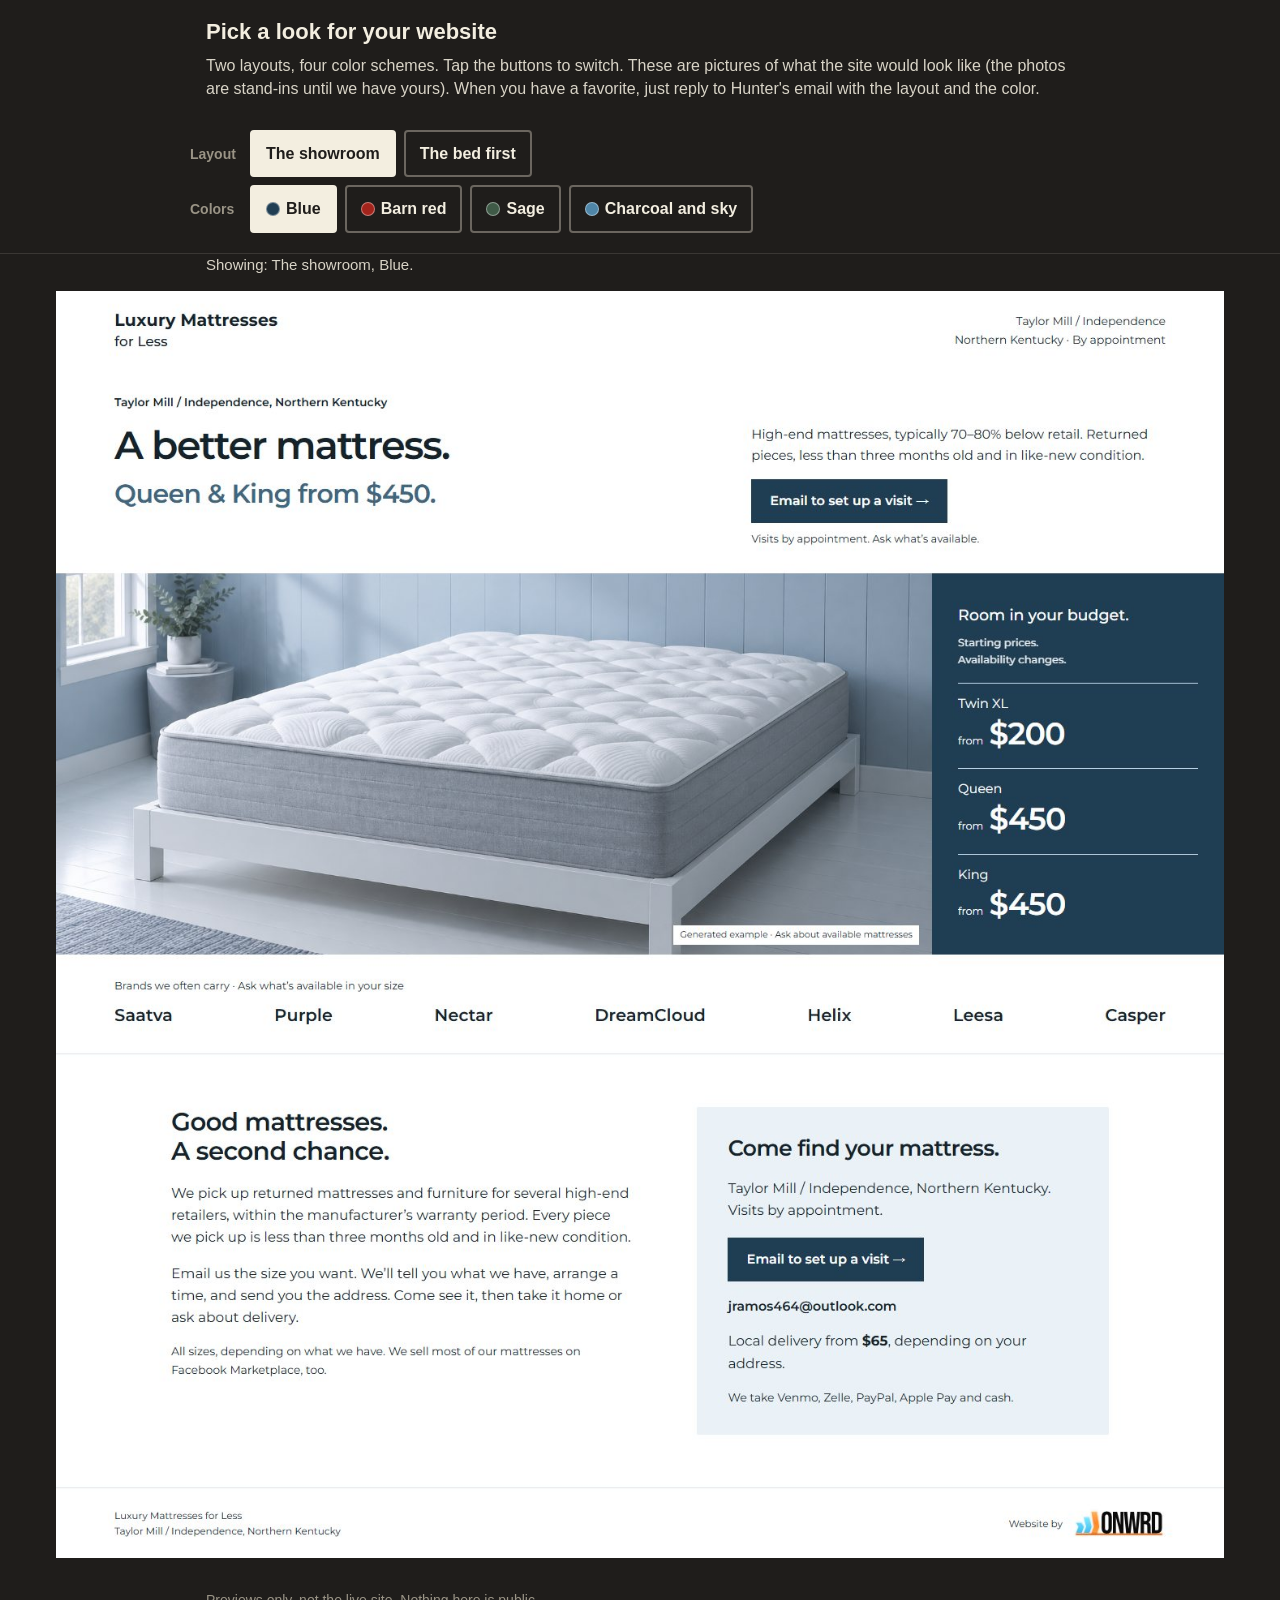
==== pick/index.html @ 57e25f5f "Add /pick/: two layouts in four color schemes for Dad to choose from (pictures only, noindex) Co-Aut" ====
<!doctype html>
<html lang="en">
<head>
<meta charset="utf-8">
<meta name="viewport" content="width=device-width, initial-scale=1">
<meta name="robots" content="noindex, nofollow">
<title>Pick a look for the website</title>
<style>
*{box-sizing:border-box}
body{margin:0;background:#1F1D1B;color:#F3EEE0;font-family:-apple-system,"Segoe UI",Helvetica,Arial,sans-serif;font-size:18px;line-height:1.45}
.top{padding:16px 16px 10px;max-width:900px;margin:0 auto}
h1{font-size:22px;margin:0 0 6px}
.top p{margin:0 0 12px;color:#D9D4C7;font-size:16px}
.bar{position:sticky;top:0;background:#1F1D1B;padding:8px 16px 12px;border-bottom:1px solid #3a3734;z-index:2}
.group{max-width:900px;margin:0 auto 8px;display:flex;align-items:center;gap:8px;flex-wrap:wrap}
.group b{font-size:14px;color:#9A9486;min-width:52px}
button{font:inherit;font-size:16px;font-weight:600;padding:10px 14px;border:2px solid #6b665f;background:transparent;color:#F3EEE0;border-radius:4px;cursor:pointer;min-height:44px}
button[aria-pressed="true"]{background:#F3EEE0;color:#1F1D1B;border-color:#F3EEE0}
.sw{display:inline-block;width:14px;height:14px;border-radius:50%;vertical-align:-2px;margin-right:6px;border:1px solid rgba(255,255,255,.4)}
.frame{max-width:1200px;margin:0 auto;padding:16px}
.frame img{display:block;width:100%;height:auto;background:#fff}
.now{max-width:900px;margin:0 auto;padding:0 16px;color:#D9D4C7;font-size:15px}
.foot{max-width:900px;margin:0 auto;padding:16px;color:#9A9486;font-size:14px}
</style>
</head>
<body>
<div class="top">
  <h1>Pick a look for your website</h1>
  <p>Two layouts, four color schemes. Tap the buttons to switch. These are pictures of what the site would look like (the photos are stand-ins until we have yours). When you have a favorite, just reply to Hunter's email with the layout and the color.</p>
</div>
<div class="bar">
  <div class="group" id="styles"><b>Layout</b>
    <button data-style="showroom" aria-pressed="true">The showroom</button>
    <button data-style="bedfirst" aria-pressed="false">The bed first</button>
  </div>
  <div class="group" id="colors"><b>Colors</b>
    <button data-color="blue" aria-pressed="true"><span class="sw" style="background:#203e53"></span>Blue</button>
    <button data-color="red" aria-pressed="false"><span class="sw" style="background:#A3241C"></span>Barn red</button>
    <button data-color="sage" aria-pressed="false"><span class="sw" style="background:#3F5A47"></span>Sage</button>
    <button data-color="sky" aria-pressed="false"><span class="sw" style="background:#4F86A8"></span>Charcoal and sky</button>
  </div>
</div>
<p class="now" id="now"></p>
<div class="frame"><img id="pic" alt="Preview of the website"></div>
<p class="foot">Previews only, not the live site. Nothing here is public.</p>
<script>
(function(){
  var style='showroom', color='blue';
  var names={showroom:'The showroom',bedfirst:'The bed first',blue:'Blue',red:'Barn red',sage:'Sage',sky:'Charcoal and sky'};
  var pic=document.getElementById('pic'), now=document.getElementById('now');
  function size(){ return window.innerWidth<700?'phone':'desktop'; }
  function show(){
    pic.src='img/'+style+'-'+color+'-'+size()+'.jpg';
    now.textContent='Showing: '+names[style]+', '+names[color]+'.';
    document.querySelectorAll('[data-style]').forEach(function(b){b.setAttribute('aria-pressed', b.dataset.style===style);});
    document.querySelectorAll('[data-color]').forEach(function(b){b.setAttribute('aria-pressed', b.dataset.color===color);});
  }
  document.getElementById('styles').addEventListener('click',function(e){var b=e.target.closest('button'); if(!b) return; style=b.dataset.style; show(); window.scrollTo({top:0});});
  document.getElementById('colors').addEventListener('click',function(e){var b=e.target.closest('button'); if(!b) return; color=b.dataset.color; show();});
  var last=size(); window.addEventListener('resize',function(){ if(size()!==last){ last=size(); show(); } });
  // warm the cache so switching is instant
  ['showroom','bedfirst'].forEach(function(s){['blue','red','sage','sky'].forEach(function(c){ var i=new Image(); i.src='img/'+s+'-'+c+'-'+size()+'.jpg'; });});
  show();
})();
</script>
</body>
</html>
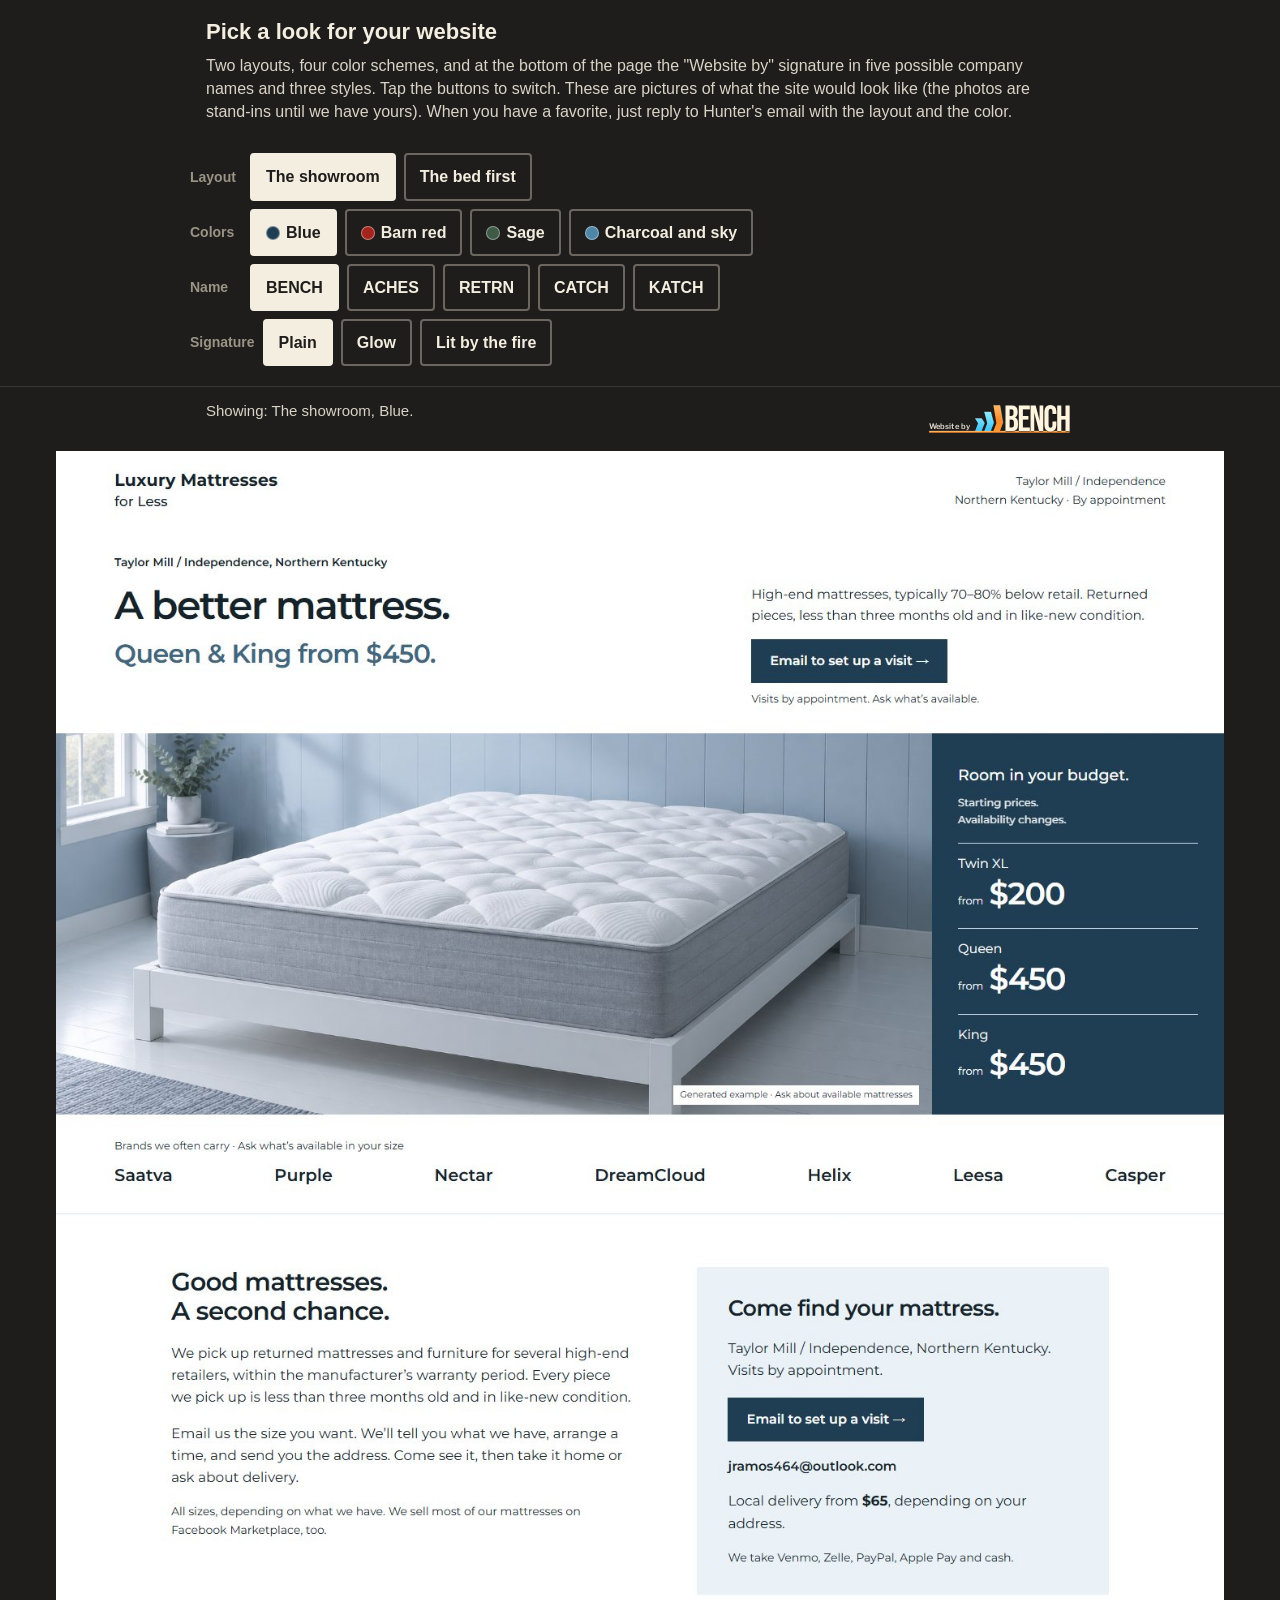
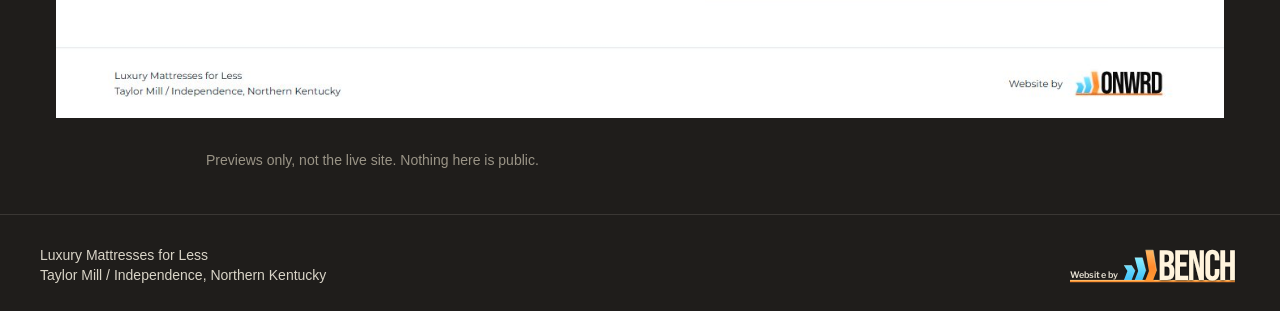
==== commit f3fc04c6: "Picker: name and signature rows (five names, three styles) with the Website-by tag at the top and in" ====
--- a/pick/index.html
+++ b/pick/index.html
@@ -22,11 +22,27 @@
 .now{max-width:900px;margin:0 auto;padding:0 16px;color:#D9D4C7;font-size:15px}
 .foot{max-width:900px;margin:0 auto;padding:16px;color:#9A9486;font-size:14px}
 </style>
+
+<style id="sig-css">
+@font-face{font-family:"Libre Franklin";src:url("fonts/libre-franklin-latin.woff2") format("woff2");font-weight:400 800;font-display:swap}
+.site-foot{margin-top:28px;border-top:1px solid #3a3734;padding:22px 16px 26px}
+.site-foot .in{max-width:1200px;margin:0 auto;display:flex;align-items:flex-end;justify-content:space-between;gap:20px;flex-wrap:wrap}
+.site-foot .who{color:#D9D4C7;font-size:14px;line-height:1.45;max-width:22em;margin:0}
+.sig-tag{display:flex;justify-content:flex-end;align-items:flex-end;min-height:48px}
+.sig-tag [data-tag]{display:none}
+.sig-tag [data-tag].on{display:block}
+.sig-img{display:block;width:176px;height:auto}
+.sig-tag img.sig-img{width:202px;margin:-10px -12px -8px 0}
+.now-row{max-width:900px;margin:0 auto;padding:0 16px;display:flex;align-items:center;justify-content:space-between;gap:16px;flex-wrap:wrap}
+.now-row .now{padding:0;margin:0}
+.sig-top .sig-img{width:150px}.sig-top img.sig-img{width:172px;margin:-8px -10px -6px 0}
+@media (max-width:699px){.site-foot .in{flex-direction:column;align-items:flex-start}.sig-tag{justify-content:flex-start}}
+</style>
 </head>
 <body>
 <div class="top">
   <h1>Pick a look for your website</h1>
-  <p>Two layouts, four color schemes. Tap the buttons to switch. These are pictures of what the site would look like (the photos are stand-ins until we have yours). When you have a favorite, just reply to Hunter's email with the layout and the color.</p>
+  <p>Two layouts, four color schemes, and at the bottom of the page the "Website by" signature in five possible company names and three styles. Tap the buttons to switch. These are pictures of what the site would look like (the photos are stand-ins until we have yours). When you have a favorite, just reply to Hunter's email with the layout and the color.</p>
 </div>
 <div class="bar">
   <div class="group" id="styles"><b>Layout</b>
@@ -39,8 +55,118 @@
     <button data-color="sage" aria-pressed="false"><span class="sw" style="background:#3F5A47"></span>Sage</button>
     <button data-color="sky" aria-pressed="false"><span class="sw" style="background:#4F86A8"></span>Charcoal and sky</button>
   </div>
+<!-- signature rows: start -->
+  <div class="group" id="names"><b>Name</b>
+    <button data-name="bench" aria-pressed="true">BENCH</button>
+    <button data-name="aches" aria-pressed="false">ACHES</button>
+    <button data-name="retrn" aria-pressed="false">RETRN</button>
+    <button data-name="catch" aria-pressed="false">CATCH</button>
+    <button data-name="katch" aria-pressed="false">KATCH</button>
+  </div>
+  <div class="group" id="sigs"><b>Signature</b>
+    <button data-sig="a" aria-pressed="true">Plain</button>
+    <button data-sig="b" aria-pressed="false">Glow</button>
+    <button data-sig="lit" aria-pressed="false">Lit by the fire</button>
+  </div>
+<!-- signature rows: end -->
 </div>
-<p class="now" id="now"></p>
+<div class="now-row"><p class="now" id="now"></p><div class="sig-tag sig-top" id="sig-top" aria-hidden="true">
+<div data-tag="bench-a" class="on"><svg class="sig-img" xmlns="http://www.w3.org/2000/svg" viewBox="0 0 410.96 108" width="410.96" height="108"><defs><linearGradient id="t-benchaa-ground" gradientUnits="userSpaceOnUse" x1="0" y1="101" x2="0" y2="26"><stop offset="0" stop-color="#c2410c"/><stop offset=".12" stop-color="#ff9a36"/><stop offset=".55" stop-color="#ff8a2b"/><stop offset="1" stop-color="#ffb25c"/></linearGradient>
+<linearGradient id="t-benchaa-ice" gradientUnits="userSpaceOnUse" x1="0" y1="96" x2="0" y2="43.95"><stop offset="0" stop-color="#38bdf8"/><stop offset="1" stop-color="#82e9ff"/></linearGradient>
+<clipPath id="t-benchaa-clip"><rect x="-2000" y="-2000" width="5000" height="2094.5"/></clipPath><filter id="t-benchaa-glow-f" x="-30%" y="-60%" width="160%" height="220%"><feGaussianBlur stdDeviation="3.5" result="b"/><feFlood flood-color="#ff7b21" flood-opacity="0.5"/><feComposite in2="b" operator="in" result="g"/><feMerge><feMergeNode in="g"/><feMergeNode in="SourceGraphic"/></feMerge></filter>
+<filter id="t-benchaa-glow-i" x="-30%" y="-60%" width="160%" height="220%"><feGaussianBlur stdDeviation="3" result="b"/><feFlood flood-color="#38bdf8" flood-opacity="0.4"/><feComposite in2="b" operator="in" result="g"/><feMerge><feMergeNode in="g"/><feMergeNode in="SourceGraphic"/></feMerge></filter>
+<filter id="t-benchaa-shadow" x="-5%" y="-10%" width="110%" height="130%"><feDropShadow dx="0" dy="2" stdDeviation="2" flood-color="#000" flood-opacity=".6"/></filter></defs><text x="14" y="90" font-family="Libre Franklin" font-weight="600" font-size="21" fill="#e6e0d2" letter-spacing=".2">Website by</text><g transform="translate(128,6)"><g clip-path="url(#t-benchaa-clip)"><polygon fill="url(#t-benchaa-ice)" points="12,55.9 29.95,55.9 38.03,68.46 29.95,90 12,90 20.08,68.46"/><polygon fill="url(#t-benchaa-ice)" points="37.13,37.95 55.08,37.95 63.15,68.46 55.08,90 37.13,90 45.21,68.46"/><polyline fill="none" stroke="#c8faff" stroke-width="1" stroke-linejoin="round" points="12,55.9 29.95,55.9 38.03,68.46"/><polyline fill="none" stroke="#c8faff" stroke-width="1" stroke-linejoin="round" points="37.13,37.95 55.08,37.95 63.15,68.46"/></g>
+<g><path fill="url(#t-benchaa-ground)" d="M12,90 H270.96 V95 H12 Z M59.76,90 Q62.26,90 62.26,87.5 V90 Z M82.71,90 Q80.21,90 80.21,87.5 V90 Z M-114,90 H12 V95 H-114 Z"/><polygon fill="url(#t-benchaa-ground)" points="62.26,20 80.21,20 88.28,68.46 80.21,90 62.26,90 70.33,68.46"/><path fill="none" stroke="#fff2bf" stroke-width="1" d="M-114,90.5 H59.76 M82.71,90.5 H270.96"/><polyline fill="none" stroke="#fff2bf" stroke-width="1" stroke-linejoin="round" points="62.26,20 80.21,20 88.28,68.46"/></g><path fill="#fff4dd" filter="url(#t-benchaa-shadow)" d="M95.46 90L95.46 20L112.06 20Q120.56 20 124.46 23.95Q128.36 27.9 128.36 36.1L128.36 36.1L128.36 38.9Q128.36 44.3 126.61 47.7Q124.86 51.1 121.26 52.6L121.26 52.6L121.26 52.8Q129.46 55.6 129.46 67.4L129.46 67.4L129.46 73.4Q129.46 81.5 125.21 85.75Q120.96 90 112.76 90L112.76 90L95.46 90M106.46 48.5L110.76 48.5Q114.06 48.5 115.71 46.8Q117.36 45.1 117.36 41.1L117.36 41.1L117.36 37.2Q117.36 33.4 116.01 31.7Q114.66 30 111.76 30L111.76 30L106.46 30L106.46 48.5M106.46 80L112.76 80Q115.66 80 117.06 78.45Q118.46 76.9 118.46 73.1L118.46 73.1L118.46 67Q118.46 62.2 116.81 60.35Q115.16 58.5 111.36 58.5L111.36 58.5L106.46 58.5L106.46 80M131.86 90L131.86 20L161.86 20L161.86 30L142.86 30L142.86 48.5L157.96 48.5L157.96 58.5L142.86 58.5L142.86 80L161.86 80L161.86 90L131.86 90M164.16 90L164.16 20L177.96 20L188.66 61.9L188.86 61.9L188.86 20L198.66 20L198.66 90L187.36 90L174.16 38.9L173.96 38.9L173.96 90L164.16 90M218.36 91Q210.46 91 206.31 86.5Q202.16 82 202.16 73.8L202.16 73.8L202.16 36.2Q202.16 28 206.31 23.5Q210.46 19 218.36 19L218.36 19Q226.26 19 230.41 23.5Q234.56 28 234.56 36.2L234.56 36.2L234.56 43.6L224.16 43.6L224.16 35.5Q224.16 29 218.66 29L218.66 29Q213.16 29 213.16 35.5L213.16 35.5L213.16 74.6Q213.16 81 218.66 81L218.66 81Q224.16 81 224.16 74.6L224.16 74.6L224.16 63.9L234.56 63.9L234.56 73.8Q234.56 82 230.41 86.5Q226.26 91 218.36 91L218.36 91M237.16 90L237.16 20L248.16 20L248.16 48.5L259.96 48.5L259.96 20L270.96 20L270.96 90L259.96 90L259.96 58.5L248.16 58.5L248.16 90L237.16 90"/></g></svg></div>
+<div data-tag="bench-b"><svg class="sig-img" xmlns="http://www.w3.org/2000/svg" viewBox="0 0 410.96 124" width="410.96" height="124"><defs><linearGradient id="t-benchbb-ground" gradientUnits="userSpaceOnUse" x1="0" y1="109" x2="0" y2="34"><stop offset="0" stop-color="#c2410c"/><stop offset=".12" stop-color="#ff9a36"/><stop offset=".55" stop-color="#ff8a2b"/><stop offset="1" stop-color="#ffb25c"/></linearGradient>
+<linearGradient id="t-benchbb-ice" gradientUnits="userSpaceOnUse" x1="0" y1="104" x2="0" y2="51.95"><stop offset="0" stop-color="#38bdf8"/><stop offset="1" stop-color="#82e9ff"/></linearGradient>
+<clipPath id="t-benchbb-clip"><rect x="-2000" y="-2000" width="5000" height="2102.5"/></clipPath><filter id="t-benchbb-glow-f" x="-30%" y="-60%" width="160%" height="220%"><feGaussianBlur stdDeviation="6.3" result="b"/><feFlood flood-color="#ff7b21" flood-opacity="0.9"/><feComposite in2="b" operator="in" result="g"/><feMerge><feMergeNode in="g"/><feMergeNode in="SourceGraphic"/></feMerge></filter>
+<filter id="t-benchbb-glow-i" x="-30%" y="-60%" width="160%" height="220%"><feGaussianBlur stdDeviation="5.4" result="b"/><feFlood flood-color="#38bdf8" flood-opacity="0.7200000000000001"/><feComposite in2="b" operator="in" result="g"/><feMerge><feMergeNode in="g"/><feMergeNode in="SourceGraphic"/></feMerge></filter>
+<filter id="t-benchbb-shadow" x="-5%" y="-10%" width="110%" height="130%"><feDropShadow dx="0" dy="2" stdDeviation="2" flood-color="#000" flood-opacity=".6"/></filter>
+<radialGradient id="t-benchbb-halo"><stop offset="0" stop-color="#ff8a2b" stop-opacity="0.2"/><stop offset=".5" stop-color="#38bdf8" stop-opacity="0.07"/><stop offset="1" stop-color="#38bdf8" stop-opacity="0"/></radialGradient>
+<linearGradient id="t-benchbb-railglow" x1="0" x2="1"><stop offset="0" stop-color="#ff7b21" stop-opacity="0"/><stop offset=".35" stop-color="#ff7b21" stop-opacity=".55"/><stop offset="1" stop-color="#ff7b21" stop-opacity=".55"/></linearGradient>
+<filter id="t-benchbb-soft" x="-20%" y="-200%" width="140%" height="500%"><feGaussianBlur stdDeviation="4"/></filter></defs>
+<ellipse cx="200" cy="76" rx="195.48" ry="44" fill="url(#t-benchbb-halo)"/>
+<rect x="14" y="106" width="384.96" height="3" fill="url(#t-benchbb-railglow)" filter="url(#t-benchbb-soft)"/>
+<text x="14" y="98" font-family="Libre Franklin" font-weight="600" font-size="21" fill="#e6e0d2" letter-spacing=".2">Website by</text><g transform="translate(128,14)"><g filter="url(#t-benchbb-glow-i)" clip-path="url(#t-benchbb-clip)"><polygon fill="url(#t-benchbb-ice)" points="12,55.9 29.95,55.9 38.03,68.46 29.95,90 12,90 20.08,68.46"/><polygon fill="url(#t-benchbb-ice)" points="37.13,37.95 55.08,37.95 63.15,68.46 55.08,90 37.13,90 45.21,68.46"/><polyline fill="none" stroke="#c8faff" stroke-width="1" stroke-linejoin="round" points="12,55.9 29.95,55.9 38.03,68.46"/><polyline fill="none" stroke="#c8faff" stroke-width="1" stroke-linejoin="round" points="37.13,37.95 55.08,37.95 63.15,68.46"/></g>
+<g filter="url(#t-benchbb-glow-f)"><path fill="url(#t-benchbb-ground)" d="M12,90 H270.96 V95 H12 Z M59.76,90 Q62.26,90 62.26,87.5 V90 Z M82.71,90 Q80.21,90 80.21,87.5 V90 Z M-114,90 H12 V95 H-114 Z"/><polygon fill="url(#t-benchbb-ground)" points="62.26,20 80.21,20 88.28,68.46 80.21,90 62.26,90 70.33,68.46"/><path fill="none" stroke="#fff2bf" stroke-width="1" d="M-114,90.5 H59.76 M82.71,90.5 H270.96"/><polyline fill="none" stroke="#fff2bf" stroke-width="1" stroke-linejoin="round" points="62.26,20 80.21,20 88.28,68.46"/></g><path fill="#fff4dd" filter="url(#t-benchbb-shadow)" d="M95.46 90L95.46 20L112.06 20Q120.56 20 124.46 23.95Q128.36 27.9 128.36 36.1L128.36 36.1L128.36 38.9Q128.36 44.3 126.61 47.7Q124.86 51.1 121.26 52.6L121.26 52.6L121.26 52.8Q129.46 55.6 129.46 67.4L129.46 67.4L129.46 73.4Q129.46 81.5 125.21 85.75Q120.96 90 112.76 90L112.76 90L95.46 90M106.46 48.5L110.76 48.5Q114.06 48.5 115.71 46.8Q117.36 45.1 117.36 41.1L117.36 41.1L117.36 37.2Q117.36 33.4 116.01 31.7Q114.66 30 111.76 30L111.76 30L106.46 30L106.46 48.5M106.46 80L112.76 80Q115.66 80 117.06 78.45Q118.46 76.9 118.46 73.1L118.46 73.1L118.46 67Q118.46 62.2 116.81 60.35Q115.16 58.5 111.36 58.5L111.36 58.5L106.46 58.5L106.46 80M131.86 90L131.86 20L161.86 20L161.86 30L142.86 30L142.86 48.5L157.96 48.5L157.96 58.5L142.86 58.5L142.86 80L161.86 80L161.86 90L131.86 90M164.16 90L164.16 20L177.96 20L188.66 61.9L188.86 61.9L188.86 20L198.66 20L198.66 90L187.36 90L174.16 38.9L173.96 38.9L173.96 90L164.16 90M218.36 91Q210.46 91 206.31 86.5Q202.16 82 202.16 73.8L202.16 73.8L202.16 36.2Q202.16 28 206.31 23.5Q210.46 19 218.36 19L218.36 19Q226.26 19 230.41 23.5Q234.56 28 234.56 36.2L234.56 36.2L234.56 43.6L224.16 43.6L224.16 35.5Q224.16 29 218.66 29L218.66 29Q213.16 29 213.16 35.5L213.16 35.5L213.16 74.6Q213.16 81 218.66 81L218.66 81Q224.16 81 224.16 74.6L224.16 74.6L224.16 63.9L234.56 63.9L234.56 73.8Q234.56 82 230.41 86.5Q226.26 91 218.36 91L218.36 91M237.16 90L237.16 20L248.16 20L248.16 48.5L259.96 48.5L259.96 20L270.96 20L270.96 90L259.96 90L259.96 58.5L248.16 58.5L248.16 90L237.16 90"/></g></svg></div>
+<div data-tag="bench-lit"><img class="sig-img" src="sig/lit-bench.png" alt="Website by BENCH" width="1410" height="534" loading="lazy"></div>
+<div data-tag="aches-a"><svg class="sig-img" xmlns="http://www.w3.org/2000/svg" viewBox="0 0 409.96 108" width="409.96" height="108"><defs><linearGradient id="t-achesaa-ground" gradientUnits="userSpaceOnUse" x1="0" y1="101" x2="0" y2="26"><stop offset="0" stop-color="#c2410c"/><stop offset=".12" stop-color="#ff9a36"/><stop offset=".55" stop-color="#ff8a2b"/><stop offset="1" stop-color="#ffb25c"/></linearGradient>
+<linearGradient id="t-achesaa-ice" gradientUnits="userSpaceOnUse" x1="0" y1="96" x2="0" y2="43.95"><stop offset="0" stop-color="#38bdf8"/><stop offset="1" stop-color="#82e9ff"/></linearGradient>
+<clipPath id="t-achesaa-clip"><rect x="-2000" y="-2000" width="5000" height="2094.5"/></clipPath><filter id="t-achesaa-glow-f" x="-30%" y="-60%" width="160%" height="220%"><feGaussianBlur stdDeviation="3.5" result="b"/><feFlood flood-color="#ff7b21" flood-opacity="0.5"/><feComposite in2="b" operator="in" result="g"/><feMerge><feMergeNode in="g"/><feMergeNode in="SourceGraphic"/></feMerge></filter>
+<filter id="t-achesaa-glow-i" x="-30%" y="-60%" width="160%" height="220%"><feGaussianBlur stdDeviation="3" result="b"/><feFlood flood-color="#38bdf8" flood-opacity="0.4"/><feComposite in2="b" operator="in" result="g"/><feMerge><feMergeNode in="g"/><feMergeNode in="SourceGraphic"/></feMerge></filter>
+<filter id="t-achesaa-shadow" x="-5%" y="-10%" width="110%" height="130%"><feDropShadow dx="0" dy="2" stdDeviation="2" flood-color="#000" flood-opacity=".6"/></filter></defs><text x="14" y="90" font-family="Libre Franklin" font-weight="600" font-size="21" fill="#e6e0d2" letter-spacing=".2">Website by</text><g transform="translate(128,6)"><g clip-path="url(#t-achesaa-clip)"><polygon fill="url(#t-achesaa-ice)" points="12,55.9 29.95,55.9 38.03,68.46 29.95,90 12,90 20.08,68.46"/><polygon fill="url(#t-achesaa-ice)" points="37.13,37.95 55.08,37.95 63.15,68.46 55.08,90 37.13,90 45.21,68.46"/><polyline fill="none" stroke="#c8faff" stroke-width="1" stroke-linejoin="round" points="12,55.9 29.95,55.9 38.03,68.46"/><polyline fill="none" stroke="#c8faff" stroke-width="1" stroke-linejoin="round" points="37.13,37.95 55.08,37.95 63.15,68.46"/></g>
+<g><path fill="url(#t-achesaa-ground)" d="M12,90 H269.96 V95 H12 Z M59.76,90 Q62.26,90 62.26,87.5 V90 Z M82.71,90 Q80.21,90 80.21,87.5 V90 Z M-114,90 H12 V95 H-114 Z"/><polygon fill="url(#t-achesaa-ground)" points="62.26,20 80.21,20 88.28,68.46 80.21,90 62.26,90 70.33,68.46"/><path fill="none" stroke="#fff2bf" stroke-width="1" d="M-114,90.5 H59.76 M82.71,90.5 H269.96"/><polyline fill="none" stroke="#fff2bf" stroke-width="1" stroke-linejoin="round" points="62.26,20 80.21,20 88.28,68.46"/></g><path fill="#fff4dd" filter="url(#t-achesaa-shadow)" d="M95.46 90L106.86 20L121.76 20L133.16 90L122.16 90L120.16 76.1L120.16 76.3L107.66 76.3L105.66 90L95.46 90M108.96 66.8L118.86 66.8L113.96 32.2L113.76 32.2L108.96 66.8M149.76 91Q141.86 91 137.71 86.5Q133.56 82 133.56 73.8L133.56 73.8L133.56 36.2Q133.56 28 137.71 23.5Q141.86 19 149.76 19L149.76 19Q157.66 19 161.81 23.5Q165.96 28 165.96 36.2L165.96 36.2L165.96 43.6L155.56 43.6L155.56 35.5Q155.56 29 150.06 29L150.06 29Q144.56 29 144.56 35.5L144.56 35.5L144.56 74.6Q144.56 81 150.06 81L150.06 81Q155.56 81 155.56 74.6L155.56 74.6L155.56 63.9L165.96 63.9L165.96 73.8Q165.96 82 161.81 86.5Q157.66 91 149.76 91L149.76 91M168.56 90L168.56 20L179.56 20L179.56 48.5L191.36 48.5L191.36 20L202.36 20L202.36 90L191.36 90L191.36 58.5L179.56 58.5L179.56 90L168.56 90M206.56 90L206.56 20L236.56 20L236.56 30L217.56 30L217.56 48.5L232.66 48.5L232.66 58.5L217.56 58.5L217.56 80L236.56 80L236.56 90L206.56 90M253.36 91Q245.36 91 241.26 86.45Q237.16 81.9 237.16 73.4L237.16 73.4L237.16 69.4L247.56 69.4L247.56 74.2Q247.56 81 253.26 81L253.26 81Q256.06 81 257.51 79.35Q258.96 77.7 258.96 74L258.96 74Q258.96 69.6 256.96 66.25Q254.96 62.9 249.56 58.2L249.56 58.2Q242.76 52.2 240.06 47.35Q237.36 42.5 237.36 36.4L237.36 36.4Q237.36 28.1 241.56 23.55Q245.76 19 253.76 19L253.76 19Q261.66 19 265.71 23.55Q269.76 28.1 269.76 36.6L269.76 36.6L269.76 39.5L259.36 39.5L259.36 35.9Q259.36 32.3 257.96 30.65Q256.56 29 253.86 29L253.86 29Q248.36 29 248.36 35.7L248.36 35.7Q248.36 39.5 250.41 42.8Q252.46 46.1 257.86 50.8L257.86 50.8Q264.76 56.8 267.36 61.7Q269.96 66.6 269.96 73.2L269.96 73.2Q269.96 81.8 265.71 86.4Q261.46 91 253.36 91L253.36 91"/></g></svg></div>
+<div data-tag="aches-b"><svg class="sig-img" xmlns="http://www.w3.org/2000/svg" viewBox="0 0 409.96 124" width="409.96" height="124"><defs><linearGradient id="t-achesbb-ground" gradientUnits="userSpaceOnUse" x1="0" y1="109" x2="0" y2="34"><stop offset="0" stop-color="#c2410c"/><stop offset=".12" stop-color="#ff9a36"/><stop offset=".55" stop-color="#ff8a2b"/><stop offset="1" stop-color="#ffb25c"/></linearGradient>
+<linearGradient id="t-achesbb-ice" gradientUnits="userSpaceOnUse" x1="0" y1="104" x2="0" y2="51.95"><stop offset="0" stop-color="#38bdf8"/><stop offset="1" stop-color="#82e9ff"/></linearGradient>
+<clipPath id="t-achesbb-clip"><rect x="-2000" y="-2000" width="5000" height="2102.5"/></clipPath><filter id="t-achesbb-glow-f" x="-30%" y="-60%" width="160%" height="220%"><feGaussianBlur stdDeviation="6.3" result="b"/><feFlood flood-color="#ff7b21" flood-opacity="0.9"/><feComposite in2="b" operator="in" result="g"/><feMerge><feMergeNode in="g"/><feMergeNode in="SourceGraphic"/></feMerge></filter>
+<filter id="t-achesbb-glow-i" x="-30%" y="-60%" width="160%" height="220%"><feGaussianBlur stdDeviation="5.4" result="b"/><feFlood flood-color="#38bdf8" flood-opacity="0.7200000000000001"/><feComposite in2="b" operator="in" result="g"/><feMerge><feMergeNode in="g"/><feMergeNode in="SourceGraphic"/></feMerge></filter>
+<filter id="t-achesbb-shadow" x="-5%" y="-10%" width="110%" height="130%"><feDropShadow dx="0" dy="2" stdDeviation="2" flood-color="#000" flood-opacity=".6"/></filter>
+<radialGradient id="t-achesbb-halo"><stop offset="0" stop-color="#ff8a2b" stop-opacity="0.2"/><stop offset=".5" stop-color="#38bdf8" stop-opacity="0.07"/><stop offset="1" stop-color="#38bdf8" stop-opacity="0"/></radialGradient>
+<linearGradient id="t-achesbb-railglow" x1="0" x2="1"><stop offset="0" stop-color="#ff7b21" stop-opacity="0"/><stop offset=".35" stop-color="#ff7b21" stop-opacity=".55"/><stop offset="1" stop-color="#ff7b21" stop-opacity=".55"/></linearGradient>
+<filter id="t-achesbb-soft" x="-20%" y="-200%" width="140%" height="500%"><feGaussianBlur stdDeviation="4"/></filter></defs>
+<ellipse cx="200" cy="76" rx="194.98" ry="44" fill="url(#t-achesbb-halo)"/>
+<rect x="14" y="106" width="383.96" height="3" fill="url(#t-achesbb-railglow)" filter="url(#t-achesbb-soft)"/>
+<text x="14" y="98" font-family="Libre Franklin" font-weight="600" font-size="21" fill="#e6e0d2" letter-spacing=".2">Website by</text><g transform="translate(128,14)"><g filter="url(#t-achesbb-glow-i)" clip-path="url(#t-achesbb-clip)"><polygon fill="url(#t-achesbb-ice)" points="12,55.9 29.95,55.9 38.03,68.46 29.95,90 12,90 20.08,68.46"/><polygon fill="url(#t-achesbb-ice)" points="37.13,37.95 55.08,37.95 63.15,68.46 55.08,90 37.13,90 45.21,68.46"/><polyline fill="none" stroke="#c8faff" stroke-width="1" stroke-linejoin="round" points="12,55.9 29.95,55.9 38.03,68.46"/><polyline fill="none" stroke="#c8faff" stroke-width="1" stroke-linejoin="round" points="37.13,37.95 55.08,37.95 63.15,68.46"/></g>
+<g filter="url(#t-achesbb-glow-f)"><path fill="url(#t-achesbb-ground)" d="M12,90 H269.96 V95 H12 Z M59.76,90 Q62.26,90 62.26,87.5 V90 Z M82.71,90 Q80.21,90 80.21,87.5 V90 Z M-114,90 H12 V95 H-114 Z"/><polygon fill="url(#t-achesbb-ground)" points="62.26,20 80.21,20 88.28,68.46 80.21,90 62.26,90 70.33,68.46"/><path fill="none" stroke="#fff2bf" stroke-width="1" d="M-114,90.5 H59.76 M82.71,90.5 H269.96"/><polyline fill="none" stroke="#fff2bf" stroke-width="1" stroke-linejoin="round" points="62.26,20 80.21,20 88.28,68.46"/></g><path fill="#fff4dd" filter="url(#t-achesbb-shadow)" d="M95.46 90L106.86 20L121.76 20L133.16 90L122.16 90L120.16 76.1L120.16 76.3L107.66 76.3L105.66 90L95.46 90M108.96 66.8L118.86 66.8L113.96 32.2L113.76 32.2L108.96 66.8M149.76 91Q141.86 91 137.71 86.5Q133.56 82 133.56 73.8L133.56 73.8L133.56 36.2Q133.56 28 137.71 23.5Q141.86 19 149.76 19L149.76 19Q157.66 19 161.81 23.5Q165.96 28 165.96 36.2L165.96 36.2L165.96 43.6L155.56 43.6L155.56 35.5Q155.56 29 150.06 29L150.06 29Q144.56 29 144.56 35.5L144.56 35.5L144.56 74.6Q144.56 81 150.06 81L150.06 81Q155.56 81 155.56 74.6L155.56 74.6L155.56 63.9L165.96 63.9L165.96 73.8Q165.96 82 161.81 86.5Q157.66 91 149.76 91L149.76 91M168.56 90L168.56 20L179.56 20L179.56 48.5L191.36 48.5L191.36 20L202.36 20L202.36 90L191.36 90L191.36 58.5L179.56 58.5L179.56 90L168.56 90M206.56 90L206.56 20L236.56 20L236.56 30L217.56 30L217.56 48.5L232.66 48.5L232.66 58.5L217.56 58.5L217.56 80L236.56 80L236.56 90L206.56 90M253.36 91Q245.36 91 241.26 86.45Q237.16 81.9 237.16 73.4L237.16 73.4L237.16 69.4L247.56 69.4L247.56 74.2Q247.56 81 253.26 81L253.26 81Q256.06 81 257.51 79.35Q258.96 77.7 258.96 74L258.96 74Q258.96 69.6 256.96 66.25Q254.96 62.9 249.56 58.2L249.56 58.2Q242.76 52.2 240.06 47.35Q237.36 42.5 237.36 36.4L237.36 36.4Q237.36 28.1 241.56 23.55Q245.76 19 253.76 19L253.76 19Q261.66 19 265.71 23.55Q269.76 28.1 269.76 36.6L269.76 36.6L269.76 39.5L259.36 39.5L259.36 35.9Q259.36 32.3 257.96 30.65Q256.56 29 253.86 29L253.86 29Q248.36 29 248.36 35.7L248.36 35.7Q248.36 39.5 250.41 42.8Q252.46 46.1 257.86 50.8L257.86 50.8Q264.76 56.8 267.36 61.7Q269.96 66.6 269.96 73.2L269.96 73.2Q269.96 81.8 265.71 86.4Q261.46 91 253.36 91L253.36 91"/></g></svg></div>
+<div data-tag="aches-lit"><img class="sig-img" src="sig/lit-aches.png" alt="Website by ACHES" width="1410" height="534" loading="lazy"></div>
+<div data-tag="retrn-a"><svg class="sig-img" xmlns="http://www.w3.org/2000/svg" viewBox="0 0 407.26 108" width="407.26" height="108"><defs><linearGradient id="t-retrnaa-ground" gradientUnits="userSpaceOnUse" x1="0" y1="101" x2="0" y2="26"><stop offset="0" stop-color="#c2410c"/><stop offset=".12" stop-color="#ff9a36"/><stop offset=".55" stop-color="#ff8a2b"/><stop offset="1" stop-color="#ffb25c"/></linearGradient>
+<linearGradient id="t-retrnaa-ice" gradientUnits="userSpaceOnUse" x1="0" y1="96" x2="0" y2="43.95"><stop offset="0" stop-color="#38bdf8"/><stop offset="1" stop-color="#82e9ff"/></linearGradient>
+<clipPath id="t-retrnaa-clip"><rect x="-2000" y="-2000" width="5000" height="2094.5"/></clipPath><filter id="t-retrnaa-glow-f" x="-30%" y="-60%" width="160%" height="220%"><feGaussianBlur stdDeviation="3.5" result="b"/><feFlood flood-color="#ff7b21" flood-opacity="0.5"/><feComposite in2="b" operator="in" result="g"/><feMerge><feMergeNode in="g"/><feMergeNode in="SourceGraphic"/></feMerge></filter>
+<filter id="t-retrnaa-glow-i" x="-30%" y="-60%" width="160%" height="220%"><feGaussianBlur stdDeviation="3" result="b"/><feFlood flood-color="#38bdf8" flood-opacity="0.4"/><feComposite in2="b" operator="in" result="g"/><feMerge><feMergeNode in="g"/><feMergeNode in="SourceGraphic"/></feMerge></filter>
+<filter id="t-retrnaa-shadow" x="-5%" y="-10%" width="110%" height="130%"><feDropShadow dx="0" dy="2" stdDeviation="2" flood-color="#000" flood-opacity=".6"/></filter></defs><text x="14" y="90" font-family="Libre Franklin" font-weight="600" font-size="21" fill="#e6e0d2" letter-spacing=".2">Website by</text><g transform="translate(128,6)"><g clip-path="url(#t-retrnaa-clip)"><polygon fill="url(#t-retrnaa-ice)" points="12,55.9 29.95,55.9 38.03,68.46 29.95,90 12,90 20.08,68.46"/><polygon fill="url(#t-retrnaa-ice)" points="37.13,37.95 55.08,37.95 63.15,68.46 55.08,90 37.13,90 45.21,68.46"/><polyline fill="none" stroke="#c8faff" stroke-width="1" stroke-linejoin="round" points="12,55.9 29.95,55.9 38.03,68.46"/><polyline fill="none" stroke="#c8faff" stroke-width="1" stroke-linejoin="round" points="37.13,37.95 55.08,37.95 63.15,68.46"/></g>
+<g><path fill="url(#t-retrnaa-ground)" d="M12,90 H267.26 V95 H12 Z M59.76,90 Q62.26,90 62.26,87.5 V90 Z M82.71,90 Q80.21,90 80.21,87.5 V90 Z M-114,90 H12 V95 H-114 Z"/><polygon fill="url(#t-retrnaa-ground)" points="62.26,20 80.21,20 88.28,68.46 80.21,90 62.26,90 70.33,68.46"/><path fill="none" stroke="#fff2bf" stroke-width="1" d="M-114,90.5 H59.76 M82.71,90.5 H267.26"/><polyline fill="none" stroke="#fff2bf" stroke-width="1" stroke-linejoin="round" points="62.26,20 80.21,20 88.28,68.46"/></g><path fill="#fff4dd" filter="url(#t-retrnaa-shadow)" d="M95.46 90L95.46 20L111.76 20Q120.26 20 124.16 23.95Q128.06 27.9 128.06 36.1L128.06 36.1L128.06 40.4Q128.06 51.3 120.86 54.2L120.86 54.2L120.86 54.4Q124.86 55.6 126.51 59.3Q128.16 63 128.16 69.2L128.16 69.2L128.16 81.5Q128.16 84.5 128.36 86.35Q128.56 88.2 129.36 90L129.36 90L118.16 90Q117.56 88.3 117.36 86.8Q117.16 85.3 117.16 81.4L117.16 81.4L117.16 68.6Q117.16 63.8 115.61 61.9Q114.06 60 110.26 60L110.26 60L106.46 60L106.46 90L95.46 90M106.46 50L110.46 50Q113.76 50 115.41 48.3Q117.06 46.6 117.06 42.6L117.06 42.6L117.06 37.2Q117.06 33.4 115.71 31.7Q114.36 30 111.46 30L111.46 30L106.46 30L106.46 50M131.76 90L131.76 20L161.76 20L161.76 30L142.76 30L142.76 48.5L157.86 48.5L157.86 58.5L142.76 58.5L142.76 80L161.76 80L161.76 90L131.76 90M172.66 90L172.66 30L161.16 30L161.16 20L195.16 20L195.16 30L183.66 30L183.66 90L172.66 90M196.46 90L196.46 20L212.76 20Q221.26 20 225.16 23.95Q229.06 27.9 229.06 36.1L229.06 36.1L229.06 40.4Q229.06 51.3 221.86 54.2L221.86 54.2L221.86 54.4Q225.86 55.6 227.51 59.3Q229.16 63 229.16 69.2L229.16 69.2L229.16 81.5Q229.16 84.5 229.36 86.35Q229.56 88.2 230.36 90L230.36 90L219.16 90Q218.56 88.3 218.36 86.8Q218.16 85.3 218.16 81.4L218.16 81.4L218.16 68.6Q218.16 63.8 216.61 61.9Q215.06 60 211.26 60L211.26 60L207.46 60L207.46 90L196.46 90M207.46 50L211.46 50Q214.76 50 216.41 48.3Q218.06 46.6 218.06 42.6L218.06 42.6L218.06 37.2Q218.06 33.4 216.71 31.7Q215.36 30 212.46 30L212.46 30L207.46 30L207.46 50M232.76 90L232.76 20L246.56 20L257.26 61.9L257.46 61.9L257.46 20L267.26 20L267.26 90L255.96 90L242.76 38.9L242.56 38.9L242.56 90L232.76 90"/></g></svg></div>
+<div data-tag="retrn-b"><svg class="sig-img" xmlns="http://www.w3.org/2000/svg" viewBox="0 0 407.26 124" width="407.26" height="124"><defs><linearGradient id="t-retrnbb-ground" gradientUnits="userSpaceOnUse" x1="0" y1="109" x2="0" y2="34"><stop offset="0" stop-color="#c2410c"/><stop offset=".12" stop-color="#ff9a36"/><stop offset=".55" stop-color="#ff8a2b"/><stop offset="1" stop-color="#ffb25c"/></linearGradient>
+<linearGradient id="t-retrnbb-ice" gradientUnits="userSpaceOnUse" x1="0" y1="104" x2="0" y2="51.95"><stop offset="0" stop-color="#38bdf8"/><stop offset="1" stop-color="#82e9ff"/></linearGradient>
+<clipPath id="t-retrnbb-clip"><rect x="-2000" y="-2000" width="5000" height="2102.5"/></clipPath><filter id="t-retrnbb-glow-f" x="-30%" y="-60%" width="160%" height="220%"><feGaussianBlur stdDeviation="6.3" result="b"/><feFlood flood-color="#ff7b21" flood-opacity="0.9"/><feComposite in2="b" operator="in" result="g"/><feMerge><feMergeNode in="g"/><feMergeNode in="SourceGraphic"/></feMerge></filter>
+<filter id="t-retrnbb-glow-i" x="-30%" y="-60%" width="160%" height="220%"><feGaussianBlur stdDeviation="5.4" result="b"/><feFlood flood-color="#38bdf8" flood-opacity="0.7200000000000001"/><feComposite in2="b" operator="in" result="g"/><feMerge><feMergeNode in="g"/><feMergeNode in="SourceGraphic"/></feMerge></filter>
+<filter id="t-retrnbb-shadow" x="-5%" y="-10%" width="110%" height="130%"><feDropShadow dx="0" dy="2" stdDeviation="2" flood-color="#000" flood-opacity=".6"/></filter>
+<radialGradient id="t-retrnbb-halo"><stop offset="0" stop-color="#ff8a2b" stop-opacity="0.2"/><stop offset=".5" stop-color="#38bdf8" stop-opacity="0.07"/><stop offset="1" stop-color="#38bdf8" stop-opacity="0"/></radialGradient>
+<linearGradient id="t-retrnbb-railglow" x1="0" x2="1"><stop offset="0" stop-color="#ff7b21" stop-opacity="0"/><stop offset=".35" stop-color="#ff7b21" stop-opacity=".55"/><stop offset="1" stop-color="#ff7b21" stop-opacity=".55"/></linearGradient>
+<filter id="t-retrnbb-soft" x="-20%" y="-200%" width="140%" height="500%"><feGaussianBlur stdDeviation="4"/></filter></defs>
+<ellipse cx="200" cy="76" rx="193.63" ry="44" fill="url(#t-retrnbb-halo)"/>
+<rect x="14" y="106" width="381.26" height="3" fill="url(#t-retrnbb-railglow)" filter="url(#t-retrnbb-soft)"/>
+<text x="14" y="98" font-family="Libre Franklin" font-weight="600" font-size="21" fill="#e6e0d2" letter-spacing=".2">Website by</text><g transform="translate(128,14)"><g filter="url(#t-retrnbb-glow-i)" clip-path="url(#t-retrnbb-clip)"><polygon fill="url(#t-retrnbb-ice)" points="12,55.9 29.95,55.9 38.03,68.46 29.95,90 12,90 20.08,68.46"/><polygon fill="url(#t-retrnbb-ice)" points="37.13,37.95 55.08,37.95 63.15,68.46 55.08,90 37.13,90 45.21,68.46"/><polyline fill="none" stroke="#c8faff" stroke-width="1" stroke-linejoin="round" points="12,55.9 29.95,55.9 38.03,68.46"/><polyline fill="none" stroke="#c8faff" stroke-width="1" stroke-linejoin="round" points="37.13,37.95 55.08,37.95 63.15,68.46"/></g>
+<g filter="url(#t-retrnbb-glow-f)"><path fill="url(#t-retrnbb-ground)" d="M12,90 H267.26 V95 H12 Z M59.76,90 Q62.26,90 62.26,87.5 V90 Z M82.71,90 Q80.21,90 80.21,87.5 V90 Z M-114,90 H12 V95 H-114 Z"/><polygon fill="url(#t-retrnbb-ground)" points="62.26,20 80.21,20 88.28,68.46 80.21,90 62.26,90 70.33,68.46"/><path fill="none" stroke="#fff2bf" stroke-width="1" d="M-114,90.5 H59.76 M82.71,90.5 H267.26"/><polyline fill="none" stroke="#fff2bf" stroke-width="1" stroke-linejoin="round" points="62.26,20 80.21,20 88.28,68.46"/></g><path fill="#fff4dd" filter="url(#t-retrnbb-shadow)" d="M95.46 90L95.46 20L111.76 20Q120.26 20 124.16 23.95Q128.06 27.9 128.06 36.1L128.06 36.1L128.06 40.4Q128.06 51.3 120.86 54.2L120.86 54.2L120.86 54.4Q124.86 55.6 126.51 59.3Q128.16 63 128.16 69.2L128.16 69.2L128.16 81.5Q128.16 84.5 128.36 86.35Q128.56 88.2 129.36 90L129.36 90L118.16 90Q117.56 88.3 117.36 86.8Q117.16 85.3 117.16 81.4L117.16 81.4L117.16 68.6Q117.16 63.8 115.61 61.9Q114.06 60 110.26 60L110.26 60L106.46 60L106.46 90L95.46 90M106.46 50L110.46 50Q113.76 50 115.41 48.3Q117.06 46.6 117.06 42.6L117.06 42.6L117.06 37.2Q117.06 33.4 115.71 31.7Q114.36 30 111.46 30L111.46 30L106.46 30L106.46 50M131.76 90L131.76 20L161.76 20L161.76 30L142.76 30L142.76 48.5L157.86 48.5L157.86 58.5L142.76 58.5L142.76 80L161.76 80L161.76 90L131.76 90M172.66 90L172.66 30L161.16 30L161.16 20L195.16 20L195.16 30L183.66 30L183.66 90L172.66 90M196.46 90L196.46 20L212.76 20Q221.26 20 225.16 23.95Q229.06 27.9 229.06 36.1L229.06 36.1L229.06 40.4Q229.06 51.3 221.86 54.2L221.86 54.2L221.86 54.4Q225.86 55.6 227.51 59.3Q229.16 63 229.16 69.2L229.16 69.2L229.16 81.5Q229.16 84.5 229.36 86.35Q229.56 88.2 230.36 90L230.36 90L219.16 90Q218.56 88.3 218.36 86.8Q218.16 85.3 218.16 81.4L218.16 81.4L218.16 68.6Q218.16 63.8 216.61 61.9Q215.06 60 211.26 60L211.26 60L207.46 60L207.46 90L196.46 90M207.46 50L211.46 50Q214.76 50 216.41 48.3Q218.06 46.6 218.06 42.6L218.06 42.6L218.06 37.2Q218.06 33.4 216.71 31.7Q215.36 30 212.46 30L212.46 30L207.46 30L207.46 50M232.76 90L232.76 20L246.56 20L257.26 61.9L257.46 61.9L257.46 20L267.26 20L267.26 90L255.96 90L242.76 38.9L242.56 38.9L242.56 90L232.76 90"/></g></svg></div>
+<div data-tag="retrn-lit"><img class="sig-img" src="sig/lit-retrn.png" alt="Website by RETRN" width="1410" height="534" loading="lazy"></div>
+<div data-tag="catch-a"><svg class="sig-img" xmlns="http://www.w3.org/2000/svg" viewBox="0 0 402.06 108" width="402.06" height="108"><defs><linearGradient id="t-catchaa-ground" gradientUnits="userSpaceOnUse" x1="0" y1="101" x2="0" y2="26"><stop offset="0" stop-color="#c2410c"/><stop offset=".12" stop-color="#ff9a36"/><stop offset=".55" stop-color="#ff8a2b"/><stop offset="1" stop-color="#ffb25c"/></linearGradient>
+<linearGradient id="t-catchaa-ice" gradientUnits="userSpaceOnUse" x1="0" y1="96" x2="0" y2="43.95"><stop offset="0" stop-color="#38bdf8"/><stop offset="1" stop-color="#82e9ff"/></linearGradient>
+<clipPath id="t-catchaa-clip"><rect x="-2000" y="-2000" width="5000" height="2094.5"/></clipPath><filter id="t-catchaa-glow-f" x="-30%" y="-60%" width="160%" height="220%"><feGaussianBlur stdDeviation="3.5" result="b"/><feFlood flood-color="#ff7b21" flood-opacity="0.5"/><feComposite in2="b" operator="in" result="g"/><feMerge><feMergeNode in="g"/><feMergeNode in="SourceGraphic"/></feMerge></filter>
+<filter id="t-catchaa-glow-i" x="-30%" y="-60%" width="160%" height="220%"><feGaussianBlur stdDeviation="3" result="b"/><feFlood flood-color="#38bdf8" flood-opacity="0.4"/><feComposite in2="b" operator="in" result="g"/><feMerge><feMergeNode in="g"/><feMergeNode in="SourceGraphic"/></feMerge></filter>
+<filter id="t-catchaa-shadow" x="-5%" y="-10%" width="110%" height="130%"><feDropShadow dx="0" dy="2" stdDeviation="2" flood-color="#000" flood-opacity=".6"/></filter></defs><text x="14" y="90" font-family="Libre Franklin" font-weight="600" font-size="21" fill="#e6e0d2" letter-spacing=".2">Website by</text><g transform="translate(128,6)"><g clip-path="url(#t-catchaa-clip)"><polygon fill="url(#t-catchaa-ice)" points="12,55.9 29.95,55.9 38.03,68.46 29.95,90 12,90 20.08,68.46"/><polygon fill="url(#t-catchaa-ice)" points="37.13,37.95 55.08,37.95 63.15,68.46 55.08,90 37.13,90 45.21,68.46"/><polyline fill="none" stroke="#c8faff" stroke-width="1" stroke-linejoin="round" points="12,55.9 29.95,55.9 38.03,68.46"/><polyline fill="none" stroke="#c8faff" stroke-width="1" stroke-linejoin="round" points="37.13,37.95 55.08,37.95 63.15,68.46"/></g>
+<g><path fill="url(#t-catchaa-ground)" d="M12,90 H262.06 V95 H12 Z M59.76,90 Q62.26,90 62.26,87.5 V90 Z M82.71,90 Q80.21,90 80.21,87.5 V90 Z M-114,90 H12 V95 H-114 Z"/><polygon fill="url(#t-catchaa-ground)" points="62.26,20 80.21,20 88.28,68.46 80.21,90 62.26,90 70.33,68.46"/><path fill="none" stroke="#fff2bf" stroke-width="1" d="M-114,90.5 H59.76 M82.71,90.5 H262.06"/><polyline fill="none" stroke="#fff2bf" stroke-width="1" stroke-linejoin="round" points="62.26,20 80.21,20 88.28,68.46"/></g><path fill="#fff4dd" filter="url(#t-catchaa-shadow)" d="M111.66 91Q103.76 91 99.61 86.5Q95.46 82 95.46 73.8L95.46 73.8L95.46 36.2Q95.46 28 99.61 23.5Q103.76 19 111.66 19L111.66 19Q119.56 19 123.71 23.5Q127.86 28 127.86 36.2L127.86 36.2L127.86 43.6L117.46 43.6L117.46 35.5Q117.46 29 111.96 29L111.96 29Q106.46 29 106.46 35.5L106.46 35.5L106.46 74.6Q106.46 81 111.96 81L111.96 81Q117.46 81 117.46 74.6L117.46 74.6L117.46 63.9L127.86 63.9L127.86 73.8Q127.86 82 123.71 86.5Q119.56 91 111.66 91L111.66 91M127.56 90L138.96 20L153.86 20L165.26 90L154.26 90L152.26 76.1L152.26 76.3L139.76 76.3L137.76 90L127.56 90M141.06 66.8L150.96 66.8L146.06 32.2L145.86 32.2L141.06 66.8M170.56 90L170.56 30L159.06 30L159.06 20L193.06 20L193.06 30L181.56 30L181.56 90L170.56 90M209.46 91Q201.56 91 197.41 86.5Q193.26 82 193.26 73.8L193.26 73.8L193.26 36.2Q193.26 28 197.41 23.5Q201.56 19 209.46 19L209.46 19Q217.36 19 221.51 23.5Q225.66 28 225.66 36.2L225.66 36.2L225.66 43.6L215.26 43.6L215.26 35.5Q215.26 29 209.76 29L209.76 29Q204.26 29 204.26 35.5L204.26 35.5L204.26 74.6Q204.26 81 209.76 81L209.76 81Q215.26 81 215.26 74.6L215.26 74.6L215.26 63.9L225.66 63.9L225.66 73.8Q225.66 82 221.51 86.5Q217.36 91 209.46 91L209.46 91M228.26 90L228.26 20L239.26 20L239.26 48.5L251.06 48.5L251.06 20L262.06 20L262.06 90L251.06 90L251.06 58.5L239.26 58.5L239.26 90L228.26 90"/></g></svg></div>
+<div data-tag="catch-b"><svg class="sig-img" xmlns="http://www.w3.org/2000/svg" viewBox="0 0 402.06 124" width="402.06" height="124"><defs><linearGradient id="t-catchbb-ground" gradientUnits="userSpaceOnUse" x1="0" y1="109" x2="0" y2="34"><stop offset="0" stop-color="#c2410c"/><stop offset=".12" stop-color="#ff9a36"/><stop offset=".55" stop-color="#ff8a2b"/><stop offset="1" stop-color="#ffb25c"/></linearGradient>
+<linearGradient id="t-catchbb-ice" gradientUnits="userSpaceOnUse" x1="0" y1="104" x2="0" y2="51.95"><stop offset="0" stop-color="#38bdf8"/><stop offset="1" stop-color="#82e9ff"/></linearGradient>
+<clipPath id="t-catchbb-clip"><rect x="-2000" y="-2000" width="5000" height="2102.5"/></clipPath><filter id="t-catchbb-glow-f" x="-30%" y="-60%" width="160%" height="220%"><feGaussianBlur stdDeviation="6.3" result="b"/><feFlood flood-color="#ff7b21" flood-opacity="0.9"/><feComposite in2="b" operator="in" result="g"/><feMerge><feMergeNode in="g"/><feMergeNode in="SourceGraphic"/></feMerge></filter>
+<filter id="t-catchbb-glow-i" x="-30%" y="-60%" width="160%" height="220%"><feGaussianBlur stdDeviation="5.4" result="b"/><feFlood flood-color="#38bdf8" flood-opacity="0.7200000000000001"/><feComposite in2="b" operator="in" result="g"/><feMerge><feMergeNode in="g"/><feMergeNode in="SourceGraphic"/></feMerge></filter>
+<filter id="t-catchbb-shadow" x="-5%" y="-10%" width="110%" height="130%"><feDropShadow dx="0" dy="2" stdDeviation="2" flood-color="#000" flood-opacity=".6"/></filter>
+<radialGradient id="t-catchbb-halo"><stop offset="0" stop-color="#ff8a2b" stop-opacity="0.2"/><stop offset=".5" stop-color="#38bdf8" stop-opacity="0.07"/><stop offset="1" stop-color="#38bdf8" stop-opacity="0"/></radialGradient>
+<linearGradient id="t-catchbb-railglow" x1="0" x2="1"><stop offset="0" stop-color="#ff7b21" stop-opacity="0"/><stop offset=".35" stop-color="#ff7b21" stop-opacity=".55"/><stop offset="1" stop-color="#ff7b21" stop-opacity=".55"/></linearGradient>
+<filter id="t-catchbb-soft" x="-20%" y="-200%" width="140%" height="500%"><feGaussianBlur stdDeviation="4"/></filter></defs>
+<ellipse cx="200" cy="76" rx="191.03" ry="44" fill="url(#t-catchbb-halo)"/>
+<rect x="14" y="106" width="376.06" height="3" fill="url(#t-catchbb-railglow)" filter="url(#t-catchbb-soft)"/>
+<text x="14" y="98" font-family="Libre Franklin" font-weight="600" font-size="21" fill="#e6e0d2" letter-spacing=".2">Website by</text><g transform="translate(128,14)"><g filter="url(#t-catchbb-glow-i)" clip-path="url(#t-catchbb-clip)"><polygon fill="url(#t-catchbb-ice)" points="12,55.9 29.95,55.9 38.03,68.46 29.95,90 12,90 20.08,68.46"/><polygon fill="url(#t-catchbb-ice)" points="37.13,37.95 55.08,37.95 63.15,68.46 55.08,90 37.13,90 45.21,68.46"/><polyline fill="none" stroke="#c8faff" stroke-width="1" stroke-linejoin="round" points="12,55.9 29.95,55.9 38.03,68.46"/><polyline fill="none" stroke="#c8faff" stroke-width="1" stroke-linejoin="round" points="37.13,37.95 55.08,37.95 63.15,68.46"/></g>
+<g filter="url(#t-catchbb-glow-f)"><path fill="url(#t-catchbb-ground)" d="M12,90 H262.06 V95 H12 Z M59.76,90 Q62.26,90 62.26,87.5 V90 Z M82.71,90 Q80.21,90 80.21,87.5 V90 Z M-114,90 H12 V95 H-114 Z"/><polygon fill="url(#t-catchbb-ground)" points="62.26,20 80.21,20 88.28,68.46 80.21,90 62.26,90 70.33,68.46"/><path fill="none" stroke="#fff2bf" stroke-width="1" d="M-114,90.5 H59.76 M82.71,90.5 H262.06"/><polyline fill="none" stroke="#fff2bf" stroke-width="1" stroke-linejoin="round" points="62.26,20 80.21,20 88.28,68.46"/></g><path fill="#fff4dd" filter="url(#t-catchbb-shadow)" d="M111.66 91Q103.76 91 99.61 86.5Q95.46 82 95.46 73.8L95.46 73.8L95.46 36.2Q95.46 28 99.61 23.5Q103.76 19 111.66 19L111.66 19Q119.56 19 123.71 23.5Q127.86 28 127.86 36.2L127.86 36.2L127.86 43.6L117.46 43.6L117.46 35.5Q117.46 29 111.96 29L111.96 29Q106.46 29 106.46 35.5L106.46 35.5L106.46 74.6Q106.46 81 111.96 81L111.96 81Q117.46 81 117.46 74.6L117.46 74.6L117.46 63.9L127.86 63.9L127.86 73.8Q127.86 82 123.71 86.5Q119.56 91 111.66 91L111.66 91M127.56 90L138.96 20L153.86 20L165.26 90L154.26 90L152.26 76.1L152.26 76.3L139.76 76.3L137.76 90L127.56 90M141.06 66.8L150.96 66.8L146.06 32.2L145.86 32.2L141.06 66.8M170.56 90L170.56 30L159.06 30L159.06 20L193.06 20L193.06 30L181.56 30L181.56 90L170.56 90M209.46 91Q201.56 91 197.41 86.5Q193.26 82 193.26 73.8L193.26 73.8L193.26 36.2Q193.26 28 197.41 23.5Q201.56 19 209.46 19L209.46 19Q217.36 19 221.51 23.5Q225.66 28 225.66 36.2L225.66 36.2L225.66 43.6L215.26 43.6L215.26 35.5Q215.26 29 209.76 29L209.76 29Q204.26 29 204.26 35.5L204.26 35.5L204.26 74.6Q204.26 81 209.76 81L209.76 81Q215.26 81 215.26 74.6L215.26 74.6L215.26 63.9L225.66 63.9L225.66 73.8Q225.66 82 221.51 86.5Q217.36 91 209.46 91L209.46 91M228.26 90L228.26 20L239.26 20L239.26 48.5L251.06 48.5L251.06 20L262.06 20L262.06 90L251.06 90L251.06 58.5L239.26 58.5L239.26 90L228.26 90"/></g></svg></div>
+<div data-tag="catch-lit"><img class="sig-img" src="sig/lit-catch.png" alt="Website by CATCH" width="1410" height="534" loading="lazy"></div>
+<div data-tag="katch-a"><svg class="sig-img" xmlns="http://www.w3.org/2000/svg" viewBox="0 0 404.46 108" width="404.46" height="108"><defs><linearGradient id="t-katchaa-ground" gradientUnits="userSpaceOnUse" x1="0" y1="101" x2="0" y2="26"><stop offset="0" stop-color="#c2410c"/><stop offset=".12" stop-color="#ff9a36"/><stop offset=".55" stop-color="#ff8a2b"/><stop offset="1" stop-color="#ffb25c"/></linearGradient>
+<linearGradient id="t-katchaa-ice" gradientUnits="userSpaceOnUse" x1="0" y1="96" x2="0" y2="43.95"><stop offset="0" stop-color="#38bdf8"/><stop offset="1" stop-color="#82e9ff"/></linearGradient>
+<clipPath id="t-katchaa-clip"><rect x="-2000" y="-2000" width="5000" height="2094.5"/></clipPath><filter id="t-katchaa-glow-f" x="-30%" y="-60%" width="160%" height="220%"><feGaussianBlur stdDeviation="3.5" result="b"/><feFlood flood-color="#ff7b21" flood-opacity="0.5"/><feComposite in2="b" operator="in" result="g"/><feMerge><feMergeNode in="g"/><feMergeNode in="SourceGraphic"/></feMerge></filter>
+<filter id="t-katchaa-glow-i" x="-30%" y="-60%" width="160%" height="220%"><feGaussianBlur stdDeviation="3" result="b"/><feFlood flood-color="#38bdf8" flood-opacity="0.4"/><feComposite in2="b" operator="in" result="g"/><feMerge><feMergeNode in="g"/><feMergeNode in="SourceGraphic"/></feMerge></filter>
+<filter id="t-katchaa-shadow" x="-5%" y="-10%" width="110%" height="130%"><feDropShadow dx="0" dy="2" stdDeviation="2" flood-color="#000" flood-opacity=".6"/></filter></defs><text x="14" y="90" font-family="Libre Franklin" font-weight="600" font-size="21" fill="#e6e0d2" letter-spacing=".2">Website by</text><g transform="translate(128,6)"><g clip-path="url(#t-katchaa-clip)"><polygon fill="url(#t-katchaa-ice)" points="12,55.9 29.95,55.9 38.03,68.46 29.95,90 12,90 20.08,68.46"/><polygon fill="url(#t-katchaa-ice)" points="37.13,37.95 55.08,37.95 63.15,68.46 55.08,90 37.13,90 45.21,68.46"/><polyline fill="none" stroke="#c8faff" stroke-width="1" stroke-linejoin="round" points="12,55.9 29.95,55.9 38.03,68.46"/><polyline fill="none" stroke="#c8faff" stroke-width="1" stroke-linejoin="round" points="37.13,37.95 55.08,37.95 63.15,68.46"/></g>
+<g><path fill="url(#t-katchaa-ground)" d="M12,90 H264.46 V95 H12 Z M59.76,90 Q62.26,90 62.26,87.5 V90 Z M82.71,90 Q80.21,90 80.21,87.5 V90 Z M-114,90 H12 V95 H-114 Z"/><polygon fill="url(#t-katchaa-ground)" points="62.26,20 80.21,20 88.28,68.46 80.21,90 62.26,90 70.33,68.46"/><path fill="none" stroke="#fff2bf" stroke-width="1" d="M-114,90.5 H59.76 M82.71,90.5 H264.46"/><polyline fill="none" stroke="#fff2bf" stroke-width="1" stroke-linejoin="round" points="62.26,20 80.21,20 88.28,68.46"/></g><path fill="#fff4dd" filter="url(#t-katchaa-shadow)" d="M95.46 90L95.46 20L106.46 20L106.46 49.5L120.46 20L131.46 20L118.36 45.7L131.66 90L120.16 90L110.86 58.8L106.46 67.7L106.46 90L95.46 90M129.96 90L141.36 20L156.26 20L167.66 90L156.66 90L154.66 76.1L154.66 76.3L142.16 76.3L140.16 90L129.96 90M143.46 66.8L153.36 66.8L148.46 32.2L148.26 32.2L143.46 66.8M172.96 90L172.96 30L161.46 30L161.46 20L195.46 20L195.46 30L183.96 30L183.96 90L172.96 90M211.86 91Q203.96 91 199.81 86.5Q195.66 82 195.66 73.8L195.66 73.8L195.66 36.2Q195.66 28 199.81 23.5Q203.96 19 211.86 19L211.86 19Q219.76 19 223.91 23.5Q228.06 28 228.06 36.2L228.06 36.2L228.06 43.6L217.66 43.6L217.66 35.5Q217.66 29 212.16 29L212.16 29Q206.66 29 206.66 35.5L206.66 35.5L206.66 74.6Q206.66 81 212.16 81L212.16 81Q217.66 81 217.66 74.6L217.66 74.6L217.66 63.9L228.06 63.9L228.06 73.8Q228.06 82 223.91 86.5Q219.76 91 211.86 91L211.86 91M230.66 90L230.66 20L241.66 20L241.66 48.5L253.46 48.5L253.46 20L264.46 20L264.46 90L253.46 90L253.46 58.5L241.66 58.5L241.66 90L230.66 90"/></g></svg></div>
+<div data-tag="katch-b"><svg class="sig-img" xmlns="http://www.w3.org/2000/svg" viewBox="0 0 404.46 124" width="404.46" height="124"><defs><linearGradient id="t-katchbb-ground" gradientUnits="userSpaceOnUse" x1="0" y1="109" x2="0" y2="34"><stop offset="0" stop-color="#c2410c"/><stop offset=".12" stop-color="#ff9a36"/><stop offset=".55" stop-color="#ff8a2b"/><stop offset="1" stop-color="#ffb25c"/></linearGradient>
+<linearGradient id="t-katchbb-ice" gradientUnits="userSpaceOnUse" x1="0" y1="104" x2="0" y2="51.95"><stop offset="0" stop-color="#38bdf8"/><stop offset="1" stop-color="#82e9ff"/></linearGradient>
+<clipPath id="t-katchbb-clip"><rect x="-2000" y="-2000" width="5000" height="2102.5"/></clipPath><filter id="t-katchbb-glow-f" x="-30%" y="-60%" width="160%" height="220%"><feGaussianBlur stdDeviation="6.3" result="b"/><feFlood flood-color="#ff7b21" flood-opacity="0.9"/><feComposite in2="b" operator="in" result="g"/><feMerge><feMergeNode in="g"/><feMergeNode in="SourceGraphic"/></feMerge></filter>
+<filter id="t-katchbb-glow-i" x="-30%" y="-60%" width="160%" height="220%"><feGaussianBlur stdDeviation="5.4" result="b"/><feFlood flood-color="#38bdf8" flood-opacity="0.7200000000000001"/><feComposite in2="b" operator="in" result="g"/><feMerge><feMergeNode in="g"/><feMergeNode in="SourceGraphic"/></feMerge></filter>
+<filter id="t-katchbb-shadow" x="-5%" y="-10%" width="110%" height="130%"><feDropShadow dx="0" dy="2" stdDeviation="2" flood-color="#000" flood-opacity=".6"/></filter>
+<radialGradient id="t-katchbb-halo"><stop offset="0" stop-color="#ff8a2b" stop-opacity="0.2"/><stop offset=".5" stop-color="#38bdf8" stop-opacity="0.07"/><stop offset="1" stop-color="#38bdf8" stop-opacity="0"/></radialGradient>
+<linearGradient id="t-katchbb-railglow" x1="0" x2="1"><stop offset="0" stop-color="#ff7b21" stop-opacity="0"/><stop offset=".35" stop-color="#ff7b21" stop-opacity=".55"/><stop offset="1" stop-color="#ff7b21" stop-opacity=".55"/></linearGradient>
+<filter id="t-katchbb-soft" x="-20%" y="-200%" width="140%" height="500%"><feGaussianBlur stdDeviation="4"/></filter></defs>
+<ellipse cx="200" cy="76" rx="192.23" ry="44" fill="url(#t-katchbb-halo)"/>
+<rect x="14" y="106" width="378.46" height="3" fill="url(#t-katchbb-railglow)" filter="url(#t-katchbb-soft)"/>
+<text x="14" y="98" font-family="Libre Franklin" font-weight="600" font-size="21" fill="#e6e0d2" letter-spacing=".2">Website by</text><g transform="translate(128,14)"><g filter="url(#t-katchbb-glow-i)" clip-path="url(#t-katchbb-clip)"><polygon fill="url(#t-katchbb-ice)" points="12,55.9 29.95,55.9 38.03,68.46 29.95,90 12,90 20.08,68.46"/><polygon fill="url(#t-katchbb-ice)" points="37.13,37.95 55.08,37.95 63.15,68.46 55.08,90 37.13,90 45.21,68.46"/><polyline fill="none" stroke="#c8faff" stroke-width="1" stroke-linejoin="round" points="12,55.9 29.95,55.9 38.03,68.46"/><polyline fill="none" stroke="#c8faff" stroke-width="1" stroke-linejoin="round" points="37.13,37.95 55.08,37.95 63.15,68.46"/></g>
+<g filter="url(#t-katchbb-glow-f)"><path fill="url(#t-katchbb-ground)" d="M12,90 H264.46 V95 H12 Z M59.76,90 Q62.26,90 62.26,87.5 V90 Z M82.71,90 Q80.21,90 80.21,87.5 V90 Z M-114,90 H12 V95 H-114 Z"/><polygon fill="url(#t-katchbb-ground)" points="62.26,20 80.21,20 88.28,68.46 80.21,90 62.26,90 70.33,68.46"/><path fill="none" stroke="#fff2bf" stroke-width="1" d="M-114,90.5 H59.76 M82.71,90.5 H264.46"/><polyline fill="none" stroke="#fff2bf" stroke-width="1" stroke-linejoin="round" points="62.26,20 80.21,20 88.28,68.46"/></g><path fill="#fff4dd" filter="url(#t-katchbb-shadow)" d="M95.46 90L95.46 20L106.46 20L106.46 49.5L120.46 20L131.46 20L118.36 45.7L131.66 90L120.16 90L110.86 58.8L106.46 67.7L106.46 90L95.46 90M129.96 90L141.36 20L156.26 20L167.66 90L156.66 90L154.66 76.1L154.66 76.3L142.16 76.3L140.16 90L129.96 90M143.46 66.8L153.36 66.8L148.46 32.2L148.26 32.2L143.46 66.8M172.96 90L172.96 30L161.46 30L161.46 20L195.46 20L195.46 30L183.96 30L183.96 90L172.96 90M211.86 91Q203.96 91 199.81 86.5Q195.66 82 195.66 73.8L195.66 73.8L195.66 36.2Q195.66 28 199.81 23.5Q203.96 19 211.86 19L211.86 19Q219.76 19 223.91 23.5Q228.06 28 228.06 36.2L228.06 36.2L228.06 43.6L217.66 43.6L217.66 35.5Q217.66 29 212.16 29L212.16 29Q206.66 29 206.66 35.5L206.66 35.5L206.66 74.6Q206.66 81 212.16 81L212.16 81Q217.66 81 217.66 74.6L217.66 74.6L217.66 63.9L228.06 63.9L228.06 73.8Q228.06 82 223.91 86.5Q219.76 91 211.86 91L211.86 91M230.66 90L230.66 20L241.66 20L241.66 48.5L253.46 48.5L253.46 20L264.46 20L264.46 90L253.46 90L253.46 58.5L241.66 58.5L241.66 90L230.66 90"/></g></svg></div>
+<div data-tag="katch-lit"><img class="sig-img" src="sig/lit-katch.png" alt="Website by KATCH" width="1410" height="534" loading="lazy"></div>
+</div></div>
 <div class="frame"><img id="pic" alt="Preview of the website"></div>
 <p class="foot">Previews only, not the live site. Nothing here is public.</p>
 <script>
@@ -63,5 +189,124 @@
   show();
 })();
 </script>
+<!-- signature footer: start -->
+<footer class="site-foot" id="sig-foot">
+  <div class="in">
+    <p class="who">Luxury Mattresses for Less<br>Taylor Mill / Independence, Northern Kentucky</p>
+    <div class="sig-tag" id="sig-tag" aria-label="Website by">
+<div data-tag="bench-a" class="on"><svg class="sig-img" xmlns="http://www.w3.org/2000/svg" viewBox="0 0 410.96 108" width="410.96" height="108"><defs><linearGradient id="benchaa-ground" gradientUnits="userSpaceOnUse" x1="0" y1="101" x2="0" y2="26"><stop offset="0" stop-color="#c2410c"/><stop offset=".12" stop-color="#ff9a36"/><stop offset=".55" stop-color="#ff8a2b"/><stop offset="1" stop-color="#ffb25c"/></linearGradient>
+<linearGradient id="benchaa-ice" gradientUnits="userSpaceOnUse" x1="0" y1="96" x2="0" y2="43.95"><stop offset="0" stop-color="#38bdf8"/><stop offset="1" stop-color="#82e9ff"/></linearGradient>
+<clipPath id="benchaa-clip"><rect x="-2000" y="-2000" width="5000" height="2094.5"/></clipPath><filter id="benchaa-glow-f" x="-30%" y="-60%" width="160%" height="220%"><feGaussianBlur stdDeviation="3.5" result="b"/><feFlood flood-color="#ff7b21" flood-opacity="0.5"/><feComposite in2="b" operator="in" result="g"/><feMerge><feMergeNode in="g"/><feMergeNode in="SourceGraphic"/></feMerge></filter>
+<filter id="benchaa-glow-i" x="-30%" y="-60%" width="160%" height="220%"><feGaussianBlur stdDeviation="3" result="b"/><feFlood flood-color="#38bdf8" flood-opacity="0.4"/><feComposite in2="b" operator="in" result="g"/><feMerge><feMergeNode in="g"/><feMergeNode in="SourceGraphic"/></feMerge></filter>
+<filter id="benchaa-shadow" x="-5%" y="-10%" width="110%" height="130%"><feDropShadow dx="0" dy="2" stdDeviation="2" flood-color="#000" flood-opacity=".6"/></filter></defs><text x="14" y="90" font-family="Libre Franklin" font-weight="600" font-size="21" fill="#e6e0d2" letter-spacing=".2">Website by</text><g transform="translate(128,6)"><g clip-path="url(#benchaa-clip)"><polygon fill="url(#benchaa-ice)" points="12,55.9 29.95,55.9 38.03,68.46 29.95,90 12,90 20.08,68.46"/><polygon fill="url(#benchaa-ice)" points="37.13,37.95 55.08,37.95 63.15,68.46 55.08,90 37.13,90 45.21,68.46"/><polyline fill="none" stroke="#c8faff" stroke-width="1" stroke-linejoin="round" points="12,55.9 29.95,55.9 38.03,68.46"/><polyline fill="none" stroke="#c8faff" stroke-width="1" stroke-linejoin="round" points="37.13,37.95 55.08,37.95 63.15,68.46"/></g>
+<g><path fill="url(#benchaa-ground)" d="M12,90 H270.96 V95 H12 Z M59.76,90 Q62.26,90 62.26,87.5 V90 Z M82.71,90 Q80.21,90 80.21,87.5 V90 Z M-114,90 H12 V95 H-114 Z"/><polygon fill="url(#benchaa-ground)" points="62.26,20 80.21,20 88.28,68.46 80.21,90 62.26,90 70.33,68.46"/><path fill="none" stroke="#fff2bf" stroke-width="1" d="M-114,90.5 H59.76 M82.71,90.5 H270.96"/><polyline fill="none" stroke="#fff2bf" stroke-width="1" stroke-linejoin="round" points="62.26,20 80.21,20 88.28,68.46"/></g><path fill="#fff4dd" filter="url(#benchaa-shadow)" d="M95.46 90L95.46 20L112.06 20Q120.56 20 124.46 23.95Q128.36 27.9 128.36 36.1L128.36 36.1L128.36 38.9Q128.36 44.3 126.61 47.7Q124.86 51.1 121.26 52.6L121.26 52.6L121.26 52.8Q129.46 55.6 129.46 67.4L129.46 67.4L129.46 73.4Q129.46 81.5 125.21 85.75Q120.96 90 112.76 90L112.76 90L95.46 90M106.46 48.5L110.76 48.5Q114.06 48.5 115.71 46.8Q117.36 45.1 117.36 41.1L117.36 41.1L117.36 37.2Q117.36 33.4 116.01 31.7Q114.66 30 111.76 30L111.76 30L106.46 30L106.46 48.5M106.46 80L112.76 80Q115.66 80 117.06 78.45Q118.46 76.9 118.46 73.1L118.46 73.1L118.46 67Q118.46 62.2 116.81 60.35Q115.16 58.5 111.36 58.5L111.36 58.5L106.46 58.5L106.46 80M131.86 90L131.86 20L161.86 20L161.86 30L142.86 30L142.86 48.5L157.96 48.5L157.96 58.5L142.86 58.5L142.86 80L161.86 80L161.86 90L131.86 90M164.16 90L164.16 20L177.96 20L188.66 61.9L188.86 61.9L188.86 20L198.66 20L198.66 90L187.36 90L174.16 38.9L173.96 38.9L173.96 90L164.16 90M218.36 91Q210.46 91 206.31 86.5Q202.16 82 202.16 73.8L202.16 73.8L202.16 36.2Q202.16 28 206.31 23.5Q210.46 19 218.36 19L218.36 19Q226.26 19 230.41 23.5Q234.56 28 234.56 36.2L234.56 36.2L234.56 43.6L224.16 43.6L224.16 35.5Q224.16 29 218.66 29L218.66 29Q213.16 29 213.16 35.5L213.16 35.5L213.16 74.6Q213.16 81 218.66 81L218.66 81Q224.16 81 224.16 74.6L224.16 74.6L224.16 63.9L234.56 63.9L234.56 73.8Q234.56 82 230.41 86.5Q226.26 91 218.36 91L218.36 91M237.16 90L237.16 20L248.16 20L248.16 48.5L259.96 48.5L259.96 20L270.96 20L270.96 90L259.96 90L259.96 58.5L248.16 58.5L248.16 90L237.16 90"/></g></svg></div>
+<div data-tag="bench-b"><svg class="sig-img" xmlns="http://www.w3.org/2000/svg" viewBox="0 0 410.96 124" width="410.96" height="124"><defs><linearGradient id="benchbb-ground" gradientUnits="userSpaceOnUse" x1="0" y1="109" x2="0" y2="34"><stop offset="0" stop-color="#c2410c"/><stop offset=".12" stop-color="#ff9a36"/><stop offset=".55" stop-color="#ff8a2b"/><stop offset="1" stop-color="#ffb25c"/></linearGradient>
+<linearGradient id="benchbb-ice" gradientUnits="userSpaceOnUse" x1="0" y1="104" x2="0" y2="51.95"><stop offset="0" stop-color="#38bdf8"/><stop offset="1" stop-color="#82e9ff"/></linearGradient>
+<clipPath id="benchbb-clip"><rect x="-2000" y="-2000" width="5000" height="2102.5"/></clipPath><filter id="benchbb-glow-f" x="-30%" y="-60%" width="160%" height="220%"><feGaussianBlur stdDeviation="6.3" result="b"/><feFlood flood-color="#ff7b21" flood-opacity="0.9"/><feComposite in2="b" operator="in" result="g"/><feMerge><feMergeNode in="g"/><feMergeNode in="SourceGraphic"/></feMerge></filter>
+<filter id="benchbb-glow-i" x="-30%" y="-60%" width="160%" height="220%"><feGaussianBlur stdDeviation="5.4" result="b"/><feFlood flood-color="#38bdf8" flood-opacity="0.7200000000000001"/><feComposite in2="b" operator="in" result="g"/><feMerge><feMergeNode in="g"/><feMergeNode in="SourceGraphic"/></feMerge></filter>
+<filter id="benchbb-shadow" x="-5%" y="-10%" width="110%" height="130%"><feDropShadow dx="0" dy="2" stdDeviation="2" flood-color="#000" flood-opacity=".6"/></filter>
+<radialGradient id="benchbb-halo"><stop offset="0" stop-color="#ff8a2b" stop-opacity="0.2"/><stop offset=".5" stop-color="#38bdf8" stop-opacity="0.07"/><stop offset="1" stop-color="#38bdf8" stop-opacity="0"/></radialGradient>
+<linearGradient id="benchbb-railglow" x1="0" x2="1"><stop offset="0" stop-color="#ff7b21" stop-opacity="0"/><stop offset=".35" stop-color="#ff7b21" stop-opacity=".55"/><stop offset="1" stop-color="#ff7b21" stop-opacity=".55"/></linearGradient>
+<filter id="benchbb-soft" x="-20%" y="-200%" width="140%" height="500%"><feGaussianBlur stdDeviation="4"/></filter></defs>
+<ellipse cx="200" cy="76" rx="195.48" ry="44" fill="url(#benchbb-halo)"/>
+<rect x="14" y="106" width="384.96" height="3" fill="url(#benchbb-railglow)" filter="url(#benchbb-soft)"/>
+<text x="14" y="98" font-family="Libre Franklin" font-weight="600" font-size="21" fill="#e6e0d2" letter-spacing=".2">Website by</text><g transform="translate(128,14)"><g filter="url(#benchbb-glow-i)" clip-path="url(#benchbb-clip)"><polygon fill="url(#benchbb-ice)" points="12,55.9 29.95,55.9 38.03,68.46 29.95,90 12,90 20.08,68.46"/><polygon fill="url(#benchbb-ice)" points="37.13,37.95 55.08,37.95 63.15,68.46 55.08,90 37.13,90 45.21,68.46"/><polyline fill="none" stroke="#c8faff" stroke-width="1" stroke-linejoin="round" points="12,55.9 29.95,55.9 38.03,68.46"/><polyline fill="none" stroke="#c8faff" stroke-width="1" stroke-linejoin="round" points="37.13,37.95 55.08,37.95 63.15,68.46"/></g>
+<g filter="url(#benchbb-glow-f)"><path fill="url(#benchbb-ground)" d="M12,90 H270.96 V95 H12 Z M59.76,90 Q62.26,90 62.26,87.5 V90 Z M82.71,90 Q80.21,90 80.21,87.5 V90 Z M-114,90 H12 V95 H-114 Z"/><polygon fill="url(#benchbb-ground)" points="62.26,20 80.21,20 88.28,68.46 80.21,90 62.26,90 70.33,68.46"/><path fill="none" stroke="#fff2bf" stroke-width="1" d="M-114,90.5 H59.76 M82.71,90.5 H270.96"/><polyline fill="none" stroke="#fff2bf" stroke-width="1" stroke-linejoin="round" points="62.26,20 80.21,20 88.28,68.46"/></g><path fill="#fff4dd" filter="url(#benchbb-shadow)" d="M95.46 90L95.46 20L112.06 20Q120.56 20 124.46 23.95Q128.36 27.9 128.36 36.1L128.36 36.1L128.36 38.9Q128.36 44.3 126.61 47.7Q124.86 51.1 121.26 52.6L121.26 52.6L121.26 52.8Q129.46 55.6 129.46 67.4L129.46 67.4L129.46 73.4Q129.46 81.5 125.21 85.75Q120.96 90 112.76 90L112.76 90L95.46 90M106.46 48.5L110.76 48.5Q114.06 48.5 115.71 46.8Q117.36 45.1 117.36 41.1L117.36 41.1L117.36 37.2Q117.36 33.4 116.01 31.7Q114.66 30 111.76 30L111.76 30L106.46 30L106.46 48.5M106.46 80L112.76 80Q115.66 80 117.06 78.45Q118.46 76.9 118.46 73.1L118.46 73.1L118.46 67Q118.46 62.2 116.81 60.35Q115.16 58.5 111.36 58.5L111.36 58.5L106.46 58.5L106.46 80M131.86 90L131.86 20L161.86 20L161.86 30L142.86 30L142.86 48.5L157.96 48.5L157.96 58.5L142.86 58.5L142.86 80L161.86 80L161.86 90L131.86 90M164.16 90L164.16 20L177.96 20L188.66 61.9L188.86 61.9L188.86 20L198.66 20L198.66 90L187.36 90L174.16 38.9L173.96 38.9L173.96 90L164.16 90M218.36 91Q210.46 91 206.31 86.5Q202.16 82 202.16 73.8L202.16 73.8L202.16 36.2Q202.16 28 206.31 23.5Q210.46 19 218.36 19L218.36 19Q226.26 19 230.41 23.5Q234.56 28 234.56 36.2L234.56 36.2L234.56 43.6L224.16 43.6L224.16 35.5Q224.16 29 218.66 29L218.66 29Q213.16 29 213.16 35.5L213.16 35.5L213.16 74.6Q213.16 81 218.66 81L218.66 81Q224.16 81 224.16 74.6L224.16 74.6L224.16 63.9L234.56 63.9L234.56 73.8Q234.56 82 230.41 86.5Q226.26 91 218.36 91L218.36 91M237.16 90L237.16 20L248.16 20L248.16 48.5L259.96 48.5L259.96 20L270.96 20L270.96 90L259.96 90L259.96 58.5L248.16 58.5L248.16 90L237.16 90"/></g></svg></div>
+<div data-tag="bench-lit"><img class="sig-img" src="sig/lit-bench.png" alt="Website by BENCH" width="1410" height="534" loading="lazy"></div>
+<div data-tag="aches-a"><svg class="sig-img" xmlns="http://www.w3.org/2000/svg" viewBox="0 0 409.96 108" width="409.96" height="108"><defs><linearGradient id="achesaa-ground" gradientUnits="userSpaceOnUse" x1="0" y1="101" x2="0" y2="26"><stop offset="0" stop-color="#c2410c"/><stop offset=".12" stop-color="#ff9a36"/><stop offset=".55" stop-color="#ff8a2b"/><stop offset="1" stop-color="#ffb25c"/></linearGradient>
+<linearGradient id="achesaa-ice" gradientUnits="userSpaceOnUse" x1="0" y1="96" x2="0" y2="43.95"><stop offset="0" stop-color="#38bdf8"/><stop offset="1" stop-color="#82e9ff"/></linearGradient>
+<clipPath id="achesaa-clip"><rect x="-2000" y="-2000" width="5000" height="2094.5"/></clipPath><filter id="achesaa-glow-f" x="-30%" y="-60%" width="160%" height="220%"><feGaussianBlur stdDeviation="3.5" result="b"/><feFlood flood-color="#ff7b21" flood-opacity="0.5"/><feComposite in2="b" operator="in" result="g"/><feMerge><feMergeNode in="g"/><feMergeNode in="SourceGraphic"/></feMerge></filter>
+<filter id="achesaa-glow-i" x="-30%" y="-60%" width="160%" height="220%"><feGaussianBlur stdDeviation="3" result="b"/><feFlood flood-color="#38bdf8" flood-opacity="0.4"/><feComposite in2="b" operator="in" result="g"/><feMerge><feMergeNode in="g"/><feMergeNode in="SourceGraphic"/></feMerge></filter>
+<filter id="achesaa-shadow" x="-5%" y="-10%" width="110%" height="130%"><feDropShadow dx="0" dy="2" stdDeviation="2" flood-color="#000" flood-opacity=".6"/></filter></defs><text x="14" y="90" font-family="Libre Franklin" font-weight="600" font-size="21" fill="#e6e0d2" letter-spacing=".2">Website by</text><g transform="translate(128,6)"><g clip-path="url(#achesaa-clip)"><polygon fill="url(#achesaa-ice)" points="12,55.9 29.95,55.9 38.03,68.46 29.95,90 12,90 20.08,68.46"/><polygon fill="url(#achesaa-ice)" points="37.13,37.95 55.08,37.95 63.15,68.46 55.08,90 37.13,90 45.21,68.46"/><polyline fill="none" stroke="#c8faff" stroke-width="1" stroke-linejoin="round" points="12,55.9 29.95,55.9 38.03,68.46"/><polyline fill="none" stroke="#c8faff" stroke-width="1" stroke-linejoin="round" points="37.13,37.95 55.08,37.95 63.15,68.46"/></g>
+<g><path fill="url(#achesaa-ground)" d="M12,90 H269.96 V95 H12 Z M59.76,90 Q62.26,90 62.26,87.5 V90 Z M82.71,90 Q80.21,90 80.21,87.5 V90 Z M-114,90 H12 V95 H-114 Z"/><polygon fill="url(#achesaa-ground)" points="62.26,20 80.21,20 88.28,68.46 80.21,90 62.26,90 70.33,68.46"/><path fill="none" stroke="#fff2bf" stroke-width="1" d="M-114,90.5 H59.76 M82.71,90.5 H269.96"/><polyline fill="none" stroke="#fff2bf" stroke-width="1" stroke-linejoin="round" points="62.26,20 80.21,20 88.28,68.46"/></g><path fill="#fff4dd" filter="url(#achesaa-shadow)" d="M95.46 90L106.86 20L121.76 20L133.16 90L122.16 90L120.16 76.1L120.16 76.3L107.66 76.3L105.66 90L95.46 90M108.96 66.8L118.86 66.8L113.96 32.2L113.76 32.2L108.96 66.8M149.76 91Q141.86 91 137.71 86.5Q133.56 82 133.56 73.8L133.56 73.8L133.56 36.2Q133.56 28 137.71 23.5Q141.86 19 149.76 19L149.76 19Q157.66 19 161.81 23.5Q165.96 28 165.96 36.2L165.96 36.2L165.96 43.6L155.56 43.6L155.56 35.5Q155.56 29 150.06 29L150.06 29Q144.56 29 144.56 35.5L144.56 35.5L144.56 74.6Q144.56 81 150.06 81L150.06 81Q155.56 81 155.56 74.6L155.56 74.6L155.56 63.9L165.96 63.9L165.96 73.8Q165.96 82 161.81 86.5Q157.66 91 149.76 91L149.76 91M168.56 90L168.56 20L179.56 20L179.56 48.5L191.36 48.5L191.36 20L202.36 20L202.36 90L191.36 90L191.36 58.5L179.56 58.5L179.56 90L168.56 90M206.56 90L206.56 20L236.56 20L236.56 30L217.56 30L217.56 48.5L232.66 48.5L232.66 58.5L217.56 58.5L217.56 80L236.56 80L236.56 90L206.56 90M253.36 91Q245.36 91 241.26 86.45Q237.16 81.9 237.16 73.4L237.16 73.4L237.16 69.4L247.56 69.4L247.56 74.2Q247.56 81 253.26 81L253.26 81Q256.06 81 257.51 79.35Q258.96 77.7 258.96 74L258.96 74Q258.96 69.6 256.96 66.25Q254.96 62.9 249.56 58.2L249.56 58.2Q242.76 52.2 240.06 47.35Q237.36 42.5 237.36 36.4L237.36 36.4Q237.36 28.1 241.56 23.55Q245.76 19 253.76 19L253.76 19Q261.66 19 265.71 23.55Q269.76 28.1 269.76 36.6L269.76 36.6L269.76 39.5L259.36 39.5L259.36 35.9Q259.36 32.3 257.96 30.65Q256.56 29 253.86 29L253.86 29Q248.36 29 248.36 35.7L248.36 35.7Q248.36 39.5 250.41 42.8Q252.46 46.1 257.86 50.8L257.86 50.8Q264.76 56.8 267.36 61.7Q269.96 66.6 269.96 73.2L269.96 73.2Q269.96 81.8 265.71 86.4Q261.46 91 253.36 91L253.36 91"/></g></svg></div>
+<div data-tag="aches-b"><svg class="sig-img" xmlns="http://www.w3.org/2000/svg" viewBox="0 0 409.96 124" width="409.96" height="124"><defs><linearGradient id="achesbb-ground" gradientUnits="userSpaceOnUse" x1="0" y1="109" x2="0" y2="34"><stop offset="0" stop-color="#c2410c"/><stop offset=".12" stop-color="#ff9a36"/><stop offset=".55" stop-color="#ff8a2b"/><stop offset="1" stop-color="#ffb25c"/></linearGradient>
+<linearGradient id="achesbb-ice" gradientUnits="userSpaceOnUse" x1="0" y1="104" x2="0" y2="51.95"><stop offset="0" stop-color="#38bdf8"/><stop offset="1" stop-color="#82e9ff"/></linearGradient>
+<clipPath id="achesbb-clip"><rect x="-2000" y="-2000" width="5000" height="2102.5"/></clipPath><filter id="achesbb-glow-f" x="-30%" y="-60%" width="160%" height="220%"><feGaussianBlur stdDeviation="6.3" result="b"/><feFlood flood-color="#ff7b21" flood-opacity="0.9"/><feComposite in2="b" operator="in" result="g"/><feMerge><feMergeNode in="g"/><feMergeNode in="SourceGraphic"/></feMerge></filter>
+<filter id="achesbb-glow-i" x="-30%" y="-60%" width="160%" height="220%"><feGaussianBlur stdDeviation="5.4" result="b"/><feFlood flood-color="#38bdf8" flood-opacity="0.7200000000000001"/><feComposite in2="b" operator="in" result="g"/><feMerge><feMergeNode in="g"/><feMergeNode in="SourceGraphic"/></feMerge></filter>
+<filter id="achesbb-shadow" x="-5%" y="-10%" width="110%" height="130%"><feDropShadow dx="0" dy="2" stdDeviation="2" flood-color="#000" flood-opacity=".6"/></filter>
+<radialGradient id="achesbb-halo"><stop offset="0" stop-color="#ff8a2b" stop-opacity="0.2"/><stop offset=".5" stop-color="#38bdf8" stop-opacity="0.07"/><stop offset="1" stop-color="#38bdf8" stop-opacity="0"/></radialGradient>
+<linearGradient id="achesbb-railglow" x1="0" x2="1"><stop offset="0" stop-color="#ff7b21" stop-opacity="0"/><stop offset=".35" stop-color="#ff7b21" stop-opacity=".55"/><stop offset="1" stop-color="#ff7b21" stop-opacity=".55"/></linearGradient>
+<filter id="achesbb-soft" x="-20%" y="-200%" width="140%" height="500%"><feGaussianBlur stdDeviation="4"/></filter></defs>
+<ellipse cx="200" cy="76" rx="194.98" ry="44" fill="url(#achesbb-halo)"/>
+<rect x="14" y="106" width="383.96" height="3" fill="url(#achesbb-railglow)" filter="url(#achesbb-soft)"/>
+<text x="14" y="98" font-family="Libre Franklin" font-weight="600" font-size="21" fill="#e6e0d2" letter-spacing=".2">Website by</text><g transform="translate(128,14)"><g filter="url(#achesbb-glow-i)" clip-path="url(#achesbb-clip)"><polygon fill="url(#achesbb-ice)" points="12,55.9 29.95,55.9 38.03,68.46 29.95,90 12,90 20.08,68.46"/><polygon fill="url(#achesbb-ice)" points="37.13,37.95 55.08,37.95 63.15,68.46 55.08,90 37.13,90 45.21,68.46"/><polyline fill="none" stroke="#c8faff" stroke-width="1" stroke-linejoin="round" points="12,55.9 29.95,55.9 38.03,68.46"/><polyline fill="none" stroke="#c8faff" stroke-width="1" stroke-linejoin="round" points="37.13,37.95 55.08,37.95 63.15,68.46"/></g>
+<g filter="url(#achesbb-glow-f)"><path fill="url(#achesbb-ground)" d="M12,90 H269.96 V95 H12 Z M59.76,90 Q62.26,90 62.26,87.5 V90 Z M82.71,90 Q80.21,90 80.21,87.5 V90 Z M-114,90 H12 V95 H-114 Z"/><polygon fill="url(#achesbb-ground)" points="62.26,20 80.21,20 88.28,68.46 80.21,90 62.26,90 70.33,68.46"/><path fill="none" stroke="#fff2bf" stroke-width="1" d="M-114,90.5 H59.76 M82.71,90.5 H269.96"/><polyline fill="none" stroke="#fff2bf" stroke-width="1" stroke-linejoin="round" points="62.26,20 80.21,20 88.28,68.46"/></g><path fill="#fff4dd" filter="url(#achesbb-shadow)" d="M95.46 90L106.86 20L121.76 20L133.16 90L122.16 90L120.16 76.1L120.16 76.3L107.66 76.3L105.66 90L95.46 90M108.96 66.8L118.86 66.8L113.96 32.2L113.76 32.2L108.96 66.8M149.76 91Q141.86 91 137.71 86.5Q133.56 82 133.56 73.8L133.56 73.8L133.56 36.2Q133.56 28 137.71 23.5Q141.86 19 149.76 19L149.76 19Q157.66 19 161.81 23.5Q165.96 28 165.96 36.2L165.96 36.2L165.96 43.6L155.56 43.6L155.56 35.5Q155.56 29 150.06 29L150.06 29Q144.56 29 144.56 35.5L144.56 35.5L144.56 74.6Q144.56 81 150.06 81L150.06 81Q155.56 81 155.56 74.6L155.56 74.6L155.56 63.9L165.96 63.9L165.96 73.8Q165.96 82 161.81 86.5Q157.66 91 149.76 91L149.76 91M168.56 90L168.56 20L179.56 20L179.56 48.5L191.36 48.5L191.36 20L202.36 20L202.36 90L191.36 90L191.36 58.5L179.56 58.5L179.56 90L168.56 90M206.56 90L206.56 20L236.56 20L236.56 30L217.56 30L217.56 48.5L232.66 48.5L232.66 58.5L217.56 58.5L217.56 80L236.56 80L236.56 90L206.56 90M253.36 91Q245.36 91 241.26 86.45Q237.16 81.9 237.16 73.4L237.16 73.4L237.16 69.4L247.56 69.4L247.56 74.2Q247.56 81 253.26 81L253.26 81Q256.06 81 257.51 79.35Q258.96 77.7 258.96 74L258.96 74Q258.96 69.6 256.96 66.25Q254.96 62.9 249.56 58.2L249.56 58.2Q242.76 52.2 240.06 47.35Q237.36 42.5 237.36 36.4L237.36 36.4Q237.36 28.1 241.56 23.55Q245.76 19 253.76 19L253.76 19Q261.66 19 265.71 23.55Q269.76 28.1 269.76 36.6L269.76 36.6L269.76 39.5L259.36 39.5L259.36 35.9Q259.36 32.3 257.96 30.65Q256.56 29 253.86 29L253.86 29Q248.36 29 248.36 35.7L248.36 35.7Q248.36 39.5 250.41 42.8Q252.46 46.1 257.86 50.8L257.86 50.8Q264.76 56.8 267.36 61.7Q269.96 66.6 269.96 73.2L269.96 73.2Q269.96 81.8 265.71 86.4Q261.46 91 253.36 91L253.36 91"/></g></svg></div>
+<div data-tag="aches-lit"><img class="sig-img" src="sig/lit-aches.png" alt="Website by ACHES" width="1410" height="534" loading="lazy"></div>
+<div data-tag="retrn-a"><svg class="sig-img" xmlns="http://www.w3.org/2000/svg" viewBox="0 0 407.26 108" width="407.26" height="108"><defs><linearGradient id="retrnaa-ground" gradientUnits="userSpaceOnUse" x1="0" y1="101" x2="0" y2="26"><stop offset="0" stop-color="#c2410c"/><stop offset=".12" stop-color="#ff9a36"/><stop offset=".55" stop-color="#ff8a2b"/><stop offset="1" stop-color="#ffb25c"/></linearGradient>
+<linearGradient id="retrnaa-ice" gradientUnits="userSpaceOnUse" x1="0" y1="96" x2="0" y2="43.95"><stop offset="0" stop-color="#38bdf8"/><stop offset="1" stop-color="#82e9ff"/></linearGradient>
+<clipPath id="retrnaa-clip"><rect x="-2000" y="-2000" width="5000" height="2094.5"/></clipPath><filter id="retrnaa-glow-f" x="-30%" y="-60%" width="160%" height="220%"><feGaussianBlur stdDeviation="3.5" result="b"/><feFlood flood-color="#ff7b21" flood-opacity="0.5"/><feComposite in2="b" operator="in" result="g"/><feMerge><feMergeNode in="g"/><feMergeNode in="SourceGraphic"/></feMerge></filter>
+<filter id="retrnaa-glow-i" x="-30%" y="-60%" width="160%" height="220%"><feGaussianBlur stdDeviation="3" result="b"/><feFlood flood-color="#38bdf8" flood-opacity="0.4"/><feComposite in2="b" operator="in" result="g"/><feMerge><feMergeNode in="g"/><feMergeNode in="SourceGraphic"/></feMerge></filter>
+<filter id="retrnaa-shadow" x="-5%" y="-10%" width="110%" height="130%"><feDropShadow dx="0" dy="2" stdDeviation="2" flood-color="#000" flood-opacity=".6"/></filter></defs><text x="14" y="90" font-family="Libre Franklin" font-weight="600" font-size="21" fill="#e6e0d2" letter-spacing=".2">Website by</text><g transform="translate(128,6)"><g clip-path="url(#retrnaa-clip)"><polygon fill="url(#retrnaa-ice)" points="12,55.9 29.95,55.9 38.03,68.46 29.95,90 12,90 20.08,68.46"/><polygon fill="url(#retrnaa-ice)" points="37.13,37.95 55.08,37.95 63.15,68.46 55.08,90 37.13,90 45.21,68.46"/><polyline fill="none" stroke="#c8faff" stroke-width="1" stroke-linejoin="round" points="12,55.9 29.95,55.9 38.03,68.46"/><polyline fill="none" stroke="#c8faff" stroke-width="1" stroke-linejoin="round" points="37.13,37.95 55.08,37.95 63.15,68.46"/></g>
+<g><path fill="url(#retrnaa-ground)" d="M12,90 H267.26 V95 H12 Z M59.76,90 Q62.26,90 62.26,87.5 V90 Z M82.71,90 Q80.21,90 80.21,87.5 V90 Z M-114,90 H12 V95 H-114 Z"/><polygon fill="url(#retrnaa-ground)" points="62.26,20 80.21,20 88.28,68.46 80.21,90 62.26,90 70.33,68.46"/><path fill="none" stroke="#fff2bf" stroke-width="1" d="M-114,90.5 H59.76 M82.71,90.5 H267.26"/><polyline fill="none" stroke="#fff2bf" stroke-width="1" stroke-linejoin="round" points="62.26,20 80.21,20 88.28,68.46"/></g><path fill="#fff4dd" filter="url(#retrnaa-shadow)" d="M95.46 90L95.46 20L111.76 20Q120.26 20 124.16 23.95Q128.06 27.9 128.06 36.1L128.06 36.1L128.06 40.4Q128.06 51.3 120.86 54.2L120.86 54.2L120.86 54.4Q124.86 55.6 126.51 59.3Q128.16 63 128.16 69.2L128.16 69.2L128.16 81.5Q128.16 84.5 128.36 86.35Q128.56 88.2 129.36 90L129.36 90L118.16 90Q117.56 88.3 117.36 86.8Q117.16 85.3 117.16 81.4L117.16 81.4L117.16 68.6Q117.16 63.8 115.61 61.9Q114.06 60 110.26 60L110.26 60L106.46 60L106.46 90L95.46 90M106.46 50L110.46 50Q113.76 50 115.41 48.3Q117.06 46.6 117.06 42.6L117.06 42.6L117.06 37.2Q117.06 33.4 115.71 31.7Q114.36 30 111.46 30L111.46 30L106.46 30L106.46 50M131.76 90L131.76 20L161.76 20L161.76 30L142.76 30L142.76 48.5L157.86 48.5L157.86 58.5L142.76 58.5L142.76 80L161.76 80L161.76 90L131.76 90M172.66 90L172.66 30L161.16 30L161.16 20L195.16 20L195.16 30L183.66 30L183.66 90L172.66 90M196.46 90L196.46 20L212.76 20Q221.26 20 225.16 23.95Q229.06 27.9 229.06 36.1L229.06 36.1L229.06 40.4Q229.06 51.3 221.86 54.2L221.86 54.2L221.86 54.4Q225.86 55.6 227.51 59.3Q229.16 63 229.16 69.2L229.16 69.2L229.16 81.5Q229.16 84.5 229.36 86.35Q229.56 88.2 230.36 90L230.36 90L219.16 90Q218.56 88.3 218.36 86.8Q218.16 85.3 218.16 81.4L218.16 81.4L218.16 68.6Q218.16 63.8 216.61 61.9Q215.06 60 211.26 60L211.26 60L207.46 60L207.46 90L196.46 90M207.46 50L211.46 50Q214.76 50 216.41 48.3Q218.06 46.6 218.06 42.6L218.06 42.6L218.06 37.2Q218.06 33.4 216.71 31.7Q215.36 30 212.46 30L212.46 30L207.46 30L207.46 50M232.76 90L232.76 20L246.56 20L257.26 61.9L257.46 61.9L257.46 20L267.26 20L267.26 90L255.96 90L242.76 38.9L242.56 38.9L242.56 90L232.76 90"/></g></svg></div>
+<div data-tag="retrn-b"><svg class="sig-img" xmlns="http://www.w3.org/2000/svg" viewBox="0 0 407.26 124" width="407.26" height="124"><defs><linearGradient id="retrnbb-ground" gradientUnits="userSpaceOnUse" x1="0" y1="109" x2="0" y2="34"><stop offset="0" stop-color="#c2410c"/><stop offset=".12" stop-color="#ff9a36"/><stop offset=".55" stop-color="#ff8a2b"/><stop offset="1" stop-color="#ffb25c"/></linearGradient>
+<linearGradient id="retrnbb-ice" gradientUnits="userSpaceOnUse" x1="0" y1="104" x2="0" y2="51.95"><stop offset="0" stop-color="#38bdf8"/><stop offset="1" stop-color="#82e9ff"/></linearGradient>
+<clipPath id="retrnbb-clip"><rect x="-2000" y="-2000" width="5000" height="2102.5"/></clipPath><filter id="retrnbb-glow-f" x="-30%" y="-60%" width="160%" height="220%"><feGaussianBlur stdDeviation="6.3" result="b"/><feFlood flood-color="#ff7b21" flood-opacity="0.9"/><feComposite in2="b" operator="in" result="g"/><feMerge><feMergeNode in="g"/><feMergeNode in="SourceGraphic"/></feMerge></filter>
+<filter id="retrnbb-glow-i" x="-30%" y="-60%" width="160%" height="220%"><feGaussianBlur stdDeviation="5.4" result="b"/><feFlood flood-color="#38bdf8" flood-opacity="0.7200000000000001"/><feComposite in2="b" operator="in" result="g"/><feMerge><feMergeNode in="g"/><feMergeNode in="SourceGraphic"/></feMerge></filter>
+<filter id="retrnbb-shadow" x="-5%" y="-10%" width="110%" height="130%"><feDropShadow dx="0" dy="2" stdDeviation="2" flood-color="#000" flood-opacity=".6"/></filter>
+<radialGradient id="retrnbb-halo"><stop offset="0" stop-color="#ff8a2b" stop-opacity="0.2"/><stop offset=".5" stop-color="#38bdf8" stop-opacity="0.07"/><stop offset="1" stop-color="#38bdf8" stop-opacity="0"/></radialGradient>
+<linearGradient id="retrnbb-railglow" x1="0" x2="1"><stop offset="0" stop-color="#ff7b21" stop-opacity="0"/><stop offset=".35" stop-color="#ff7b21" stop-opacity=".55"/><stop offset="1" stop-color="#ff7b21" stop-opacity=".55"/></linearGradient>
+<filter id="retrnbb-soft" x="-20%" y="-200%" width="140%" height="500%"><feGaussianBlur stdDeviation="4"/></filter></defs>
+<ellipse cx="200" cy="76" rx="193.63" ry="44" fill="url(#retrnbb-halo)"/>
+<rect x="14" y="106" width="381.26" height="3" fill="url(#retrnbb-railglow)" filter="url(#retrnbb-soft)"/>
+<text x="14" y="98" font-family="Libre Franklin" font-weight="600" font-size="21" fill="#e6e0d2" letter-spacing=".2">Website by</text><g transform="translate(128,14)"><g filter="url(#retrnbb-glow-i)" clip-path="url(#retrnbb-clip)"><polygon fill="url(#retrnbb-ice)" points="12,55.9 29.95,55.9 38.03,68.46 29.95,90 12,90 20.08,68.46"/><polygon fill="url(#retrnbb-ice)" points="37.13,37.95 55.08,37.95 63.15,68.46 55.08,90 37.13,90 45.21,68.46"/><polyline fill="none" stroke="#c8faff" stroke-width="1" stroke-linejoin="round" points="12,55.9 29.95,55.9 38.03,68.46"/><polyline fill="none" stroke="#c8faff" stroke-width="1" stroke-linejoin="round" points="37.13,37.95 55.08,37.95 63.15,68.46"/></g>
+<g filter="url(#retrnbb-glow-f)"><path fill="url(#retrnbb-ground)" d="M12,90 H267.26 V95 H12 Z M59.76,90 Q62.26,90 62.26,87.5 V90 Z M82.71,90 Q80.21,90 80.21,87.5 V90 Z M-114,90 H12 V95 H-114 Z"/><polygon fill="url(#retrnbb-ground)" points="62.26,20 80.21,20 88.28,68.46 80.21,90 62.26,90 70.33,68.46"/><path fill="none" stroke="#fff2bf" stroke-width="1" d="M-114,90.5 H59.76 M82.71,90.5 H267.26"/><polyline fill="none" stroke="#fff2bf" stroke-width="1" stroke-linejoin="round" points="62.26,20 80.21,20 88.28,68.46"/></g><path fill="#fff4dd" filter="url(#retrnbb-shadow)" d="M95.46 90L95.46 20L111.76 20Q120.26 20 124.16 23.95Q128.06 27.9 128.06 36.1L128.06 36.1L128.06 40.4Q128.06 51.3 120.86 54.2L120.86 54.2L120.86 54.4Q124.86 55.6 126.51 59.3Q128.16 63 128.16 69.2L128.16 69.2L128.16 81.5Q128.16 84.5 128.36 86.35Q128.56 88.2 129.36 90L129.36 90L118.16 90Q117.56 88.3 117.36 86.8Q117.16 85.3 117.16 81.4L117.16 81.4L117.16 68.6Q117.16 63.8 115.61 61.9Q114.06 60 110.26 60L110.26 60L106.46 60L106.46 90L95.46 90M106.46 50L110.46 50Q113.76 50 115.41 48.3Q117.06 46.6 117.06 42.6L117.06 42.6L117.06 37.2Q117.06 33.4 115.71 31.7Q114.36 30 111.46 30L111.46 30L106.46 30L106.46 50M131.76 90L131.76 20L161.76 20L161.76 30L142.76 30L142.76 48.5L157.86 48.5L157.86 58.5L142.76 58.5L142.76 80L161.76 80L161.76 90L131.76 90M172.66 90L172.66 30L161.16 30L161.16 20L195.16 20L195.16 30L183.66 30L183.66 90L172.66 90M196.46 90L196.46 20L212.76 20Q221.26 20 225.16 23.95Q229.06 27.9 229.06 36.1L229.06 36.1L229.06 40.4Q229.06 51.3 221.86 54.2L221.86 54.2L221.86 54.4Q225.86 55.6 227.51 59.3Q229.16 63 229.16 69.2L229.16 69.2L229.16 81.5Q229.16 84.5 229.36 86.35Q229.56 88.2 230.36 90L230.36 90L219.16 90Q218.56 88.3 218.36 86.8Q218.16 85.3 218.16 81.4L218.16 81.4L218.16 68.6Q218.16 63.8 216.61 61.9Q215.06 60 211.26 60L211.26 60L207.46 60L207.46 90L196.46 90M207.46 50L211.46 50Q214.76 50 216.41 48.3Q218.06 46.6 218.06 42.6L218.06 42.6L218.06 37.2Q218.06 33.4 216.71 31.7Q215.36 30 212.46 30L212.46 30L207.46 30L207.46 50M232.76 90L232.76 20L246.56 20L257.26 61.9L257.46 61.9L257.46 20L267.26 20L267.26 90L255.96 90L242.76 38.9L242.56 38.9L242.56 90L232.76 90"/></g></svg></div>
+<div data-tag="retrn-lit"><img class="sig-img" src="sig/lit-retrn.png" alt="Website by RETRN" width="1410" height="534" loading="lazy"></div>
+<div data-tag="catch-a"><svg class="sig-img" xmlns="http://www.w3.org/2000/svg" viewBox="0 0 402.06 108" width="402.06" height="108"><defs><linearGradient id="catchaa-ground" gradientUnits="userSpaceOnUse" x1="0" y1="101" x2="0" y2="26"><stop offset="0" stop-color="#c2410c"/><stop offset=".12" stop-color="#ff9a36"/><stop offset=".55" stop-color="#ff8a2b"/><stop offset="1" stop-color="#ffb25c"/></linearGradient>
+<linearGradient id="catchaa-ice" gradientUnits="userSpaceOnUse" x1="0" y1="96" x2="0" y2="43.95"><stop offset="0" stop-color="#38bdf8"/><stop offset="1" stop-color="#82e9ff"/></linearGradient>
+<clipPath id="catchaa-clip"><rect x="-2000" y="-2000" width="5000" height="2094.5"/></clipPath><filter id="catchaa-glow-f" x="-30%" y="-60%" width="160%" height="220%"><feGaussianBlur stdDeviation="3.5" result="b"/><feFlood flood-color="#ff7b21" flood-opacity="0.5"/><feComposite in2="b" operator="in" result="g"/><feMerge><feMergeNode in="g"/><feMergeNode in="SourceGraphic"/></feMerge></filter>
+<filter id="catchaa-glow-i" x="-30%" y="-60%" width="160%" height="220%"><feGaussianBlur stdDeviation="3" result="b"/><feFlood flood-color="#38bdf8" flood-opacity="0.4"/><feComposite in2="b" operator="in" result="g"/><feMerge><feMergeNode in="g"/><feMergeNode in="SourceGraphic"/></feMerge></filter>
+<filter id="catchaa-shadow" x="-5%" y="-10%" width="110%" height="130%"><feDropShadow dx="0" dy="2" stdDeviation="2" flood-color="#000" flood-opacity=".6"/></filter></defs><text x="14" y="90" font-family="Libre Franklin" font-weight="600" font-size="21" fill="#e6e0d2" letter-spacing=".2">Website by</text><g transform="translate(128,6)"><g clip-path="url(#catchaa-clip)"><polygon fill="url(#catchaa-ice)" points="12,55.9 29.95,55.9 38.03,68.46 29.95,90 12,90 20.08,68.46"/><polygon fill="url(#catchaa-ice)" points="37.13,37.95 55.08,37.95 63.15,68.46 55.08,90 37.13,90 45.21,68.46"/><polyline fill="none" stroke="#c8faff" stroke-width="1" stroke-linejoin="round" points="12,55.9 29.95,55.9 38.03,68.46"/><polyline fill="none" stroke="#c8faff" stroke-width="1" stroke-linejoin="round" points="37.13,37.95 55.08,37.95 63.15,68.46"/></g>
+<g><path fill="url(#catchaa-ground)" d="M12,90 H262.06 V95 H12 Z M59.76,90 Q62.26,90 62.26,87.5 V90 Z M82.71,90 Q80.21,90 80.21,87.5 V90 Z M-114,90 H12 V95 H-114 Z"/><polygon fill="url(#catchaa-ground)" points="62.26,20 80.21,20 88.28,68.46 80.21,90 62.26,90 70.33,68.46"/><path fill="none" stroke="#fff2bf" stroke-width="1" d="M-114,90.5 H59.76 M82.71,90.5 H262.06"/><polyline fill="none" stroke="#fff2bf" stroke-width="1" stroke-linejoin="round" points="62.26,20 80.21,20 88.28,68.46"/></g><path fill="#fff4dd" filter="url(#catchaa-shadow)" d="M111.66 91Q103.76 91 99.61 86.5Q95.46 82 95.46 73.8L95.46 73.8L95.46 36.2Q95.46 28 99.61 23.5Q103.76 19 111.66 19L111.66 19Q119.56 19 123.71 23.5Q127.86 28 127.86 36.2L127.86 36.2L127.86 43.6L117.46 43.6L117.46 35.5Q117.46 29 111.96 29L111.96 29Q106.46 29 106.46 35.5L106.46 35.5L106.46 74.6Q106.46 81 111.96 81L111.96 81Q117.46 81 117.46 74.6L117.46 74.6L117.46 63.9L127.86 63.9L127.86 73.8Q127.86 82 123.71 86.5Q119.56 91 111.66 91L111.66 91M127.56 90L138.96 20L153.86 20L165.26 90L154.26 90L152.26 76.1L152.26 76.3L139.76 76.3L137.76 90L127.56 90M141.06 66.8L150.96 66.8L146.06 32.2L145.86 32.2L141.06 66.8M170.56 90L170.56 30L159.06 30L159.06 20L193.06 20L193.06 30L181.56 30L181.56 90L170.56 90M209.46 91Q201.56 91 197.41 86.5Q193.26 82 193.26 73.8L193.26 73.8L193.26 36.2Q193.26 28 197.41 23.5Q201.56 19 209.46 19L209.46 19Q217.36 19 221.51 23.5Q225.66 28 225.66 36.2L225.66 36.2L225.66 43.6L215.26 43.6L215.26 35.5Q215.26 29 209.76 29L209.76 29Q204.26 29 204.26 35.5L204.26 35.5L204.26 74.6Q204.26 81 209.76 81L209.76 81Q215.26 81 215.26 74.6L215.26 74.6L215.26 63.9L225.66 63.9L225.66 73.8Q225.66 82 221.51 86.5Q217.36 91 209.46 91L209.46 91M228.26 90L228.26 20L239.26 20L239.26 48.5L251.06 48.5L251.06 20L262.06 20L262.06 90L251.06 90L251.06 58.5L239.26 58.5L239.26 90L228.26 90"/></g></svg></div>
+<div data-tag="catch-b"><svg class="sig-img" xmlns="http://www.w3.org/2000/svg" viewBox="0 0 402.06 124" width="402.06" height="124"><defs><linearGradient id="catchbb-ground" gradientUnits="userSpaceOnUse" x1="0" y1="109" x2="0" y2="34"><stop offset="0" stop-color="#c2410c"/><stop offset=".12" stop-color="#ff9a36"/><stop offset=".55" stop-color="#ff8a2b"/><stop offset="1" stop-color="#ffb25c"/></linearGradient>
+<linearGradient id="catchbb-ice" gradientUnits="userSpaceOnUse" x1="0" y1="104" x2="0" y2="51.95"><stop offset="0" stop-color="#38bdf8"/><stop offset="1" stop-color="#82e9ff"/></linearGradient>
+<clipPath id="catchbb-clip"><rect x="-2000" y="-2000" width="5000" height="2102.5"/></clipPath><filter id="catchbb-glow-f" x="-30%" y="-60%" width="160%" height="220%"><feGaussianBlur stdDeviation="6.3" result="b"/><feFlood flood-color="#ff7b21" flood-opacity="0.9"/><feComposite in2="b" operator="in" result="g"/><feMerge><feMergeNode in="g"/><feMergeNode in="SourceGraphic"/></feMerge></filter>
+<filter id="catchbb-glow-i" x="-30%" y="-60%" width="160%" height="220%"><feGaussianBlur stdDeviation="5.4" result="b"/><feFlood flood-color="#38bdf8" flood-opacity="0.7200000000000001"/><feComposite in2="b" operator="in" result="g"/><feMerge><feMergeNode in="g"/><feMergeNode in="SourceGraphic"/></feMerge></filter>
+<filter id="catchbb-shadow" x="-5%" y="-10%" width="110%" height="130%"><feDropShadow dx="0" dy="2" stdDeviation="2" flood-color="#000" flood-opacity=".6"/></filter>
+<radialGradient id="catchbb-halo"><stop offset="0" stop-color="#ff8a2b" stop-opacity="0.2"/><stop offset=".5" stop-color="#38bdf8" stop-opacity="0.07"/><stop offset="1" stop-color="#38bdf8" stop-opacity="0"/></radialGradient>
+<linearGradient id="catchbb-railglow" x1="0" x2="1"><stop offset="0" stop-color="#ff7b21" stop-opacity="0"/><stop offset=".35" stop-color="#ff7b21" stop-opacity=".55"/><stop offset="1" stop-color="#ff7b21" stop-opacity=".55"/></linearGradient>
+<filter id="catchbb-soft" x="-20%" y="-200%" width="140%" height="500%"><feGaussianBlur stdDeviation="4"/></filter></defs>
+<ellipse cx="200" cy="76" rx="191.03" ry="44" fill="url(#catchbb-halo)"/>
+<rect x="14" y="106" width="376.06" height="3" fill="url(#catchbb-railglow)" filter="url(#catchbb-soft)"/>
+<text x="14" y="98" font-family="Libre Franklin" font-weight="600" font-size="21" fill="#e6e0d2" letter-spacing=".2">Website by</text><g transform="translate(128,14)"><g filter="url(#catchbb-glow-i)" clip-path="url(#catchbb-clip)"><polygon fill="url(#catchbb-ice)" points="12,55.9 29.95,55.9 38.03,68.46 29.95,90 12,90 20.08,68.46"/><polygon fill="url(#catchbb-ice)" points="37.13,37.95 55.08,37.95 63.15,68.46 55.08,90 37.13,90 45.21,68.46"/><polyline fill="none" stroke="#c8faff" stroke-width="1" stroke-linejoin="round" points="12,55.9 29.95,55.9 38.03,68.46"/><polyline fill="none" stroke="#c8faff" stroke-width="1" stroke-linejoin="round" points="37.13,37.95 55.08,37.95 63.15,68.46"/></g>
+<g filter="url(#catchbb-glow-f)"><path fill="url(#catchbb-ground)" d="M12,90 H262.06 V95 H12 Z M59.76,90 Q62.26,90 62.26,87.5 V90 Z M82.71,90 Q80.21,90 80.21,87.5 V90 Z M-114,90 H12 V95 H-114 Z"/><polygon fill="url(#catchbb-ground)" points="62.26,20 80.21,20 88.28,68.46 80.21,90 62.26,90 70.33,68.46"/><path fill="none" stroke="#fff2bf" stroke-width="1" d="M-114,90.5 H59.76 M82.71,90.5 H262.06"/><polyline fill="none" stroke="#fff2bf" stroke-width="1" stroke-linejoin="round" points="62.26,20 80.21,20 88.28,68.46"/></g><path fill="#fff4dd" filter="url(#catchbb-shadow)" d="M111.66 91Q103.76 91 99.61 86.5Q95.46 82 95.46 73.8L95.46 73.8L95.46 36.2Q95.46 28 99.61 23.5Q103.76 19 111.66 19L111.66 19Q119.56 19 123.71 23.5Q127.86 28 127.86 36.2L127.86 36.2L127.86 43.6L117.46 43.6L117.46 35.5Q117.46 29 111.96 29L111.96 29Q106.46 29 106.46 35.5L106.46 35.5L106.46 74.6Q106.46 81 111.96 81L111.96 81Q117.46 81 117.46 74.6L117.46 74.6L117.46 63.9L127.86 63.9L127.86 73.8Q127.86 82 123.71 86.5Q119.56 91 111.66 91L111.66 91M127.56 90L138.96 20L153.86 20L165.26 90L154.26 90L152.26 76.1L152.26 76.3L139.76 76.3L137.76 90L127.56 90M141.06 66.8L150.96 66.8L146.06 32.2L145.86 32.2L141.06 66.8M170.56 90L170.56 30L159.06 30L159.06 20L193.06 20L193.06 30L181.56 30L181.56 90L170.56 90M209.46 91Q201.56 91 197.41 86.5Q193.26 82 193.26 73.8L193.26 73.8L193.26 36.2Q193.26 28 197.41 23.5Q201.56 19 209.46 19L209.46 19Q217.36 19 221.51 23.5Q225.66 28 225.66 36.2L225.66 36.2L225.66 43.6L215.26 43.6L215.26 35.5Q215.26 29 209.76 29L209.76 29Q204.26 29 204.26 35.5L204.26 35.5L204.26 74.6Q204.26 81 209.76 81L209.76 81Q215.26 81 215.26 74.6L215.26 74.6L215.26 63.9L225.66 63.9L225.66 73.8Q225.66 82 221.51 86.5Q217.36 91 209.46 91L209.46 91M228.26 90L228.26 20L239.26 20L239.26 48.5L251.06 48.5L251.06 20L262.06 20L262.06 90L251.06 90L251.06 58.5L239.26 58.5L239.26 90L228.26 90"/></g></svg></div>
+<div data-tag="catch-lit"><img class="sig-img" src="sig/lit-catch.png" alt="Website by CATCH" width="1410" height="534" loading="lazy"></div>
+<div data-tag="katch-a"><svg class="sig-img" xmlns="http://www.w3.org/2000/svg" viewBox="0 0 404.46 108" width="404.46" height="108"><defs><linearGradient id="katchaa-ground" gradientUnits="userSpaceOnUse" x1="0" y1="101" x2="0" y2="26"><stop offset="0" stop-color="#c2410c"/><stop offset=".12" stop-color="#ff9a36"/><stop offset=".55" stop-color="#ff8a2b"/><stop offset="1" stop-color="#ffb25c"/></linearGradient>
+<linearGradient id="katchaa-ice" gradientUnits="userSpaceOnUse" x1="0" y1="96" x2="0" y2="43.95"><stop offset="0" stop-color="#38bdf8"/><stop offset="1" stop-color="#82e9ff"/></linearGradient>
+<clipPath id="katchaa-clip"><rect x="-2000" y="-2000" width="5000" height="2094.5"/></clipPath><filter id="katchaa-glow-f" x="-30%" y="-60%" width="160%" height="220%"><feGaussianBlur stdDeviation="3.5" result="b"/><feFlood flood-color="#ff7b21" flood-opacity="0.5"/><feComposite in2="b" operator="in" result="g"/><feMerge><feMergeNode in="g"/><feMergeNode in="SourceGraphic"/></feMerge></filter>
+<filter id="katchaa-glow-i" x="-30%" y="-60%" width="160%" height="220%"><feGaussianBlur stdDeviation="3" result="b"/><feFlood flood-color="#38bdf8" flood-opacity="0.4"/><feComposite in2="b" operator="in" result="g"/><feMerge><feMergeNode in="g"/><feMergeNode in="SourceGraphic"/></feMerge></filter>
+<filter id="katchaa-shadow" x="-5%" y="-10%" width="110%" height="130%"><feDropShadow dx="0" dy="2" stdDeviation="2" flood-color="#000" flood-opacity=".6"/></filter></defs><text x="14" y="90" font-family="Libre Franklin" font-weight="600" font-size="21" fill="#e6e0d2" letter-spacing=".2">Website by</text><g transform="translate(128,6)"><g clip-path="url(#katchaa-clip)"><polygon fill="url(#katchaa-ice)" points="12,55.9 29.95,55.9 38.03,68.46 29.95,90 12,90 20.08,68.46"/><polygon fill="url(#katchaa-ice)" points="37.13,37.95 55.08,37.95 63.15,68.46 55.08,90 37.13,90 45.21,68.46"/><polyline fill="none" stroke="#c8faff" stroke-width="1" stroke-linejoin="round" points="12,55.9 29.95,55.9 38.03,68.46"/><polyline fill="none" stroke="#c8faff" stroke-width="1" stroke-linejoin="round" points="37.13,37.95 55.08,37.95 63.15,68.46"/></g>
+<g><path fill="url(#katchaa-ground)" d="M12,90 H264.46 V95 H12 Z M59.76,90 Q62.26,90 62.26,87.5 V90 Z M82.71,90 Q80.21,90 80.21,87.5 V90 Z M-114,90 H12 V95 H-114 Z"/><polygon fill="url(#katchaa-ground)" points="62.26,20 80.21,20 88.28,68.46 80.21,90 62.26,90 70.33,68.46"/><path fill="none" stroke="#fff2bf" stroke-width="1" d="M-114,90.5 H59.76 M82.71,90.5 H264.46"/><polyline fill="none" stroke="#fff2bf" stroke-width="1" stroke-linejoin="round" points="62.26,20 80.21,20 88.28,68.46"/></g><path fill="#fff4dd" filter="url(#katchaa-shadow)" d="M95.46 90L95.46 20L106.46 20L106.46 49.5L120.46 20L131.46 20L118.36 45.7L131.66 90L120.16 90L110.86 58.8L106.46 67.7L106.46 90L95.46 90M129.96 90L141.36 20L156.26 20L167.66 90L156.66 90L154.66 76.1L154.66 76.3L142.16 76.3L140.16 90L129.96 90M143.46 66.8L153.36 66.8L148.46 32.2L148.26 32.2L143.46 66.8M172.96 90L172.96 30L161.46 30L161.46 20L195.46 20L195.46 30L183.96 30L183.96 90L172.96 90M211.86 91Q203.96 91 199.81 86.5Q195.66 82 195.66 73.8L195.66 73.8L195.66 36.2Q195.66 28 199.81 23.5Q203.96 19 211.86 19L211.86 19Q219.76 19 223.91 23.5Q228.06 28 228.06 36.2L228.06 36.2L228.06 43.6L217.66 43.6L217.66 35.5Q217.66 29 212.16 29L212.16 29Q206.66 29 206.66 35.5L206.66 35.5L206.66 74.6Q206.66 81 212.16 81L212.16 81Q217.66 81 217.66 74.6L217.66 74.6L217.66 63.9L228.06 63.9L228.06 73.8Q228.06 82 223.91 86.5Q219.76 91 211.86 91L211.86 91M230.66 90L230.66 20L241.66 20L241.66 48.5L253.46 48.5L253.46 20L264.46 20L264.46 90L253.46 90L253.46 58.5L241.66 58.5L241.66 90L230.66 90"/></g></svg></div>
+<div data-tag="katch-b"><svg class="sig-img" xmlns="http://www.w3.org/2000/svg" viewBox="0 0 404.46 124" width="404.46" height="124"><defs><linearGradient id="katchbb-ground" gradientUnits="userSpaceOnUse" x1="0" y1="109" x2="0" y2="34"><stop offset="0" stop-color="#c2410c"/><stop offset=".12" stop-color="#ff9a36"/><stop offset=".55" stop-color="#ff8a2b"/><stop offset="1" stop-color="#ffb25c"/></linearGradient>
+<linearGradient id="katchbb-ice" gradientUnits="userSpaceOnUse" x1="0" y1="104" x2="0" y2="51.95"><stop offset="0" stop-color="#38bdf8"/><stop offset="1" stop-color="#82e9ff"/></linearGradient>
+<clipPath id="katchbb-clip"><rect x="-2000" y="-2000" width="5000" height="2102.5"/></clipPath><filter id="katchbb-glow-f" x="-30%" y="-60%" width="160%" height="220%"><feGaussianBlur stdDeviation="6.3" result="b"/><feFlood flood-color="#ff7b21" flood-opacity="0.9"/><feComposite in2="b" operator="in" result="g"/><feMerge><feMergeNode in="g"/><feMergeNode in="SourceGraphic"/></feMerge></filter>
+<filter id="katchbb-glow-i" x="-30%" y="-60%" width="160%" height="220%"><feGaussianBlur stdDeviation="5.4" result="b"/><feFlood flood-color="#38bdf8" flood-opacity="0.7200000000000001"/><feComposite in2="b" operator="in" result="g"/><feMerge><feMergeNode in="g"/><feMergeNode in="SourceGraphic"/></feMerge></filter>
+<filter id="katchbb-shadow" x="-5%" y="-10%" width="110%" height="130%"><feDropShadow dx="0" dy="2" stdDeviation="2" flood-color="#000" flood-opacity=".6"/></filter>
+<radialGradient id="katchbb-halo"><stop offset="0" stop-color="#ff8a2b" stop-opacity="0.2"/><stop offset=".5" stop-color="#38bdf8" stop-opacity="0.07"/><stop offset="1" stop-color="#38bdf8" stop-opacity="0"/></radialGradient>
+<linearGradient id="katchbb-railglow" x1="0" x2="1"><stop offset="0" stop-color="#ff7b21" stop-opacity="0"/><stop offset=".35" stop-color="#ff7b21" stop-opacity=".55"/><stop offset="1" stop-color="#ff7b21" stop-opacity=".55"/></linearGradient>
+<filter id="katchbb-soft" x="-20%" y="-200%" width="140%" height="500%"><feGaussianBlur stdDeviation="4"/></filter></defs>
+<ellipse cx="200" cy="76" rx="192.23" ry="44" fill="url(#katchbb-halo)"/>
+<rect x="14" y="106" width="378.46" height="3" fill="url(#katchbb-railglow)" filter="url(#katchbb-soft)"/>
+<text x="14" y="98" font-family="Libre Franklin" font-weight="600" font-size="21" fill="#e6e0d2" letter-spacing=".2">Website by</text><g transform="translate(128,14)"><g filter="url(#katchbb-glow-i)" clip-path="url(#katchbb-clip)"><polygon fill="url(#katchbb-ice)" points="12,55.9 29.95,55.9 38.03,68.46 29.95,90 12,90 20.08,68.46"/><polygon fill="url(#katchbb-ice)" points="37.13,37.95 55.08,37.95 63.15,68.46 55.08,90 37.13,90 45.21,68.46"/><polyline fill="none" stroke="#c8faff" stroke-width="1" stroke-linejoin="round" points="12,55.9 29.95,55.9 38.03,68.46"/><polyline fill="none" stroke="#c8faff" stroke-width="1" stroke-linejoin="round" points="37.13,37.95 55.08,37.95 63.15,68.46"/></g>
+<g filter="url(#katchbb-glow-f)"><path fill="url(#katchbb-ground)" d="M12,90 H264.46 V95 H12 Z M59.76,90 Q62.26,90 62.26,87.5 V90 Z M82.71,90 Q80.21,90 80.21,87.5 V90 Z M-114,90 H12 V95 H-114 Z"/><polygon fill="url(#katchbb-ground)" points="62.26,20 80.21,20 88.28,68.46 80.21,90 62.26,90 70.33,68.46"/><path fill="none" stroke="#fff2bf" stroke-width="1" d="M-114,90.5 H59.76 M82.71,90.5 H264.46"/><polyline fill="none" stroke="#fff2bf" stroke-width="1" stroke-linejoin="round" points="62.26,20 80.21,20 88.28,68.46"/></g><path fill="#fff4dd" filter="url(#katchbb-shadow)" d="M95.46 90L95.46 20L106.46 20L106.46 49.5L120.46 20L131.46 20L118.36 45.7L131.66 90L120.16 90L110.86 58.8L106.46 67.7L106.46 90L95.46 90M129.96 90L141.36 20L156.26 20L167.66 90L156.66 90L154.66 76.1L154.66 76.3L142.16 76.3L140.16 90L129.96 90M143.46 66.8L153.36 66.8L148.46 32.2L148.26 32.2L143.46 66.8M172.96 90L172.96 30L161.46 30L161.46 20L195.46 20L195.46 30L183.96 30L183.96 90L172.96 90M211.86 91Q203.96 91 199.81 86.5Q195.66 82 195.66 73.8L195.66 73.8L195.66 36.2Q195.66 28 199.81 23.5Q203.96 19 211.86 19L211.86 19Q219.76 19 223.91 23.5Q228.06 28 228.06 36.2L228.06 36.2L228.06 43.6L217.66 43.6L217.66 35.5Q217.66 29 212.16 29L212.16 29Q206.66 29 206.66 35.5L206.66 35.5L206.66 74.6Q206.66 81 212.16 81L212.16 81Q217.66 81 217.66 74.6L217.66 74.6L217.66 63.9L228.06 63.9L228.06 73.8Q228.06 82 223.91 86.5Q219.76 91 211.86 91L211.86 91M230.66 90L230.66 20L241.66 20L241.66 48.5L253.46 48.5L253.46 20L264.46 20L264.46 90L253.46 90L253.46 58.5L241.66 58.5L241.66 90L230.66 90"/></g></svg></div>
+<div data-tag="katch-lit"><img class="sig-img" src="sig/lit-katch.png" alt="Website by KATCH" width="1410" height="534" loading="lazy"></div>
+    </div>
+  </div>
+</footer>
+<script id="sig-js">
+(function(){
+  var name='bench', sig='a';
+  try{ var s=localStorage.getItem('sig-name'); if(s) name=s; var t=localStorage.getItem('sig-style'); if(t) sig=t; }catch(e){}
+  function show(){
+    document.querySelectorAll('#sig-tag [data-tag], #sig-top [data-tag]').forEach(function(e){ e.classList.toggle('on', e.getAttribute('data-tag')===name+'-'+sig); });
+    document.querySelectorAll('[data-name]').forEach(function(b){ b.setAttribute('aria-pressed', b.getAttribute('data-name')===name); });
+    document.querySelectorAll('[data-sig]').forEach(function(b){ b.setAttribute('aria-pressed', b.getAttribute('data-sig')===sig); });
+    try{ localStorage.setItem('sig-name',name); localStorage.setItem('sig-style',sig); }catch(e){}
+  }
+  document.getElementById('names').addEventListener('click',function(e){ var b=e.target.closest('button'); if(!b) return; name=b.getAttribute('data-name'); show(); });
+  document.getElementById('sigs').addEventListener('click',function(e){ var b=e.target.closest('button'); if(!b) return; sig=b.getAttribute('data-sig'); show(); });
+  show();
+})();
+</script>
+<!-- signature footer: end -->
 </body>
 </html>
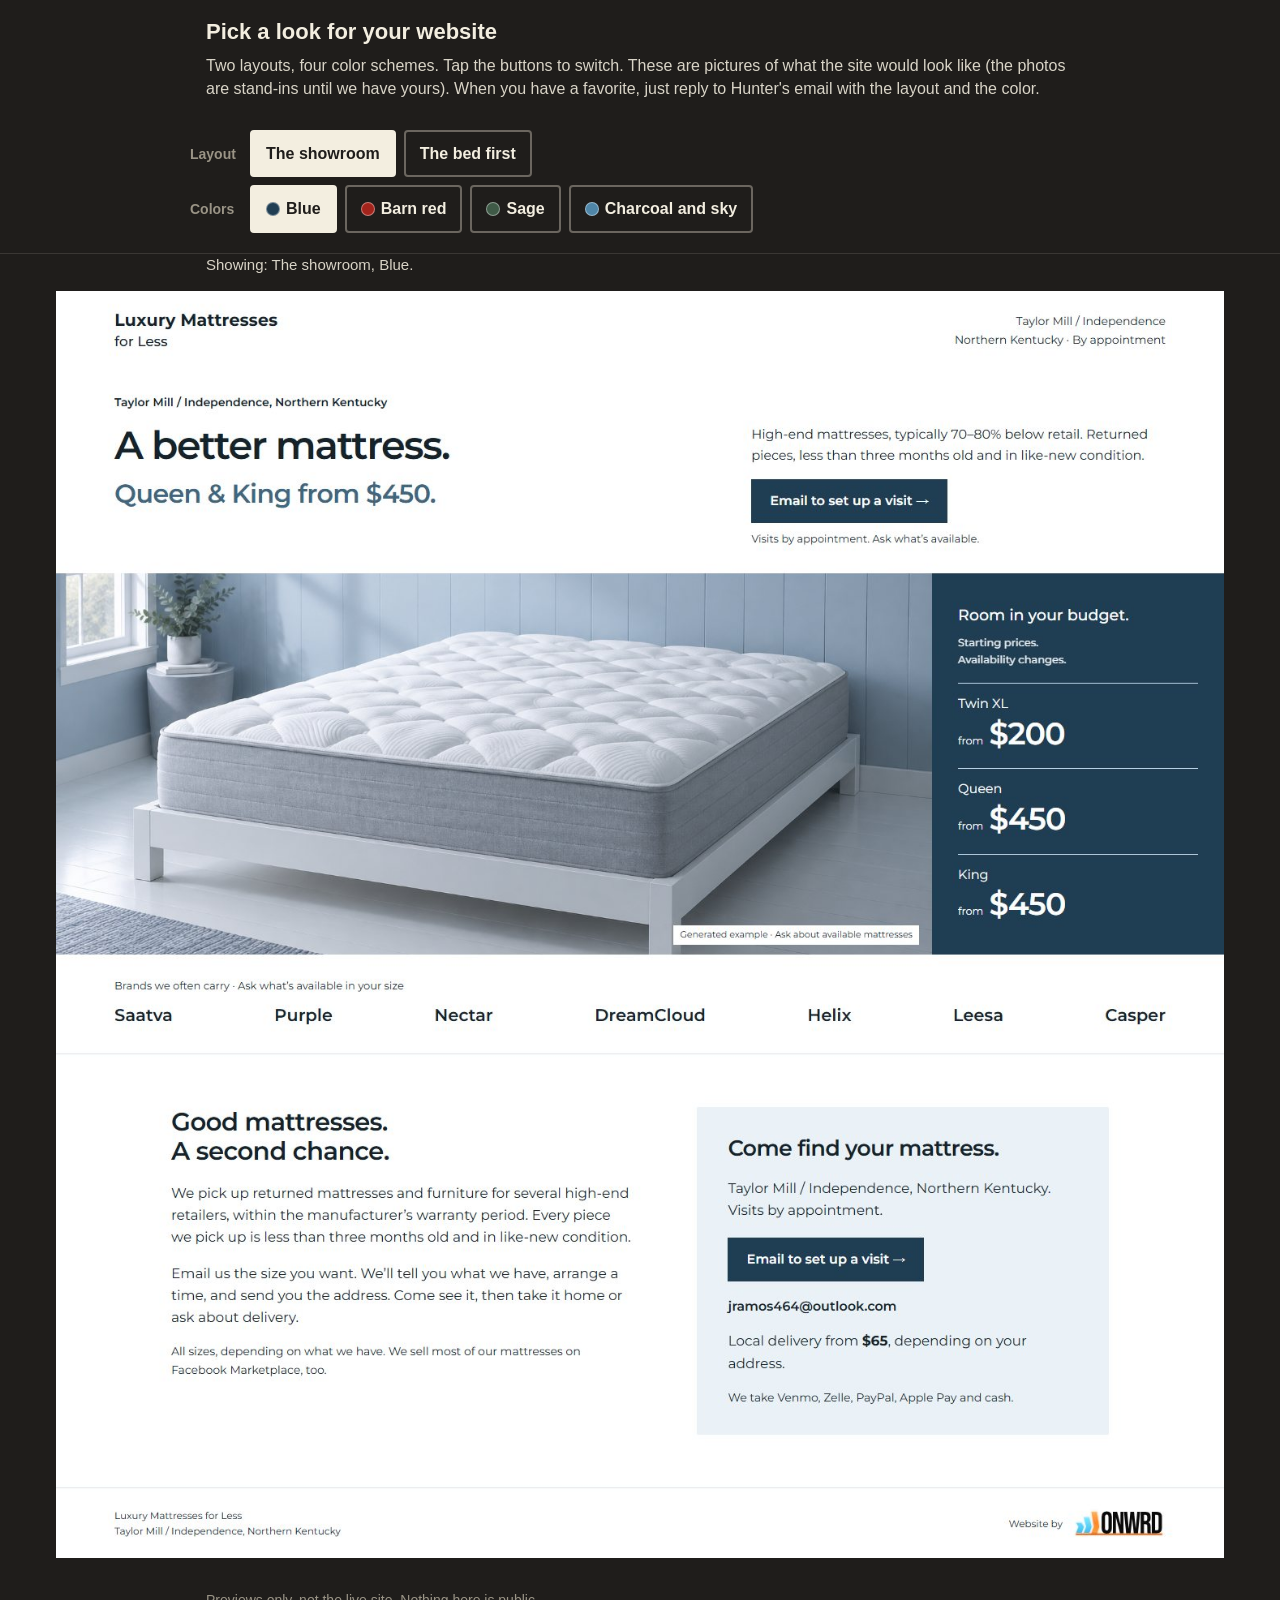
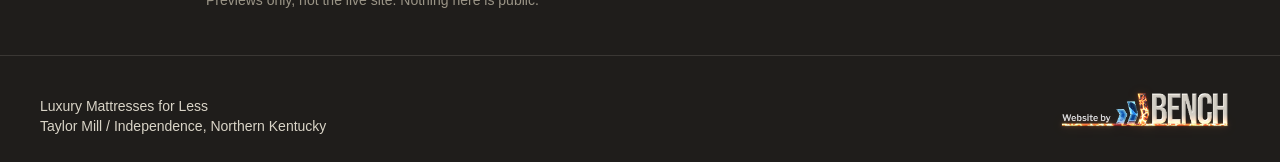
==== commit 08bc056a: "Picker: lock the signature to Website by BENCH, lit by the fire; drop the name and style rows Co-Aut" ====
--- a/pick/index.html
+++ b/pick/index.html
@@ -24,25 +24,17 @@
 </style>
 
 <style id="sig-css">
-@font-face{font-family:"Libre Franklin";src:url("fonts/libre-franklin-latin.woff2") format("woff2");font-weight:400 800;font-display:swap}
 .site-foot{margin-top:28px;border-top:1px solid #3a3734;padding:22px 16px 26px}
 .site-foot .in{max-width:1200px;margin:0 auto;display:flex;align-items:flex-end;justify-content:space-between;gap:20px;flex-wrap:wrap}
 .site-foot .who{color:#D9D4C7;font-size:14px;line-height:1.45;max-width:22em;margin:0}
-.sig-tag{display:flex;justify-content:flex-end;align-items:flex-end;min-height:48px}
-.sig-tag [data-tag]{display:none}
-.sig-tag [data-tag].on{display:block}
-.sig-img{display:block;width:176px;height:auto}
-.sig-tag img.sig-img{width:202px;margin:-10px -12px -8px 0}
-.now-row{max-width:900px;margin:0 auto;padding:0 16px;display:flex;align-items:center;justify-content:space-between;gap:16px;flex-wrap:wrap}
-.now-row .now{padding:0;margin:0}
-.sig-top .sig-img{width:150px}.sig-top img.sig-img{width:172px;margin:-8px -10px -6px 0}
-@media (max-width:699px){.site-foot .in{flex-direction:column;align-items:flex-start}.sig-tag{justify-content:flex-start}}
+.sig-img{display:block;width:202px;height:auto;margin:-10px -12px -8px 0}
+@media (max-width:699px){.site-foot .in{flex-direction:column;align-items:flex-start}}
 </style>
 </head>
 <body>
 <div class="top">
   <h1>Pick a look for your website</h1>
-  <p>Two layouts, four color schemes, and at the bottom of the page the "Website by" signature in five possible company names and three styles. Tap the buttons to switch. These are pictures of what the site would look like (the photos are stand-ins until we have yours). When you have a favorite, just reply to Hunter's email with the layout and the color.</p>
+  <p>Two layouts, four color schemes. Tap the buttons to switch. These are pictures of what the site would look like (the photos are stand-ins until we have yours). When you have a favorite, just reply to Hunter's email with the layout and the color.</p>
 </div>
 <div class="bar">
   <div class="group" id="styles"><b>Layout</b>
@@ -55,118 +47,8 @@
     <button data-color="sage" aria-pressed="false"><span class="sw" style="background:#3F5A47"></span>Sage</button>
     <button data-color="sky" aria-pressed="false"><span class="sw" style="background:#4F86A8"></span>Charcoal and sky</button>
   </div>
-<!-- signature rows: start -->
-  <div class="group" id="names"><b>Name</b>
-    <button data-name="bench" aria-pressed="true">BENCH</button>
-    <button data-name="aches" aria-pressed="false">ACHES</button>
-    <button data-name="retrn" aria-pressed="false">RETRN</button>
-    <button data-name="catch" aria-pressed="false">CATCH</button>
-    <button data-name="katch" aria-pressed="false">KATCH</button>
-  </div>
-  <div class="group" id="sigs"><b>Signature</b>
-    <button data-sig="a" aria-pressed="true">Plain</button>
-    <button data-sig="b" aria-pressed="false">Glow</button>
-    <button data-sig="lit" aria-pressed="false">Lit by the fire</button>
-  </div>
-<!-- signature rows: end -->
 </div>
-<div class="now-row"><p class="now" id="now"></p><div class="sig-tag sig-top" id="sig-top" aria-hidden="true">
-<div data-tag="bench-a" class="on"><svg class="sig-img" xmlns="http://www.w3.org/2000/svg" viewBox="0 0 410.96 108" width="410.96" height="108"><defs><linearGradient id="t-benchaa-ground" gradientUnits="userSpaceOnUse" x1="0" y1="101" x2="0" y2="26"><stop offset="0" stop-color="#c2410c"/><stop offset=".12" stop-color="#ff9a36"/><stop offset=".55" stop-color="#ff8a2b"/><stop offset="1" stop-color="#ffb25c"/></linearGradient>
-<linearGradient id="t-benchaa-ice" gradientUnits="userSpaceOnUse" x1="0" y1="96" x2="0" y2="43.95"><stop offset="0" stop-color="#38bdf8"/><stop offset="1" stop-color="#82e9ff"/></linearGradient>
-<clipPath id="t-benchaa-clip"><rect x="-2000" y="-2000" width="5000" height="2094.5"/></clipPath><filter id="t-benchaa-glow-f" x="-30%" y="-60%" width="160%" height="220%"><feGaussianBlur stdDeviation="3.5" result="b"/><feFlood flood-color="#ff7b21" flood-opacity="0.5"/><feComposite in2="b" operator="in" result="g"/><feMerge><feMergeNode in="g"/><feMergeNode in="SourceGraphic"/></feMerge></filter>
-<filter id="t-benchaa-glow-i" x="-30%" y="-60%" width="160%" height="220%"><feGaussianBlur stdDeviation="3" result="b"/><feFlood flood-color="#38bdf8" flood-opacity="0.4"/><feComposite in2="b" operator="in" result="g"/><feMerge><feMergeNode in="g"/><feMergeNode in="SourceGraphic"/></feMerge></filter>
-<filter id="t-benchaa-shadow" x="-5%" y="-10%" width="110%" height="130%"><feDropShadow dx="0" dy="2" stdDeviation="2" flood-color="#000" flood-opacity=".6"/></filter></defs><text x="14" y="90" font-family="Libre Franklin" font-weight="600" font-size="21" fill="#e6e0d2" letter-spacing=".2">Website by</text><g transform="translate(128,6)"><g clip-path="url(#t-benchaa-clip)"><polygon fill="url(#t-benchaa-ice)" points="12,55.9 29.95,55.9 38.03,68.46 29.95,90 12,90 20.08,68.46"/><polygon fill="url(#t-benchaa-ice)" points="37.13,37.95 55.08,37.95 63.15,68.46 55.08,90 37.13,90 45.21,68.46"/><polyline fill="none" stroke="#c8faff" stroke-width="1" stroke-linejoin="round" points="12,55.9 29.95,55.9 38.03,68.46"/><polyline fill="none" stroke="#c8faff" stroke-width="1" stroke-linejoin="round" points="37.13,37.95 55.08,37.95 63.15,68.46"/></g>
-<g><path fill="url(#t-benchaa-ground)" d="M12,90 H270.96 V95 H12 Z M59.76,90 Q62.26,90 62.26,87.5 V90 Z M82.71,90 Q80.21,90 80.21,87.5 V90 Z M-114,90 H12 V95 H-114 Z"/><polygon fill="url(#t-benchaa-ground)" points="62.26,20 80.21,20 88.28,68.46 80.21,90 62.26,90 70.33,68.46"/><path fill="none" stroke="#fff2bf" stroke-width="1" d="M-114,90.5 H59.76 M82.71,90.5 H270.96"/><polyline fill="none" stroke="#fff2bf" stroke-width="1" stroke-linejoin="round" points="62.26,20 80.21,20 88.28,68.46"/></g><path fill="#fff4dd" filter="url(#t-benchaa-shadow)" d="M95.46 90L95.46 20L112.06 20Q120.56 20 124.46 23.95Q128.36 27.9 128.36 36.1L128.36 36.1L128.36 38.9Q128.36 44.3 126.61 47.7Q124.86 51.1 121.26 52.6L121.26 52.6L121.26 52.8Q129.46 55.6 129.46 67.4L129.46 67.4L129.46 73.4Q129.46 81.5 125.21 85.75Q120.96 90 112.76 90L112.76 90L95.46 90M106.46 48.5L110.76 48.5Q114.06 48.5 115.71 46.8Q117.36 45.1 117.36 41.1L117.36 41.1L117.36 37.2Q117.36 33.4 116.01 31.7Q114.66 30 111.76 30L111.76 30L106.46 30L106.46 48.5M106.46 80L112.76 80Q115.66 80 117.06 78.45Q118.46 76.9 118.46 73.1L118.46 73.1L118.46 67Q118.46 62.2 116.81 60.35Q115.16 58.5 111.36 58.5L111.36 58.5L106.46 58.5L106.46 80M131.86 90L131.86 20L161.86 20L161.86 30L142.86 30L142.86 48.5L157.96 48.5L157.96 58.5L142.86 58.5L142.86 80L161.86 80L161.86 90L131.86 90M164.16 90L164.16 20L177.96 20L188.66 61.9L188.86 61.9L188.86 20L198.66 20L198.66 90L187.36 90L174.16 38.9L173.96 38.9L173.96 90L164.16 90M218.36 91Q210.46 91 206.31 86.5Q202.16 82 202.16 73.8L202.16 73.8L202.16 36.2Q202.16 28 206.31 23.5Q210.46 19 218.36 19L218.36 19Q226.26 19 230.41 23.5Q234.56 28 234.56 36.2L234.56 36.2L234.56 43.6L224.16 43.6L224.16 35.5Q224.16 29 218.66 29L218.66 29Q213.16 29 213.16 35.5L213.16 35.5L213.16 74.6Q213.16 81 218.66 81L218.66 81Q224.16 81 224.16 74.6L224.16 74.6L224.16 63.9L234.56 63.9L234.56 73.8Q234.56 82 230.41 86.5Q226.26 91 218.36 91L218.36 91M237.16 90L237.16 20L248.16 20L248.16 48.5L259.96 48.5L259.96 20L270.96 20L270.96 90L259.96 90L259.96 58.5L248.16 58.5L248.16 90L237.16 90"/></g></svg></div>
-<div data-tag="bench-b"><svg class="sig-img" xmlns="http://www.w3.org/2000/svg" viewBox="0 0 410.96 124" width="410.96" height="124"><defs><linearGradient id="t-benchbb-ground" gradientUnits="userSpaceOnUse" x1="0" y1="109" x2="0" y2="34"><stop offset="0" stop-color="#c2410c"/><stop offset=".12" stop-color="#ff9a36"/><stop offset=".55" stop-color="#ff8a2b"/><stop offset="1" stop-color="#ffb25c"/></linearGradient>
-<linearGradient id="t-benchbb-ice" gradientUnits="userSpaceOnUse" x1="0" y1="104" x2="0" y2="51.95"><stop offset="0" stop-color="#38bdf8"/><stop offset="1" stop-color="#82e9ff"/></linearGradient>
-<clipPath id="t-benchbb-clip"><rect x="-2000" y="-2000" width="5000" height="2102.5"/></clipPath><filter id="t-benchbb-glow-f" x="-30%" y="-60%" width="160%" height="220%"><feGaussianBlur stdDeviation="6.3" result="b"/><feFlood flood-color="#ff7b21" flood-opacity="0.9"/><feComposite in2="b" operator="in" result="g"/><feMerge><feMergeNode in="g"/><feMergeNode in="SourceGraphic"/></feMerge></filter>
-<filter id="t-benchbb-glow-i" x="-30%" y="-60%" width="160%" height="220%"><feGaussianBlur stdDeviation="5.4" result="b"/><feFlood flood-color="#38bdf8" flood-opacity="0.7200000000000001"/><feComposite in2="b" operator="in" result="g"/><feMerge><feMergeNode in="g"/><feMergeNode in="SourceGraphic"/></feMerge></filter>
-<filter id="t-benchbb-shadow" x="-5%" y="-10%" width="110%" height="130%"><feDropShadow dx="0" dy="2" stdDeviation="2" flood-color="#000" flood-opacity=".6"/></filter>
-<radialGradient id="t-benchbb-halo"><stop offset="0" stop-color="#ff8a2b" stop-opacity="0.2"/><stop offset=".5" stop-color="#38bdf8" stop-opacity="0.07"/><stop offset="1" stop-color="#38bdf8" stop-opacity="0"/></radialGradient>
-<linearGradient id="t-benchbb-railglow" x1="0" x2="1"><stop offset="0" stop-color="#ff7b21" stop-opacity="0"/><stop offset=".35" stop-color="#ff7b21" stop-opacity=".55"/><stop offset="1" stop-color="#ff7b21" stop-opacity=".55"/></linearGradient>
-<filter id="t-benchbb-soft" x="-20%" y="-200%" width="140%" height="500%"><feGaussianBlur stdDeviation="4"/></filter></defs>
-<ellipse cx="200" cy="76" rx="195.48" ry="44" fill="url(#t-benchbb-halo)"/>
-<rect x="14" y="106" width="384.96" height="3" fill="url(#t-benchbb-railglow)" filter="url(#t-benchbb-soft)"/>
-<text x="14" y="98" font-family="Libre Franklin" font-weight="600" font-size="21" fill="#e6e0d2" letter-spacing=".2">Website by</text><g transform="translate(128,14)"><g filter="url(#t-benchbb-glow-i)" clip-path="url(#t-benchbb-clip)"><polygon fill="url(#t-benchbb-ice)" points="12,55.9 29.95,55.9 38.03,68.46 29.95,90 12,90 20.08,68.46"/><polygon fill="url(#t-benchbb-ice)" points="37.13,37.95 55.08,37.95 63.15,68.46 55.08,90 37.13,90 45.21,68.46"/><polyline fill="none" stroke="#c8faff" stroke-width="1" stroke-linejoin="round" points="12,55.9 29.95,55.9 38.03,68.46"/><polyline fill="none" stroke="#c8faff" stroke-width="1" stroke-linejoin="round" points="37.13,37.95 55.08,37.95 63.15,68.46"/></g>
-<g filter="url(#t-benchbb-glow-f)"><path fill="url(#t-benchbb-ground)" d="M12,90 H270.96 V95 H12 Z M59.76,90 Q62.26,90 62.26,87.5 V90 Z M82.71,90 Q80.21,90 80.21,87.5 V90 Z M-114,90 H12 V95 H-114 Z"/><polygon fill="url(#t-benchbb-ground)" points="62.26,20 80.21,20 88.28,68.46 80.21,90 62.26,90 70.33,68.46"/><path fill="none" stroke="#fff2bf" stroke-width="1" d="M-114,90.5 H59.76 M82.71,90.5 H270.96"/><polyline fill="none" stroke="#fff2bf" stroke-width="1" stroke-linejoin="round" points="62.26,20 80.21,20 88.28,68.46"/></g><path fill="#fff4dd" filter="url(#t-benchbb-shadow)" d="M95.46 90L95.46 20L112.06 20Q120.56 20 124.46 23.95Q128.36 27.9 128.36 36.1L128.36 36.1L128.36 38.9Q128.36 44.3 126.61 47.7Q124.86 51.1 121.26 52.6L121.26 52.6L121.26 52.8Q129.46 55.6 129.46 67.4L129.46 67.4L129.46 73.4Q129.46 81.5 125.21 85.75Q120.96 90 112.76 90L112.76 90L95.46 90M106.46 48.5L110.76 48.5Q114.06 48.5 115.71 46.8Q117.36 45.1 117.36 41.1L117.36 41.1L117.36 37.2Q117.36 33.4 116.01 31.7Q114.66 30 111.76 30L111.76 30L106.46 30L106.46 48.5M106.46 80L112.76 80Q115.66 80 117.06 78.45Q118.46 76.9 118.46 73.1L118.46 73.1L118.46 67Q118.46 62.2 116.81 60.35Q115.16 58.5 111.36 58.5L111.36 58.5L106.46 58.5L106.46 80M131.86 90L131.86 20L161.86 20L161.86 30L142.86 30L142.86 48.5L157.96 48.5L157.96 58.5L142.86 58.5L142.86 80L161.86 80L161.86 90L131.86 90M164.16 90L164.16 20L177.96 20L188.66 61.9L188.86 61.9L188.86 20L198.66 20L198.66 90L187.36 90L174.16 38.9L173.96 38.9L173.96 90L164.16 90M218.36 91Q210.46 91 206.31 86.5Q202.16 82 202.16 73.8L202.16 73.8L202.16 36.2Q202.16 28 206.31 23.5Q210.46 19 218.36 19L218.36 19Q226.26 19 230.41 23.5Q234.56 28 234.56 36.2L234.56 36.2L234.56 43.6L224.16 43.6L224.16 35.5Q224.16 29 218.66 29L218.66 29Q213.16 29 213.16 35.5L213.16 35.5L213.16 74.6Q213.16 81 218.66 81L218.66 81Q224.16 81 224.16 74.6L224.16 74.6L224.16 63.9L234.56 63.9L234.56 73.8Q234.56 82 230.41 86.5Q226.26 91 218.36 91L218.36 91M237.16 90L237.16 20L248.16 20L248.16 48.5L259.96 48.5L259.96 20L270.96 20L270.96 90L259.96 90L259.96 58.5L248.16 58.5L248.16 90L237.16 90"/></g></svg></div>
-<div data-tag="bench-lit"><img class="sig-img" src="sig/lit-bench.png" alt="Website by BENCH" width="1410" height="534" loading="lazy"></div>
-<div data-tag="aches-a"><svg class="sig-img" xmlns="http://www.w3.org/2000/svg" viewBox="0 0 409.96 108" width="409.96" height="108"><defs><linearGradient id="t-achesaa-ground" gradientUnits="userSpaceOnUse" x1="0" y1="101" x2="0" y2="26"><stop offset="0" stop-color="#c2410c"/><stop offset=".12" stop-color="#ff9a36"/><stop offset=".55" stop-color="#ff8a2b"/><stop offset="1" stop-color="#ffb25c"/></linearGradient>
-<linearGradient id="t-achesaa-ice" gradientUnits="userSpaceOnUse" x1="0" y1="96" x2="0" y2="43.95"><stop offset="0" stop-color="#38bdf8"/><stop offset="1" stop-color="#82e9ff"/></linearGradient>
-<clipPath id="t-achesaa-clip"><rect x="-2000" y="-2000" width="5000" height="2094.5"/></clipPath><filter id="t-achesaa-glow-f" x="-30%" y="-60%" width="160%" height="220%"><feGaussianBlur stdDeviation="3.5" result="b"/><feFlood flood-color="#ff7b21" flood-opacity="0.5"/><feComposite in2="b" operator="in" result="g"/><feMerge><feMergeNode in="g"/><feMergeNode in="SourceGraphic"/></feMerge></filter>
-<filter id="t-achesaa-glow-i" x="-30%" y="-60%" width="160%" height="220%"><feGaussianBlur stdDeviation="3" result="b"/><feFlood flood-color="#38bdf8" flood-opacity="0.4"/><feComposite in2="b" operator="in" result="g"/><feMerge><feMergeNode in="g"/><feMergeNode in="SourceGraphic"/></feMerge></filter>
-<filter id="t-achesaa-shadow" x="-5%" y="-10%" width="110%" height="130%"><feDropShadow dx="0" dy="2" stdDeviation="2" flood-color="#000" flood-opacity=".6"/></filter></defs><text x="14" y="90" font-family="Libre Franklin" font-weight="600" font-size="21" fill="#e6e0d2" letter-spacing=".2">Website by</text><g transform="translate(128,6)"><g clip-path="url(#t-achesaa-clip)"><polygon fill="url(#t-achesaa-ice)" points="12,55.9 29.95,55.9 38.03,68.46 29.95,90 12,90 20.08,68.46"/><polygon fill="url(#t-achesaa-ice)" points="37.13,37.95 55.08,37.95 63.15,68.46 55.08,90 37.13,90 45.21,68.46"/><polyline fill="none" stroke="#c8faff" stroke-width="1" stroke-linejoin="round" points="12,55.9 29.95,55.9 38.03,68.46"/><polyline fill="none" stroke="#c8faff" stroke-width="1" stroke-linejoin="round" points="37.13,37.95 55.08,37.95 63.15,68.46"/></g>
-<g><path fill="url(#t-achesaa-ground)" d="M12,90 H269.96 V95 H12 Z M59.76,90 Q62.26,90 62.26,87.5 V90 Z M82.71,90 Q80.21,90 80.21,87.5 V90 Z M-114,90 H12 V95 H-114 Z"/><polygon fill="url(#t-achesaa-ground)" points="62.26,20 80.21,20 88.28,68.46 80.21,90 62.26,90 70.33,68.46"/><path fill="none" stroke="#fff2bf" stroke-width="1" d="M-114,90.5 H59.76 M82.71,90.5 H269.96"/><polyline fill="none" stroke="#fff2bf" stroke-width="1" stroke-linejoin="round" points="62.26,20 80.21,20 88.28,68.46"/></g><path fill="#fff4dd" filter="url(#t-achesaa-shadow)" d="M95.46 90L106.86 20L121.76 20L133.16 90L122.16 90L120.16 76.1L120.16 76.3L107.66 76.3L105.66 90L95.46 90M108.96 66.8L118.86 66.8L113.96 32.2L113.76 32.2L108.96 66.8M149.76 91Q141.86 91 137.71 86.5Q133.56 82 133.56 73.8L133.56 73.8L133.56 36.2Q133.56 28 137.71 23.5Q141.86 19 149.76 19L149.76 19Q157.66 19 161.81 23.5Q165.96 28 165.96 36.2L165.96 36.2L165.96 43.6L155.56 43.6L155.56 35.5Q155.56 29 150.06 29L150.06 29Q144.56 29 144.56 35.5L144.56 35.5L144.56 74.6Q144.56 81 150.06 81L150.06 81Q155.56 81 155.56 74.6L155.56 74.6L155.56 63.9L165.96 63.9L165.96 73.8Q165.96 82 161.81 86.5Q157.66 91 149.76 91L149.76 91M168.56 90L168.56 20L179.56 20L179.56 48.5L191.36 48.5L191.36 20L202.36 20L202.36 90L191.36 90L191.36 58.5L179.56 58.5L179.56 90L168.56 90M206.56 90L206.56 20L236.56 20L236.56 30L217.56 30L217.56 48.5L232.66 48.5L232.66 58.5L217.56 58.5L217.56 80L236.56 80L236.56 90L206.56 90M253.36 91Q245.36 91 241.26 86.45Q237.16 81.9 237.16 73.4L237.16 73.4L237.16 69.4L247.56 69.4L247.56 74.2Q247.56 81 253.26 81L253.26 81Q256.06 81 257.51 79.35Q258.96 77.7 258.96 74L258.96 74Q258.96 69.6 256.96 66.25Q254.96 62.9 249.56 58.2L249.56 58.2Q242.76 52.2 240.06 47.35Q237.36 42.5 237.36 36.4L237.36 36.4Q237.36 28.1 241.56 23.55Q245.76 19 253.76 19L253.76 19Q261.66 19 265.71 23.55Q269.76 28.1 269.76 36.6L269.76 36.6L269.76 39.5L259.36 39.5L259.36 35.9Q259.36 32.3 257.96 30.65Q256.56 29 253.86 29L253.86 29Q248.36 29 248.36 35.7L248.36 35.7Q248.36 39.5 250.41 42.8Q252.46 46.1 257.86 50.8L257.86 50.8Q264.76 56.8 267.36 61.7Q269.96 66.6 269.96 73.2L269.96 73.2Q269.96 81.8 265.71 86.4Q261.46 91 253.36 91L253.36 91"/></g></svg></div>
-<div data-tag="aches-b"><svg class="sig-img" xmlns="http://www.w3.org/2000/svg" viewBox="0 0 409.96 124" width="409.96" height="124"><defs><linearGradient id="t-achesbb-ground" gradientUnits="userSpaceOnUse" x1="0" y1="109" x2="0" y2="34"><stop offset="0" stop-color="#c2410c"/><stop offset=".12" stop-color="#ff9a36"/><stop offset=".55" stop-color="#ff8a2b"/><stop offset="1" stop-color="#ffb25c"/></linearGradient>
-<linearGradient id="t-achesbb-ice" gradientUnits="userSpaceOnUse" x1="0" y1="104" x2="0" y2="51.95"><stop offset="0" stop-color="#38bdf8"/><stop offset="1" stop-color="#82e9ff"/></linearGradient>
-<clipPath id="t-achesbb-clip"><rect x="-2000" y="-2000" width="5000" height="2102.5"/></clipPath><filter id="t-achesbb-glow-f" x="-30%" y="-60%" width="160%" height="220%"><feGaussianBlur stdDeviation="6.3" result="b"/><feFlood flood-color="#ff7b21" flood-opacity="0.9"/><feComposite in2="b" operator="in" result="g"/><feMerge><feMergeNode in="g"/><feMergeNode in="SourceGraphic"/></feMerge></filter>
-<filter id="t-achesbb-glow-i" x="-30%" y="-60%" width="160%" height="220%"><feGaussianBlur stdDeviation="5.4" result="b"/><feFlood flood-color="#38bdf8" flood-opacity="0.7200000000000001"/><feComposite in2="b" operator="in" result="g"/><feMerge><feMergeNode in="g"/><feMergeNode in="SourceGraphic"/></feMerge></filter>
-<filter id="t-achesbb-shadow" x="-5%" y="-10%" width="110%" height="130%"><feDropShadow dx="0" dy="2" stdDeviation="2" flood-color="#000" flood-opacity=".6"/></filter>
-<radialGradient id="t-achesbb-halo"><stop offset="0" stop-color="#ff8a2b" stop-opacity="0.2"/><stop offset=".5" stop-color="#38bdf8" stop-opacity="0.07"/><stop offset="1" stop-color="#38bdf8" stop-opacity="0"/></radialGradient>
-<linearGradient id="t-achesbb-railglow" x1="0" x2="1"><stop offset="0" stop-color="#ff7b21" stop-opacity="0"/><stop offset=".35" stop-color="#ff7b21" stop-opacity=".55"/><stop offset="1" stop-color="#ff7b21" stop-opacity=".55"/></linearGradient>
-<filter id="t-achesbb-soft" x="-20%" y="-200%" width="140%" height="500%"><feGaussianBlur stdDeviation="4"/></filter></defs>
-<ellipse cx="200" cy="76" rx="194.98" ry="44" fill="url(#t-achesbb-halo)"/>
-<rect x="14" y="106" width="383.96" height="3" fill="url(#t-achesbb-railglow)" filter="url(#t-achesbb-soft)"/>
-<text x="14" y="98" font-family="Libre Franklin" font-weight="600" font-size="21" fill="#e6e0d2" letter-spacing=".2">Website by</text><g transform="translate(128,14)"><g filter="url(#t-achesbb-glow-i)" clip-path="url(#t-achesbb-clip)"><polygon fill="url(#t-achesbb-ice)" points="12,55.9 29.95,55.9 38.03,68.46 29.95,90 12,90 20.08,68.46"/><polygon fill="url(#t-achesbb-ice)" points="37.13,37.95 55.08,37.95 63.15,68.46 55.08,90 37.13,90 45.21,68.46"/><polyline fill="none" stroke="#c8faff" stroke-width="1" stroke-linejoin="round" points="12,55.9 29.95,55.9 38.03,68.46"/><polyline fill="none" stroke="#c8faff" stroke-width="1" stroke-linejoin="round" points="37.13,37.95 55.08,37.95 63.15,68.46"/></g>
-<g filter="url(#t-achesbb-glow-f)"><path fill="url(#t-achesbb-ground)" d="M12,90 H269.96 V95 H12 Z M59.76,90 Q62.26,90 62.26,87.5 V90 Z M82.71,90 Q80.21,90 80.21,87.5 V90 Z M-114,90 H12 V95 H-114 Z"/><polygon fill="url(#t-achesbb-ground)" points="62.26,20 80.21,20 88.28,68.46 80.21,90 62.26,90 70.33,68.46"/><path fill="none" stroke="#fff2bf" stroke-width="1" d="M-114,90.5 H59.76 M82.71,90.5 H269.96"/><polyline fill="none" stroke="#fff2bf" stroke-width="1" stroke-linejoin="round" points="62.26,20 80.21,20 88.28,68.46"/></g><path fill="#fff4dd" filter="url(#t-achesbb-shadow)" d="M95.46 90L106.86 20L121.76 20L133.16 90L122.16 90L120.16 76.1L120.16 76.3L107.66 76.3L105.66 90L95.46 90M108.96 66.8L118.86 66.8L113.96 32.2L113.76 32.2L108.96 66.8M149.76 91Q141.86 91 137.71 86.5Q133.56 82 133.56 73.8L133.56 73.8L133.56 36.2Q133.56 28 137.71 23.5Q141.86 19 149.76 19L149.76 19Q157.66 19 161.81 23.5Q165.96 28 165.96 36.2L165.96 36.2L165.96 43.6L155.56 43.6L155.56 35.5Q155.56 29 150.06 29L150.06 29Q144.56 29 144.56 35.5L144.56 35.5L144.56 74.6Q144.56 81 150.06 81L150.06 81Q155.56 81 155.56 74.6L155.56 74.6L155.56 63.9L165.96 63.9L165.96 73.8Q165.96 82 161.81 86.5Q157.66 91 149.76 91L149.76 91M168.56 90L168.56 20L179.56 20L179.56 48.5L191.36 48.5L191.36 20L202.36 20L202.36 90L191.36 90L191.36 58.5L179.56 58.5L179.56 90L168.56 90M206.56 90L206.56 20L236.56 20L236.56 30L217.56 30L217.56 48.5L232.66 48.5L232.66 58.5L217.56 58.5L217.56 80L236.56 80L236.56 90L206.56 90M253.36 91Q245.36 91 241.26 86.45Q237.16 81.9 237.16 73.4L237.16 73.4L237.16 69.4L247.56 69.4L247.56 74.2Q247.56 81 253.26 81L253.26 81Q256.06 81 257.51 79.35Q258.96 77.7 258.96 74L258.96 74Q258.96 69.6 256.96 66.25Q254.96 62.9 249.56 58.2L249.56 58.2Q242.76 52.2 240.06 47.35Q237.36 42.5 237.36 36.4L237.36 36.4Q237.36 28.1 241.56 23.55Q245.76 19 253.76 19L253.76 19Q261.66 19 265.71 23.55Q269.76 28.1 269.76 36.6L269.76 36.6L269.76 39.5L259.36 39.5L259.36 35.9Q259.36 32.3 257.96 30.65Q256.56 29 253.86 29L253.86 29Q248.36 29 248.36 35.7L248.36 35.7Q248.36 39.5 250.41 42.8Q252.46 46.1 257.86 50.8L257.86 50.8Q264.76 56.8 267.36 61.7Q269.96 66.6 269.96 73.2L269.96 73.2Q269.96 81.8 265.71 86.4Q261.46 91 253.36 91L253.36 91"/></g></svg></div>
-<div data-tag="aches-lit"><img class="sig-img" src="sig/lit-aches.png" alt="Website by ACHES" width="1410" height="534" loading="lazy"></div>
-<div data-tag="retrn-a"><svg class="sig-img" xmlns="http://www.w3.org/2000/svg" viewBox="0 0 407.26 108" width="407.26" height="108"><defs><linearGradient id="t-retrnaa-ground" gradientUnits="userSpaceOnUse" x1="0" y1="101" x2="0" y2="26"><stop offset="0" stop-color="#c2410c"/><stop offset=".12" stop-color="#ff9a36"/><stop offset=".55" stop-color="#ff8a2b"/><stop offset="1" stop-color="#ffb25c"/></linearGradient>
-<linearGradient id="t-retrnaa-ice" gradientUnits="userSpaceOnUse" x1="0" y1="96" x2="0" y2="43.95"><stop offset="0" stop-color="#38bdf8"/><stop offset="1" stop-color="#82e9ff"/></linearGradient>
-<clipPath id="t-retrnaa-clip"><rect x="-2000" y="-2000" width="5000" height="2094.5"/></clipPath><filter id="t-retrnaa-glow-f" x="-30%" y="-60%" width="160%" height="220%"><feGaussianBlur stdDeviation="3.5" result="b"/><feFlood flood-color="#ff7b21" flood-opacity="0.5"/><feComposite in2="b" operator="in" result="g"/><feMerge><feMergeNode in="g"/><feMergeNode in="SourceGraphic"/></feMerge></filter>
-<filter id="t-retrnaa-glow-i" x="-30%" y="-60%" width="160%" height="220%"><feGaussianBlur stdDeviation="3" result="b"/><feFlood flood-color="#38bdf8" flood-opacity="0.4"/><feComposite in2="b" operator="in" result="g"/><feMerge><feMergeNode in="g"/><feMergeNode in="SourceGraphic"/></feMerge></filter>
-<filter id="t-retrnaa-shadow" x="-5%" y="-10%" width="110%" height="130%"><feDropShadow dx="0" dy="2" stdDeviation="2" flood-color="#000" flood-opacity=".6"/></filter></defs><text x="14" y="90" font-family="Libre Franklin" font-weight="600" font-size="21" fill="#e6e0d2" letter-spacing=".2">Website by</text><g transform="translate(128,6)"><g clip-path="url(#t-retrnaa-clip)"><polygon fill="url(#t-retrnaa-ice)" points="12,55.9 29.95,55.9 38.03,68.46 29.95,90 12,90 20.08,68.46"/><polygon fill="url(#t-retrnaa-ice)" points="37.13,37.95 55.08,37.95 63.15,68.46 55.08,90 37.13,90 45.21,68.46"/><polyline fill="none" stroke="#c8faff" stroke-width="1" stroke-linejoin="round" points="12,55.9 29.95,55.9 38.03,68.46"/><polyline fill="none" stroke="#c8faff" stroke-width="1" stroke-linejoin="round" points="37.13,37.95 55.08,37.95 63.15,68.46"/></g>
-<g><path fill="url(#t-retrnaa-ground)" d="M12,90 H267.26 V95 H12 Z M59.76,90 Q62.26,90 62.26,87.5 V90 Z M82.71,90 Q80.21,90 80.21,87.5 V90 Z M-114,90 H12 V95 H-114 Z"/><polygon fill="url(#t-retrnaa-ground)" points="62.26,20 80.21,20 88.28,68.46 80.21,90 62.26,90 70.33,68.46"/><path fill="none" stroke="#fff2bf" stroke-width="1" d="M-114,90.5 H59.76 M82.71,90.5 H267.26"/><polyline fill="none" stroke="#fff2bf" stroke-width="1" stroke-linejoin="round" points="62.26,20 80.21,20 88.28,68.46"/></g><path fill="#fff4dd" filter="url(#t-retrnaa-shadow)" d="M95.46 90L95.46 20L111.76 20Q120.26 20 124.16 23.95Q128.06 27.9 128.06 36.1L128.06 36.1L128.06 40.4Q128.06 51.3 120.86 54.2L120.86 54.2L120.86 54.4Q124.86 55.6 126.51 59.3Q128.16 63 128.16 69.2L128.16 69.2L128.16 81.5Q128.16 84.5 128.36 86.35Q128.56 88.2 129.36 90L129.36 90L118.16 90Q117.56 88.3 117.36 86.8Q117.16 85.3 117.16 81.4L117.16 81.4L117.16 68.6Q117.16 63.8 115.61 61.9Q114.06 60 110.26 60L110.26 60L106.46 60L106.46 90L95.46 90M106.46 50L110.46 50Q113.76 50 115.41 48.3Q117.06 46.6 117.06 42.6L117.06 42.6L117.06 37.2Q117.06 33.4 115.71 31.7Q114.36 30 111.46 30L111.46 30L106.46 30L106.46 50M131.76 90L131.76 20L161.76 20L161.76 30L142.76 30L142.76 48.5L157.86 48.5L157.86 58.5L142.76 58.5L142.76 80L161.76 80L161.76 90L131.76 90M172.66 90L172.66 30L161.16 30L161.16 20L195.16 20L195.16 30L183.66 30L183.66 90L172.66 90M196.46 90L196.46 20L212.76 20Q221.26 20 225.16 23.95Q229.06 27.9 229.06 36.1L229.06 36.1L229.06 40.4Q229.06 51.3 221.86 54.2L221.86 54.2L221.86 54.4Q225.86 55.6 227.51 59.3Q229.16 63 229.16 69.2L229.16 69.2L229.16 81.5Q229.16 84.5 229.36 86.35Q229.56 88.2 230.36 90L230.36 90L219.16 90Q218.56 88.3 218.36 86.8Q218.16 85.3 218.16 81.4L218.16 81.4L218.16 68.6Q218.16 63.8 216.61 61.9Q215.06 60 211.26 60L211.26 60L207.46 60L207.46 90L196.46 90M207.46 50L211.46 50Q214.76 50 216.41 48.3Q218.06 46.6 218.06 42.6L218.06 42.6L218.06 37.2Q218.06 33.4 216.71 31.7Q215.36 30 212.46 30L212.46 30L207.46 30L207.46 50M232.76 90L232.76 20L246.56 20L257.26 61.9L257.46 61.9L257.46 20L267.26 20L267.26 90L255.96 90L242.76 38.9L242.56 38.9L242.56 90L232.76 90"/></g></svg></div>
-<div data-tag="retrn-b"><svg class="sig-img" xmlns="http://www.w3.org/2000/svg" viewBox="0 0 407.26 124" width="407.26" height="124"><defs><linearGradient id="t-retrnbb-ground" gradientUnits="userSpaceOnUse" x1="0" y1="109" x2="0" y2="34"><stop offset="0" stop-color="#c2410c"/><stop offset=".12" stop-color="#ff9a36"/><stop offset=".55" stop-color="#ff8a2b"/><stop offset="1" stop-color="#ffb25c"/></linearGradient>
-<linearGradient id="t-retrnbb-ice" gradientUnits="userSpaceOnUse" x1="0" y1="104" x2="0" y2="51.95"><stop offset="0" stop-color="#38bdf8"/><stop offset="1" stop-color="#82e9ff"/></linearGradient>
-<clipPath id="t-retrnbb-clip"><rect x="-2000" y="-2000" width="5000" height="2102.5"/></clipPath><filter id="t-retrnbb-glow-f" x="-30%" y="-60%" width="160%" height="220%"><feGaussianBlur stdDeviation="6.3" result="b"/><feFlood flood-color="#ff7b21" flood-opacity="0.9"/><feComposite in2="b" operator="in" result="g"/><feMerge><feMergeNode in="g"/><feMergeNode in="SourceGraphic"/></feMerge></filter>
-<filter id="t-retrnbb-glow-i" x="-30%" y="-60%" width="160%" height="220%"><feGaussianBlur stdDeviation="5.4" result="b"/><feFlood flood-color="#38bdf8" flood-opacity="0.7200000000000001"/><feComposite in2="b" operator="in" result="g"/><feMerge><feMergeNode in="g"/><feMergeNode in="SourceGraphic"/></feMerge></filter>
-<filter id="t-retrnbb-shadow" x="-5%" y="-10%" width="110%" height="130%"><feDropShadow dx="0" dy="2" stdDeviation="2" flood-color="#000" flood-opacity=".6"/></filter>
-<radialGradient id="t-retrnbb-halo"><stop offset="0" stop-color="#ff8a2b" stop-opacity="0.2"/><stop offset=".5" stop-color="#38bdf8" stop-opacity="0.07"/><stop offset="1" stop-color="#38bdf8" stop-opacity="0"/></radialGradient>
-<linearGradient id="t-retrnbb-railglow" x1="0" x2="1"><stop offset="0" stop-color="#ff7b21" stop-opacity="0"/><stop offset=".35" stop-color="#ff7b21" stop-opacity=".55"/><stop offset="1" stop-color="#ff7b21" stop-opacity=".55"/></linearGradient>
-<filter id="t-retrnbb-soft" x="-20%" y="-200%" width="140%" height="500%"><feGaussianBlur stdDeviation="4"/></filter></defs>
-<ellipse cx="200" cy="76" rx="193.63" ry="44" fill="url(#t-retrnbb-halo)"/>
-<rect x="14" y="106" width="381.26" height="3" fill="url(#t-retrnbb-railglow)" filter="url(#t-retrnbb-soft)"/>
-<text x="14" y="98" font-family="Libre Franklin" font-weight="600" font-size="21" fill="#e6e0d2" letter-spacing=".2">Website by</text><g transform="translate(128,14)"><g filter="url(#t-retrnbb-glow-i)" clip-path="url(#t-retrnbb-clip)"><polygon fill="url(#t-retrnbb-ice)" points="12,55.9 29.95,55.9 38.03,68.46 29.95,90 12,90 20.08,68.46"/><polygon fill="url(#t-retrnbb-ice)" points="37.13,37.95 55.08,37.95 63.15,68.46 55.08,90 37.13,90 45.21,68.46"/><polyline fill="none" stroke="#c8faff" stroke-width="1" stroke-linejoin="round" points="12,55.9 29.95,55.9 38.03,68.46"/><polyline fill="none" stroke="#c8faff" stroke-width="1" stroke-linejoin="round" points="37.13,37.95 55.08,37.95 63.15,68.46"/></g>
-<g filter="url(#t-retrnbb-glow-f)"><path fill="url(#t-retrnbb-ground)" d="M12,90 H267.26 V95 H12 Z M59.76,90 Q62.26,90 62.26,87.5 V90 Z M82.71,90 Q80.21,90 80.21,87.5 V90 Z M-114,90 H12 V95 H-114 Z"/><polygon fill="url(#t-retrnbb-ground)" points="62.26,20 80.21,20 88.28,68.46 80.21,90 62.26,90 70.33,68.46"/><path fill="none" stroke="#fff2bf" stroke-width="1" d="M-114,90.5 H59.76 M82.71,90.5 H267.26"/><polyline fill="none" stroke="#fff2bf" stroke-width="1" stroke-linejoin="round" points="62.26,20 80.21,20 88.28,68.46"/></g><path fill="#fff4dd" filter="url(#t-retrnbb-shadow)" d="M95.46 90L95.46 20L111.76 20Q120.26 20 124.16 23.95Q128.06 27.9 128.06 36.1L128.06 36.1L128.06 40.4Q128.06 51.3 120.86 54.2L120.86 54.2L120.86 54.4Q124.86 55.6 126.51 59.3Q128.16 63 128.16 69.2L128.16 69.2L128.16 81.5Q128.16 84.5 128.36 86.35Q128.56 88.2 129.36 90L129.36 90L118.16 90Q117.56 88.3 117.36 86.8Q117.16 85.3 117.16 81.4L117.16 81.4L117.16 68.6Q117.16 63.8 115.61 61.9Q114.06 60 110.26 60L110.26 60L106.46 60L106.46 90L95.46 90M106.46 50L110.46 50Q113.76 50 115.41 48.3Q117.06 46.6 117.06 42.6L117.06 42.6L117.06 37.2Q117.06 33.4 115.71 31.7Q114.36 30 111.46 30L111.46 30L106.46 30L106.46 50M131.76 90L131.76 20L161.76 20L161.76 30L142.76 30L142.76 48.5L157.86 48.5L157.86 58.5L142.76 58.5L142.76 80L161.76 80L161.76 90L131.76 90M172.66 90L172.66 30L161.16 30L161.16 20L195.16 20L195.16 30L183.66 30L183.66 90L172.66 90M196.46 90L196.46 20L212.76 20Q221.26 20 225.16 23.95Q229.06 27.9 229.06 36.1L229.06 36.1L229.06 40.4Q229.06 51.3 221.86 54.2L221.86 54.2L221.86 54.4Q225.86 55.6 227.51 59.3Q229.16 63 229.16 69.2L229.16 69.2L229.16 81.5Q229.16 84.5 229.36 86.35Q229.56 88.2 230.36 90L230.36 90L219.16 90Q218.56 88.3 218.36 86.8Q218.16 85.3 218.16 81.4L218.16 81.4L218.16 68.6Q218.16 63.8 216.61 61.9Q215.06 60 211.26 60L211.26 60L207.46 60L207.46 90L196.46 90M207.46 50L211.46 50Q214.76 50 216.41 48.3Q218.06 46.6 218.06 42.6L218.06 42.6L218.06 37.2Q218.06 33.4 216.71 31.7Q215.36 30 212.46 30L212.46 30L207.46 30L207.46 50M232.76 90L232.76 20L246.56 20L257.26 61.9L257.46 61.9L257.46 20L267.26 20L267.26 90L255.96 90L242.76 38.9L242.56 38.9L242.56 90L232.76 90"/></g></svg></div>
-<div data-tag="retrn-lit"><img class="sig-img" src="sig/lit-retrn.png" alt="Website by RETRN" width="1410" height="534" loading="lazy"></div>
-<div data-tag="catch-a"><svg class="sig-img" xmlns="http://www.w3.org/2000/svg" viewBox="0 0 402.06 108" width="402.06" height="108"><defs><linearGradient id="t-catchaa-ground" gradientUnits="userSpaceOnUse" x1="0" y1="101" x2="0" y2="26"><stop offset="0" stop-color="#c2410c"/><stop offset=".12" stop-color="#ff9a36"/><stop offset=".55" stop-color="#ff8a2b"/><stop offset="1" stop-color="#ffb25c"/></linearGradient>
-<linearGradient id="t-catchaa-ice" gradientUnits="userSpaceOnUse" x1="0" y1="96" x2="0" y2="43.95"><stop offset="0" stop-color="#38bdf8"/><stop offset="1" stop-color="#82e9ff"/></linearGradient>
-<clipPath id="t-catchaa-clip"><rect x="-2000" y="-2000" width="5000" height="2094.5"/></clipPath><filter id="t-catchaa-glow-f" x="-30%" y="-60%" width="160%" height="220%"><feGaussianBlur stdDeviation="3.5" result="b"/><feFlood flood-color="#ff7b21" flood-opacity="0.5"/><feComposite in2="b" operator="in" result="g"/><feMerge><feMergeNode in="g"/><feMergeNode in="SourceGraphic"/></feMerge></filter>
-<filter id="t-catchaa-glow-i" x="-30%" y="-60%" width="160%" height="220%"><feGaussianBlur stdDeviation="3" result="b"/><feFlood flood-color="#38bdf8" flood-opacity="0.4"/><feComposite in2="b" operator="in" result="g"/><feMerge><feMergeNode in="g"/><feMergeNode in="SourceGraphic"/></feMerge></filter>
-<filter id="t-catchaa-shadow" x="-5%" y="-10%" width="110%" height="130%"><feDropShadow dx="0" dy="2" stdDeviation="2" flood-color="#000" flood-opacity=".6"/></filter></defs><text x="14" y="90" font-family="Libre Franklin" font-weight="600" font-size="21" fill="#e6e0d2" letter-spacing=".2">Website by</text><g transform="translate(128,6)"><g clip-path="url(#t-catchaa-clip)"><polygon fill="url(#t-catchaa-ice)" points="12,55.9 29.95,55.9 38.03,68.46 29.95,90 12,90 20.08,68.46"/><polygon fill="url(#t-catchaa-ice)" points="37.13,37.95 55.08,37.95 63.15,68.46 55.08,90 37.13,90 45.21,68.46"/><polyline fill="none" stroke="#c8faff" stroke-width="1" stroke-linejoin="round" points="12,55.9 29.95,55.9 38.03,68.46"/><polyline fill="none" stroke="#c8faff" stroke-width="1" stroke-linejoin="round" points="37.13,37.95 55.08,37.95 63.15,68.46"/></g>
-<g><path fill="url(#t-catchaa-ground)" d="M12,90 H262.06 V95 H12 Z M59.76,90 Q62.26,90 62.26,87.5 V90 Z M82.71,90 Q80.21,90 80.21,87.5 V90 Z M-114,90 H12 V95 H-114 Z"/><polygon fill="url(#t-catchaa-ground)" points="62.26,20 80.21,20 88.28,68.46 80.21,90 62.26,90 70.33,68.46"/><path fill="none" stroke="#fff2bf" stroke-width="1" d="M-114,90.5 H59.76 M82.71,90.5 H262.06"/><polyline fill="none" stroke="#fff2bf" stroke-width="1" stroke-linejoin="round" points="62.26,20 80.21,20 88.28,68.46"/></g><path fill="#fff4dd" filter="url(#t-catchaa-shadow)" d="M111.66 91Q103.76 91 99.61 86.5Q95.46 82 95.46 73.8L95.46 73.8L95.46 36.2Q95.46 28 99.61 23.5Q103.76 19 111.66 19L111.66 19Q119.56 19 123.71 23.5Q127.86 28 127.86 36.2L127.86 36.2L127.86 43.6L117.46 43.6L117.46 35.5Q117.46 29 111.96 29L111.96 29Q106.46 29 106.46 35.5L106.46 35.5L106.46 74.6Q106.46 81 111.96 81L111.96 81Q117.46 81 117.46 74.6L117.46 74.6L117.46 63.9L127.86 63.9L127.86 73.8Q127.86 82 123.71 86.5Q119.56 91 111.66 91L111.66 91M127.56 90L138.96 20L153.86 20L165.26 90L154.26 90L152.26 76.1L152.26 76.3L139.76 76.3L137.76 90L127.56 90M141.06 66.8L150.96 66.8L146.06 32.2L145.86 32.2L141.06 66.8M170.56 90L170.56 30L159.06 30L159.06 20L193.06 20L193.06 30L181.56 30L181.56 90L170.56 90M209.46 91Q201.56 91 197.41 86.5Q193.26 82 193.26 73.8L193.26 73.8L193.26 36.2Q193.26 28 197.41 23.5Q201.56 19 209.46 19L209.46 19Q217.36 19 221.51 23.5Q225.66 28 225.66 36.2L225.66 36.2L225.66 43.6L215.26 43.6L215.26 35.5Q215.26 29 209.76 29L209.76 29Q204.26 29 204.26 35.5L204.26 35.5L204.26 74.6Q204.26 81 209.76 81L209.76 81Q215.26 81 215.26 74.6L215.26 74.6L215.26 63.9L225.66 63.9L225.66 73.8Q225.66 82 221.51 86.5Q217.36 91 209.46 91L209.46 91M228.26 90L228.26 20L239.26 20L239.26 48.5L251.06 48.5L251.06 20L262.06 20L262.06 90L251.06 90L251.06 58.5L239.26 58.5L239.26 90L228.26 90"/></g></svg></div>
-<div data-tag="catch-b"><svg class="sig-img" xmlns="http://www.w3.org/2000/svg" viewBox="0 0 402.06 124" width="402.06" height="124"><defs><linearGradient id="t-catchbb-ground" gradientUnits="userSpaceOnUse" x1="0" y1="109" x2="0" y2="34"><stop offset="0" stop-color="#c2410c"/><stop offset=".12" stop-color="#ff9a36"/><stop offset=".55" stop-color="#ff8a2b"/><stop offset="1" stop-color="#ffb25c"/></linearGradient>
-<linearGradient id="t-catchbb-ice" gradientUnits="userSpaceOnUse" x1="0" y1="104" x2="0" y2="51.95"><stop offset="0" stop-color="#38bdf8"/><stop offset="1" stop-color="#82e9ff"/></linearGradient>
-<clipPath id="t-catchbb-clip"><rect x="-2000" y="-2000" width="5000" height="2102.5"/></clipPath><filter id="t-catchbb-glow-f" x="-30%" y="-60%" width="160%" height="220%"><feGaussianBlur stdDeviation="6.3" result="b"/><feFlood flood-color="#ff7b21" flood-opacity="0.9"/><feComposite in2="b" operator="in" result="g"/><feMerge><feMergeNode in="g"/><feMergeNode in="SourceGraphic"/></feMerge></filter>
-<filter id="t-catchbb-glow-i" x="-30%" y="-60%" width="160%" height="220%"><feGaussianBlur stdDeviation="5.4" result="b"/><feFlood flood-color="#38bdf8" flood-opacity="0.7200000000000001"/><feComposite in2="b" operator="in" result="g"/><feMerge><feMergeNode in="g"/><feMergeNode in="SourceGraphic"/></feMerge></filter>
-<filter id="t-catchbb-shadow" x="-5%" y="-10%" width="110%" height="130%"><feDropShadow dx="0" dy="2" stdDeviation="2" flood-color="#000" flood-opacity=".6"/></filter>
-<radialGradient id="t-catchbb-halo"><stop offset="0" stop-color="#ff8a2b" stop-opacity="0.2"/><stop offset=".5" stop-color="#38bdf8" stop-opacity="0.07"/><stop offset="1" stop-color="#38bdf8" stop-opacity="0"/></radialGradient>
-<linearGradient id="t-catchbb-railglow" x1="0" x2="1"><stop offset="0" stop-color="#ff7b21" stop-opacity="0"/><stop offset=".35" stop-color="#ff7b21" stop-opacity=".55"/><stop offset="1" stop-color="#ff7b21" stop-opacity=".55"/></linearGradient>
-<filter id="t-catchbb-soft" x="-20%" y="-200%" width="140%" height="500%"><feGaussianBlur stdDeviation="4"/></filter></defs>
-<ellipse cx="200" cy="76" rx="191.03" ry="44" fill="url(#t-catchbb-halo)"/>
-<rect x="14" y="106" width="376.06" height="3" fill="url(#t-catchbb-railglow)" filter="url(#t-catchbb-soft)"/>
-<text x="14" y="98" font-family="Libre Franklin" font-weight="600" font-size="21" fill="#e6e0d2" letter-spacing=".2">Website by</text><g transform="translate(128,14)"><g filter="url(#t-catchbb-glow-i)" clip-path="url(#t-catchbb-clip)"><polygon fill="url(#t-catchbb-ice)" points="12,55.9 29.95,55.9 38.03,68.46 29.95,90 12,90 20.08,68.46"/><polygon fill="url(#t-catchbb-ice)" points="37.13,37.95 55.08,37.95 63.15,68.46 55.08,90 37.13,90 45.21,68.46"/><polyline fill="none" stroke="#c8faff" stroke-width="1" stroke-linejoin="round" points="12,55.9 29.95,55.9 38.03,68.46"/><polyline fill="none" stroke="#c8faff" stroke-width="1" stroke-linejoin="round" points="37.13,37.95 55.08,37.95 63.15,68.46"/></g>
-<g filter="url(#t-catchbb-glow-f)"><path fill="url(#t-catchbb-ground)" d="M12,90 H262.06 V95 H12 Z M59.76,90 Q62.26,90 62.26,87.5 V90 Z M82.71,90 Q80.21,90 80.21,87.5 V90 Z M-114,90 H12 V95 H-114 Z"/><polygon fill="url(#t-catchbb-ground)" points="62.26,20 80.21,20 88.28,68.46 80.21,90 62.26,90 70.33,68.46"/><path fill="none" stroke="#fff2bf" stroke-width="1" d="M-114,90.5 H59.76 M82.71,90.5 H262.06"/><polyline fill="none" stroke="#fff2bf" stroke-width="1" stroke-linejoin="round" points="62.26,20 80.21,20 88.28,68.46"/></g><path fill="#fff4dd" filter="url(#t-catchbb-shadow)" d="M111.66 91Q103.76 91 99.61 86.5Q95.46 82 95.46 73.8L95.46 73.8L95.46 36.2Q95.46 28 99.61 23.5Q103.76 19 111.66 19L111.66 19Q119.56 19 123.71 23.5Q127.86 28 127.86 36.2L127.86 36.2L127.86 43.6L117.46 43.6L117.46 35.5Q117.46 29 111.96 29L111.96 29Q106.46 29 106.46 35.5L106.46 35.5L106.46 74.6Q106.46 81 111.96 81L111.96 81Q117.46 81 117.46 74.6L117.46 74.6L117.46 63.9L127.86 63.9L127.86 73.8Q127.86 82 123.71 86.5Q119.56 91 111.66 91L111.66 91M127.56 90L138.96 20L153.86 20L165.26 90L154.26 90L152.26 76.1L152.26 76.3L139.76 76.3L137.76 90L127.56 90M141.06 66.8L150.96 66.8L146.06 32.2L145.86 32.2L141.06 66.8M170.56 90L170.56 30L159.06 30L159.06 20L193.06 20L193.06 30L181.56 30L181.56 90L170.56 90M209.46 91Q201.56 91 197.41 86.5Q193.26 82 193.26 73.8L193.26 73.8L193.26 36.2Q193.26 28 197.41 23.5Q201.56 19 209.46 19L209.46 19Q217.36 19 221.51 23.5Q225.66 28 225.66 36.2L225.66 36.2L225.66 43.6L215.26 43.6L215.26 35.5Q215.26 29 209.76 29L209.76 29Q204.26 29 204.26 35.5L204.26 35.5L204.26 74.6Q204.26 81 209.76 81L209.76 81Q215.26 81 215.26 74.6L215.26 74.6L215.26 63.9L225.66 63.9L225.66 73.8Q225.66 82 221.51 86.5Q217.36 91 209.46 91L209.46 91M228.26 90L228.26 20L239.26 20L239.26 48.5L251.06 48.5L251.06 20L262.06 20L262.06 90L251.06 90L251.06 58.5L239.26 58.5L239.26 90L228.26 90"/></g></svg></div>
-<div data-tag="catch-lit"><img class="sig-img" src="sig/lit-catch.png" alt="Website by CATCH" width="1410" height="534" loading="lazy"></div>
-<div data-tag="katch-a"><svg class="sig-img" xmlns="http://www.w3.org/2000/svg" viewBox="0 0 404.46 108" width="404.46" height="108"><defs><linearGradient id="t-katchaa-ground" gradientUnits="userSpaceOnUse" x1="0" y1="101" x2="0" y2="26"><stop offset="0" stop-color="#c2410c"/><stop offset=".12" stop-color="#ff9a36"/><stop offset=".55" stop-color="#ff8a2b"/><stop offset="1" stop-color="#ffb25c"/></linearGradient>
-<linearGradient id="t-katchaa-ice" gradientUnits="userSpaceOnUse" x1="0" y1="96" x2="0" y2="43.95"><stop offset="0" stop-color="#38bdf8"/><stop offset="1" stop-color="#82e9ff"/></linearGradient>
-<clipPath id="t-katchaa-clip"><rect x="-2000" y="-2000" width="5000" height="2094.5"/></clipPath><filter id="t-katchaa-glow-f" x="-30%" y="-60%" width="160%" height="220%"><feGaussianBlur stdDeviation="3.5" result="b"/><feFlood flood-color="#ff7b21" flood-opacity="0.5"/><feComposite in2="b" operator="in" result="g"/><feMerge><feMergeNode in="g"/><feMergeNode in="SourceGraphic"/></feMerge></filter>
-<filter id="t-katchaa-glow-i" x="-30%" y="-60%" width="160%" height="220%"><feGaussianBlur stdDeviation="3" result="b"/><feFlood flood-color="#38bdf8" flood-opacity="0.4"/><feComposite in2="b" operator="in" result="g"/><feMerge><feMergeNode in="g"/><feMergeNode in="SourceGraphic"/></feMerge></filter>
-<filter id="t-katchaa-shadow" x="-5%" y="-10%" width="110%" height="130%"><feDropShadow dx="0" dy="2" stdDeviation="2" flood-color="#000" flood-opacity=".6"/></filter></defs><text x="14" y="90" font-family="Libre Franklin" font-weight="600" font-size="21" fill="#e6e0d2" letter-spacing=".2">Website by</text><g transform="translate(128,6)"><g clip-path="url(#t-katchaa-clip)"><polygon fill="url(#t-katchaa-ice)" points="12,55.9 29.95,55.9 38.03,68.46 29.95,90 12,90 20.08,68.46"/><polygon fill="url(#t-katchaa-ice)" points="37.13,37.95 55.08,37.95 63.15,68.46 55.08,90 37.13,90 45.21,68.46"/><polyline fill="none" stroke="#c8faff" stroke-width="1" stroke-linejoin="round" points="12,55.9 29.95,55.9 38.03,68.46"/><polyline fill="none" stroke="#c8faff" stroke-width="1" stroke-linejoin="round" points="37.13,37.95 55.08,37.95 63.15,68.46"/></g>
-<g><path fill="url(#t-katchaa-ground)" d="M12,90 H264.46 V95 H12 Z M59.76,90 Q62.26,90 62.26,87.5 V90 Z M82.71,90 Q80.21,90 80.21,87.5 V90 Z M-114,90 H12 V95 H-114 Z"/><polygon fill="url(#t-katchaa-ground)" points="62.26,20 80.21,20 88.28,68.46 80.21,90 62.26,90 70.33,68.46"/><path fill="none" stroke="#fff2bf" stroke-width="1" d="M-114,90.5 H59.76 M82.71,90.5 H264.46"/><polyline fill="none" stroke="#fff2bf" stroke-width="1" stroke-linejoin="round" points="62.26,20 80.21,20 88.28,68.46"/></g><path fill="#fff4dd" filter="url(#t-katchaa-shadow)" d="M95.46 90L95.46 20L106.46 20L106.46 49.5L120.46 20L131.46 20L118.36 45.7L131.66 90L120.16 90L110.86 58.8L106.46 67.7L106.46 90L95.46 90M129.96 90L141.36 20L156.26 20L167.66 90L156.66 90L154.66 76.1L154.66 76.3L142.16 76.3L140.16 90L129.96 90M143.46 66.8L153.36 66.8L148.46 32.2L148.26 32.2L143.46 66.8M172.96 90L172.96 30L161.46 30L161.46 20L195.46 20L195.46 30L183.96 30L183.96 90L172.96 90M211.86 91Q203.96 91 199.81 86.5Q195.66 82 195.66 73.8L195.66 73.8L195.66 36.2Q195.66 28 199.81 23.5Q203.96 19 211.86 19L211.86 19Q219.76 19 223.91 23.5Q228.06 28 228.06 36.2L228.06 36.2L228.06 43.6L217.66 43.6L217.66 35.5Q217.66 29 212.16 29L212.16 29Q206.66 29 206.66 35.5L206.66 35.5L206.66 74.6Q206.66 81 212.16 81L212.16 81Q217.66 81 217.66 74.6L217.66 74.6L217.66 63.9L228.06 63.9L228.06 73.8Q228.06 82 223.91 86.5Q219.76 91 211.86 91L211.86 91M230.66 90L230.66 20L241.66 20L241.66 48.5L253.46 48.5L253.46 20L264.46 20L264.46 90L253.46 90L253.46 58.5L241.66 58.5L241.66 90L230.66 90"/></g></svg></div>
-<div data-tag="katch-b"><svg class="sig-img" xmlns="http://www.w3.org/2000/svg" viewBox="0 0 404.46 124" width="404.46" height="124"><defs><linearGradient id="t-katchbb-ground" gradientUnits="userSpaceOnUse" x1="0" y1="109" x2="0" y2="34"><stop offset="0" stop-color="#c2410c"/><stop offset=".12" stop-color="#ff9a36"/><stop offset=".55" stop-color="#ff8a2b"/><stop offset="1" stop-color="#ffb25c"/></linearGradient>
-<linearGradient id="t-katchbb-ice" gradientUnits="userSpaceOnUse" x1="0" y1="104" x2="0" y2="51.95"><stop offset="0" stop-color="#38bdf8"/><stop offset="1" stop-color="#82e9ff"/></linearGradient>
-<clipPath id="t-katchbb-clip"><rect x="-2000" y="-2000" width="5000" height="2102.5"/></clipPath><filter id="t-katchbb-glow-f" x="-30%" y="-60%" width="160%" height="220%"><feGaussianBlur stdDeviation="6.3" result="b"/><feFlood flood-color="#ff7b21" flood-opacity="0.9"/><feComposite in2="b" operator="in" result="g"/><feMerge><feMergeNode in="g"/><feMergeNode in="SourceGraphic"/></feMerge></filter>
-<filter id="t-katchbb-glow-i" x="-30%" y="-60%" width="160%" height="220%"><feGaussianBlur stdDeviation="5.4" result="b"/><feFlood flood-color="#38bdf8" flood-opacity="0.7200000000000001"/><feComposite in2="b" operator="in" result="g"/><feMerge><feMergeNode in="g"/><feMergeNode in="SourceGraphic"/></feMerge></filter>
-<filter id="t-katchbb-shadow" x="-5%" y="-10%" width="110%" height="130%"><feDropShadow dx="0" dy="2" stdDeviation="2" flood-color="#000" flood-opacity=".6"/></filter>
-<radialGradient id="t-katchbb-halo"><stop offset="0" stop-color="#ff8a2b" stop-opacity="0.2"/><stop offset=".5" stop-color="#38bdf8" stop-opacity="0.07"/><stop offset="1" stop-color="#38bdf8" stop-opacity="0"/></radialGradient>
-<linearGradient id="t-katchbb-railglow" x1="0" x2="1"><stop offset="0" stop-color="#ff7b21" stop-opacity="0"/><stop offset=".35" stop-color="#ff7b21" stop-opacity=".55"/><stop offset="1" stop-color="#ff7b21" stop-opacity=".55"/></linearGradient>
-<filter id="t-katchbb-soft" x="-20%" y="-200%" width="140%" height="500%"><feGaussianBlur stdDeviation="4"/></filter></defs>
-<ellipse cx="200" cy="76" rx="192.23" ry="44" fill="url(#t-katchbb-halo)"/>
-<rect x="14" y="106" width="378.46" height="3" fill="url(#t-katchbb-railglow)" filter="url(#t-katchbb-soft)"/>
-<text x="14" y="98" font-family="Libre Franklin" font-weight="600" font-size="21" fill="#e6e0d2" letter-spacing=".2">Website by</text><g transform="translate(128,14)"><g filter="url(#t-katchbb-glow-i)" clip-path="url(#t-katchbb-clip)"><polygon fill="url(#t-katchbb-ice)" points="12,55.9 29.95,55.9 38.03,68.46 29.95,90 12,90 20.08,68.46"/><polygon fill="url(#t-katchbb-ice)" points="37.13,37.95 55.08,37.95 63.15,68.46 55.08,90 37.13,90 45.21,68.46"/><polyline fill="none" stroke="#c8faff" stroke-width="1" stroke-linejoin="round" points="12,55.9 29.95,55.9 38.03,68.46"/><polyline fill="none" stroke="#c8faff" stroke-width="1" stroke-linejoin="round" points="37.13,37.95 55.08,37.95 63.15,68.46"/></g>
-<g filter="url(#t-katchbb-glow-f)"><path fill="url(#t-katchbb-ground)" d="M12,90 H264.46 V95 H12 Z M59.76,90 Q62.26,90 62.26,87.5 V90 Z M82.71,90 Q80.21,90 80.21,87.5 V90 Z M-114,90 H12 V95 H-114 Z"/><polygon fill="url(#t-katchbb-ground)" points="62.26,20 80.21,20 88.28,68.46 80.21,90 62.26,90 70.33,68.46"/><path fill="none" stroke="#fff2bf" stroke-width="1" d="M-114,90.5 H59.76 M82.71,90.5 H264.46"/><polyline fill="none" stroke="#fff2bf" stroke-width="1" stroke-linejoin="round" points="62.26,20 80.21,20 88.28,68.46"/></g><path fill="#fff4dd" filter="url(#t-katchbb-shadow)" d="M95.46 90L95.46 20L106.46 20L106.46 49.5L120.46 20L131.46 20L118.36 45.7L131.66 90L120.16 90L110.86 58.8L106.46 67.7L106.46 90L95.46 90M129.96 90L141.36 20L156.26 20L167.66 90L156.66 90L154.66 76.1L154.66 76.3L142.16 76.3L140.16 90L129.96 90M143.46 66.8L153.36 66.8L148.46 32.2L148.26 32.2L143.46 66.8M172.96 90L172.96 30L161.46 30L161.46 20L195.46 20L195.46 30L183.96 30L183.96 90L172.96 90M211.86 91Q203.96 91 199.81 86.5Q195.66 82 195.66 73.8L195.66 73.8L195.66 36.2Q195.66 28 199.81 23.5Q203.96 19 211.86 19L211.86 19Q219.76 19 223.91 23.5Q228.06 28 228.06 36.2L228.06 36.2L228.06 43.6L217.66 43.6L217.66 35.5Q217.66 29 212.16 29L212.16 29Q206.66 29 206.66 35.5L206.66 35.5L206.66 74.6Q206.66 81 212.16 81L212.16 81Q217.66 81 217.66 74.6L217.66 74.6L217.66 63.9L228.06 63.9L228.06 73.8Q228.06 82 223.91 86.5Q219.76 91 211.86 91L211.86 91M230.66 90L230.66 20L241.66 20L241.66 48.5L253.46 48.5L253.46 20L264.46 20L264.46 90L253.46 90L253.46 58.5L241.66 58.5L241.66 90L230.66 90"/></g></svg></div>
-<div data-tag="katch-lit"><img class="sig-img" src="sig/lit-katch.png" alt="Website by KATCH" width="1410" height="534" loading="lazy"></div>
-</div></div>
+<p class="now" id="now"></p>
 <div class="frame"><img id="pic" alt="Preview of the website"></div>
 <p class="foot">Previews only, not the live site. Nothing here is public.</p>
 <script>
@@ -193,120 +75,9 @@
 <footer class="site-foot" id="sig-foot">
   <div class="in">
     <p class="who">Luxury Mattresses for Less<br>Taylor Mill / Independence, Northern Kentucky</p>
-    <div class="sig-tag" id="sig-tag" aria-label="Website by">
-<div data-tag="bench-a" class="on"><svg class="sig-img" xmlns="http://www.w3.org/2000/svg" viewBox="0 0 410.96 108" width="410.96" height="108"><defs><linearGradient id="benchaa-ground" gradientUnits="userSpaceOnUse" x1="0" y1="101" x2="0" y2="26"><stop offset="0" stop-color="#c2410c"/><stop offset=".12" stop-color="#ff9a36"/><stop offset=".55" stop-color="#ff8a2b"/><stop offset="1" stop-color="#ffb25c"/></linearGradient>
-<linearGradient id="benchaa-ice" gradientUnits="userSpaceOnUse" x1="0" y1="96" x2="0" y2="43.95"><stop offset="0" stop-color="#38bdf8"/><stop offset="1" stop-color="#82e9ff"/></linearGradient>
-<clipPath id="benchaa-clip"><rect x="-2000" y="-2000" width="5000" height="2094.5"/></clipPath><filter id="benchaa-glow-f" x="-30%" y="-60%" width="160%" height="220%"><feGaussianBlur stdDeviation="3.5" result="b"/><feFlood flood-color="#ff7b21" flood-opacity="0.5"/><feComposite in2="b" operator="in" result="g"/><feMerge><feMergeNode in="g"/><feMergeNode in="SourceGraphic"/></feMerge></filter>
-<filter id="benchaa-glow-i" x="-30%" y="-60%" width="160%" height="220%"><feGaussianBlur stdDeviation="3" result="b"/><feFlood flood-color="#38bdf8" flood-opacity="0.4"/><feComposite in2="b" operator="in" result="g"/><feMerge><feMergeNode in="g"/><feMergeNode in="SourceGraphic"/></feMerge></filter>
-<filter id="benchaa-shadow" x="-5%" y="-10%" width="110%" height="130%"><feDropShadow dx="0" dy="2" stdDeviation="2" flood-color="#000" flood-opacity=".6"/></filter></defs><text x="14" y="90" font-family="Libre Franklin" font-weight="600" font-size="21" fill="#e6e0d2" letter-spacing=".2">Website by</text><g transform="translate(128,6)"><g clip-path="url(#benchaa-clip)"><polygon fill="url(#benchaa-ice)" points="12,55.9 29.95,55.9 38.03,68.46 29.95,90 12,90 20.08,68.46"/><polygon fill="url(#benchaa-ice)" points="37.13,37.95 55.08,37.95 63.15,68.46 55.08,90 37.13,90 45.21,68.46"/><polyline fill="none" stroke="#c8faff" stroke-width="1" stroke-linejoin="round" points="12,55.9 29.95,55.9 38.03,68.46"/><polyline fill="none" stroke="#c8faff" stroke-width="1" stroke-linejoin="round" points="37.13,37.95 55.08,37.95 63.15,68.46"/></g>
-<g><path fill="url(#benchaa-ground)" d="M12,90 H270.96 V95 H12 Z M59.76,90 Q62.26,90 62.26,87.5 V90 Z M82.71,90 Q80.21,90 80.21,87.5 V90 Z M-114,90 H12 V95 H-114 Z"/><polygon fill="url(#benchaa-ground)" points="62.26,20 80.21,20 88.28,68.46 80.21,90 62.26,90 70.33,68.46"/><path fill="none" stroke="#fff2bf" stroke-width="1" d="M-114,90.5 H59.76 M82.71,90.5 H270.96"/><polyline fill="none" stroke="#fff2bf" stroke-width="1" stroke-linejoin="round" points="62.26,20 80.21,20 88.28,68.46"/></g><path fill="#fff4dd" filter="url(#benchaa-shadow)" d="M95.46 90L95.46 20L112.06 20Q120.56 20 124.46 23.95Q128.36 27.9 128.36 36.1L128.36 36.1L128.36 38.9Q128.36 44.3 126.61 47.7Q124.86 51.1 121.26 52.6L121.26 52.6L121.26 52.8Q129.46 55.6 129.46 67.4L129.46 67.4L129.46 73.4Q129.46 81.5 125.21 85.75Q120.96 90 112.76 90L112.76 90L95.46 90M106.46 48.5L110.76 48.5Q114.06 48.5 115.71 46.8Q117.36 45.1 117.36 41.1L117.36 41.1L117.36 37.2Q117.36 33.4 116.01 31.7Q114.66 30 111.76 30L111.76 30L106.46 30L106.46 48.5M106.46 80L112.76 80Q115.66 80 117.06 78.45Q118.46 76.9 118.46 73.1L118.46 73.1L118.46 67Q118.46 62.2 116.81 60.35Q115.16 58.5 111.36 58.5L111.36 58.5L106.46 58.5L106.46 80M131.86 90L131.86 20L161.86 20L161.86 30L142.86 30L142.86 48.5L157.96 48.5L157.96 58.5L142.86 58.5L142.86 80L161.86 80L161.86 90L131.86 90M164.16 90L164.16 20L177.96 20L188.66 61.9L188.86 61.9L188.86 20L198.66 20L198.66 90L187.36 90L174.16 38.9L173.96 38.9L173.96 90L164.16 90M218.36 91Q210.46 91 206.31 86.5Q202.16 82 202.16 73.8L202.16 73.8L202.16 36.2Q202.16 28 206.31 23.5Q210.46 19 218.36 19L218.36 19Q226.26 19 230.41 23.5Q234.56 28 234.56 36.2L234.56 36.2L234.56 43.6L224.16 43.6L224.16 35.5Q224.16 29 218.66 29L218.66 29Q213.16 29 213.16 35.5L213.16 35.5L213.16 74.6Q213.16 81 218.66 81L218.66 81Q224.16 81 224.16 74.6L224.16 74.6L224.16 63.9L234.56 63.9L234.56 73.8Q234.56 82 230.41 86.5Q226.26 91 218.36 91L218.36 91M237.16 90L237.16 20L248.16 20L248.16 48.5L259.96 48.5L259.96 20L270.96 20L270.96 90L259.96 90L259.96 58.5L248.16 58.5L248.16 90L237.16 90"/></g></svg></div>
-<div data-tag="bench-b"><svg class="sig-img" xmlns="http://www.w3.org/2000/svg" viewBox="0 0 410.96 124" width="410.96" height="124"><defs><linearGradient id="benchbb-ground" gradientUnits="userSpaceOnUse" x1="0" y1="109" x2="0" y2="34"><stop offset="0" stop-color="#c2410c"/><stop offset=".12" stop-color="#ff9a36"/><stop offset=".55" stop-color="#ff8a2b"/><stop offset="1" stop-color="#ffb25c"/></linearGradient>
-<linearGradient id="benchbb-ice" gradientUnits="userSpaceOnUse" x1="0" y1="104" x2="0" y2="51.95"><stop offset="0" stop-color="#38bdf8"/><stop offset="1" stop-color="#82e9ff"/></linearGradient>
-<clipPath id="benchbb-clip"><rect x="-2000" y="-2000" width="5000" height="2102.5"/></clipPath><filter id="benchbb-glow-f" x="-30%" y="-60%" width="160%" height="220%"><feGaussianBlur stdDeviation="6.3" result="b"/><feFlood flood-color="#ff7b21" flood-opacity="0.9"/><feComposite in2="b" operator="in" result="g"/><feMerge><feMergeNode in="g"/><feMergeNode in="SourceGraphic"/></feMerge></filter>
-<filter id="benchbb-glow-i" x="-30%" y="-60%" width="160%" height="220%"><feGaussianBlur stdDeviation="5.4" result="b"/><feFlood flood-color="#38bdf8" flood-opacity="0.7200000000000001"/><feComposite in2="b" operator="in" result="g"/><feMerge><feMergeNode in="g"/><feMergeNode in="SourceGraphic"/></feMerge></filter>
-<filter id="benchbb-shadow" x="-5%" y="-10%" width="110%" height="130%"><feDropShadow dx="0" dy="2" stdDeviation="2" flood-color="#000" flood-opacity=".6"/></filter>
-<radialGradient id="benchbb-halo"><stop offset="0" stop-color="#ff8a2b" stop-opacity="0.2"/><stop offset=".5" stop-color="#38bdf8" stop-opacity="0.07"/><stop offset="1" stop-color="#38bdf8" stop-opacity="0"/></radialGradient>
-<linearGradient id="benchbb-railglow" x1="0" x2="1"><stop offset="0" stop-color="#ff7b21" stop-opacity="0"/><stop offset=".35" stop-color="#ff7b21" stop-opacity=".55"/><stop offset="1" stop-color="#ff7b21" stop-opacity=".55"/></linearGradient>
-<filter id="benchbb-soft" x="-20%" y="-200%" width="140%" height="500%"><feGaussianBlur stdDeviation="4"/></filter></defs>
-<ellipse cx="200" cy="76" rx="195.48" ry="44" fill="url(#benchbb-halo)"/>
-<rect x="14" y="106" width="384.96" height="3" fill="url(#benchbb-railglow)" filter="url(#benchbb-soft)"/>
-<text x="14" y="98" font-family="Libre Franklin" font-weight="600" font-size="21" fill="#e6e0d2" letter-spacing=".2">Website by</text><g transform="translate(128,14)"><g filter="url(#benchbb-glow-i)" clip-path="url(#benchbb-clip)"><polygon fill="url(#benchbb-ice)" points="12,55.9 29.95,55.9 38.03,68.46 29.95,90 12,90 20.08,68.46"/><polygon fill="url(#benchbb-ice)" points="37.13,37.95 55.08,37.95 63.15,68.46 55.08,90 37.13,90 45.21,68.46"/><polyline fill="none" stroke="#c8faff" stroke-width="1" stroke-linejoin="round" points="12,55.9 29.95,55.9 38.03,68.46"/><polyline fill="none" stroke="#c8faff" stroke-width="1" stroke-linejoin="round" points="37.13,37.95 55.08,37.95 63.15,68.46"/></g>
-<g filter="url(#benchbb-glow-f)"><path fill="url(#benchbb-ground)" d="M12,90 H270.96 V95 H12 Z M59.76,90 Q62.26,90 62.26,87.5 V90 Z M82.71,90 Q80.21,90 80.21,87.5 V90 Z M-114,90 H12 V95 H-114 Z"/><polygon fill="url(#benchbb-ground)" points="62.26,20 80.21,20 88.28,68.46 80.21,90 62.26,90 70.33,68.46"/><path fill="none" stroke="#fff2bf" stroke-width="1" d="M-114,90.5 H59.76 M82.71,90.5 H270.96"/><polyline fill="none" stroke="#fff2bf" stroke-width="1" stroke-linejoin="round" points="62.26,20 80.21,20 88.28,68.46"/></g><path fill="#fff4dd" filter="url(#benchbb-shadow)" d="M95.46 90L95.46 20L112.06 20Q120.56 20 124.46 23.95Q128.36 27.9 128.36 36.1L128.36 36.1L128.36 38.9Q128.36 44.3 126.61 47.7Q124.86 51.1 121.26 52.6L121.26 52.6L121.26 52.8Q129.46 55.6 129.46 67.4L129.46 67.4L129.46 73.4Q129.46 81.5 125.21 85.75Q120.96 90 112.76 90L112.76 90L95.46 90M106.46 48.5L110.76 48.5Q114.06 48.5 115.71 46.8Q117.36 45.1 117.36 41.1L117.36 41.1L117.36 37.2Q117.36 33.4 116.01 31.7Q114.66 30 111.76 30L111.76 30L106.46 30L106.46 48.5M106.46 80L112.76 80Q115.66 80 117.06 78.45Q118.46 76.9 118.46 73.1L118.46 73.1L118.46 67Q118.46 62.2 116.81 60.35Q115.16 58.5 111.36 58.5L111.36 58.5L106.46 58.5L106.46 80M131.86 90L131.86 20L161.86 20L161.86 30L142.86 30L142.86 48.5L157.96 48.5L157.96 58.5L142.86 58.5L142.86 80L161.86 80L161.86 90L131.86 90M164.16 90L164.16 20L177.96 20L188.66 61.9L188.86 61.9L188.86 20L198.66 20L198.66 90L187.36 90L174.16 38.9L173.96 38.9L173.96 90L164.16 90M218.36 91Q210.46 91 206.31 86.5Q202.16 82 202.16 73.8L202.16 73.8L202.16 36.2Q202.16 28 206.31 23.5Q210.46 19 218.36 19L218.36 19Q226.26 19 230.41 23.5Q234.56 28 234.56 36.2L234.56 36.2L234.56 43.6L224.16 43.6L224.16 35.5Q224.16 29 218.66 29L218.66 29Q213.16 29 213.16 35.5L213.16 35.5L213.16 74.6Q213.16 81 218.66 81L218.66 81Q224.16 81 224.16 74.6L224.16 74.6L224.16 63.9L234.56 63.9L234.56 73.8Q234.56 82 230.41 86.5Q226.26 91 218.36 91L218.36 91M237.16 90L237.16 20L248.16 20L248.16 48.5L259.96 48.5L259.96 20L270.96 20L270.96 90L259.96 90L259.96 58.5L248.16 58.5L248.16 90L237.16 90"/></g></svg></div>
-<div data-tag="bench-lit"><img class="sig-img" src="sig/lit-bench.png" alt="Website by BENCH" width="1410" height="534" loading="lazy"></div>
-<div data-tag="aches-a"><svg class="sig-img" xmlns="http://www.w3.org/2000/svg" viewBox="0 0 409.96 108" width="409.96" height="108"><defs><linearGradient id="achesaa-ground" gradientUnits="userSpaceOnUse" x1="0" y1="101" x2="0" y2="26"><stop offset="0" stop-color="#c2410c"/><stop offset=".12" stop-color="#ff9a36"/><stop offset=".55" stop-color="#ff8a2b"/><stop offset="1" stop-color="#ffb25c"/></linearGradient>
-<linearGradient id="achesaa-ice" gradientUnits="userSpaceOnUse" x1="0" y1="96" x2="0" y2="43.95"><stop offset="0" stop-color="#38bdf8"/><stop offset="1" stop-color="#82e9ff"/></linearGradient>
-<clipPath id="achesaa-clip"><rect x="-2000" y="-2000" width="5000" height="2094.5"/></clipPath><filter id="achesaa-glow-f" x="-30%" y="-60%" width="160%" height="220%"><feGaussianBlur stdDeviation="3.5" result="b"/><feFlood flood-color="#ff7b21" flood-opacity="0.5"/><feComposite in2="b" operator="in" result="g"/><feMerge><feMergeNode in="g"/><feMergeNode in="SourceGraphic"/></feMerge></filter>
-<filter id="achesaa-glow-i" x="-30%" y="-60%" width="160%" height="220%"><feGaussianBlur stdDeviation="3" result="b"/><feFlood flood-color="#38bdf8" flood-opacity="0.4"/><feComposite in2="b" operator="in" result="g"/><feMerge><feMergeNode in="g"/><feMergeNode in="SourceGraphic"/></feMerge></filter>
-<filter id="achesaa-shadow" x="-5%" y="-10%" width="110%" height="130%"><feDropShadow dx="0" dy="2" stdDeviation="2" flood-color="#000" flood-opacity=".6"/></filter></defs><text x="14" y="90" font-family="Libre Franklin" font-weight="600" font-size="21" fill="#e6e0d2" letter-spacing=".2">Website by</text><g transform="translate(128,6)"><g clip-path="url(#achesaa-clip)"><polygon fill="url(#achesaa-ice)" points="12,55.9 29.95,55.9 38.03,68.46 29.95,90 12,90 20.08,68.46"/><polygon fill="url(#achesaa-ice)" points="37.13,37.95 55.08,37.95 63.15,68.46 55.08,90 37.13,90 45.21,68.46"/><polyline fill="none" stroke="#c8faff" stroke-width="1" stroke-linejoin="round" points="12,55.9 29.95,55.9 38.03,68.46"/><polyline fill="none" stroke="#c8faff" stroke-width="1" stroke-linejoin="round" points="37.13,37.95 55.08,37.95 63.15,68.46"/></g>
-<g><path fill="url(#achesaa-ground)" d="M12,90 H269.96 V95 H12 Z M59.76,90 Q62.26,90 62.26,87.5 V90 Z M82.71,90 Q80.21,90 80.21,87.5 V90 Z M-114,90 H12 V95 H-114 Z"/><polygon fill="url(#achesaa-ground)" points="62.26,20 80.21,20 88.28,68.46 80.21,90 62.26,90 70.33,68.46"/><path fill="none" stroke="#fff2bf" stroke-width="1" d="M-114,90.5 H59.76 M82.71,90.5 H269.96"/><polyline fill="none" stroke="#fff2bf" stroke-width="1" stroke-linejoin="round" points="62.26,20 80.21,20 88.28,68.46"/></g><path fill="#fff4dd" filter="url(#achesaa-shadow)" d="M95.46 90L106.86 20L121.76 20L133.16 90L122.16 90L120.16 76.1L120.16 76.3L107.66 76.3L105.66 90L95.46 90M108.96 66.8L118.86 66.8L113.96 32.2L113.76 32.2L108.96 66.8M149.76 91Q141.86 91 137.71 86.5Q133.56 82 133.56 73.8L133.56 73.8L133.56 36.2Q133.56 28 137.71 23.5Q141.86 19 149.76 19L149.76 19Q157.66 19 161.81 23.5Q165.96 28 165.96 36.2L165.96 36.2L165.96 43.6L155.56 43.6L155.56 35.5Q155.56 29 150.06 29L150.06 29Q144.56 29 144.56 35.5L144.56 35.5L144.56 74.6Q144.56 81 150.06 81L150.06 81Q155.56 81 155.56 74.6L155.56 74.6L155.56 63.9L165.96 63.9L165.96 73.8Q165.96 82 161.81 86.5Q157.66 91 149.76 91L149.76 91M168.56 90L168.56 20L179.56 20L179.56 48.5L191.36 48.5L191.36 20L202.36 20L202.36 90L191.36 90L191.36 58.5L179.56 58.5L179.56 90L168.56 90M206.56 90L206.56 20L236.56 20L236.56 30L217.56 30L217.56 48.5L232.66 48.5L232.66 58.5L217.56 58.5L217.56 80L236.56 80L236.56 90L206.56 90M253.36 91Q245.36 91 241.26 86.45Q237.16 81.9 237.16 73.4L237.16 73.4L237.16 69.4L247.56 69.4L247.56 74.2Q247.56 81 253.26 81L253.26 81Q256.06 81 257.51 79.35Q258.96 77.7 258.96 74L258.96 74Q258.96 69.6 256.96 66.25Q254.96 62.9 249.56 58.2L249.56 58.2Q242.76 52.2 240.06 47.35Q237.36 42.5 237.36 36.4L237.36 36.4Q237.36 28.1 241.56 23.55Q245.76 19 253.76 19L253.76 19Q261.66 19 265.71 23.55Q269.76 28.1 269.76 36.6L269.76 36.6L269.76 39.5L259.36 39.5L259.36 35.9Q259.36 32.3 257.96 30.65Q256.56 29 253.86 29L253.86 29Q248.36 29 248.36 35.7L248.36 35.7Q248.36 39.5 250.41 42.8Q252.46 46.1 257.86 50.8L257.86 50.8Q264.76 56.8 267.36 61.7Q269.96 66.6 269.96 73.2L269.96 73.2Q269.96 81.8 265.71 86.4Q261.46 91 253.36 91L253.36 91"/></g></svg></div>
-<div data-tag="aches-b"><svg class="sig-img" xmlns="http://www.w3.org/2000/svg" viewBox="0 0 409.96 124" width="409.96" height="124"><defs><linearGradient id="achesbb-ground" gradientUnits="userSpaceOnUse" x1="0" y1="109" x2="0" y2="34"><stop offset="0" stop-color="#c2410c"/><stop offset=".12" stop-color="#ff9a36"/><stop offset=".55" stop-color="#ff8a2b"/><stop offset="1" stop-color="#ffb25c"/></linearGradient>
-<linearGradient id="achesbb-ice" gradientUnits="userSpaceOnUse" x1="0" y1="104" x2="0" y2="51.95"><stop offset="0" stop-color="#38bdf8"/><stop offset="1" stop-color="#82e9ff"/></linearGradient>
-<clipPath id="achesbb-clip"><rect x="-2000" y="-2000" width="5000" height="2102.5"/></clipPath><filter id="achesbb-glow-f" x="-30%" y="-60%" width="160%" height="220%"><feGaussianBlur stdDeviation="6.3" result="b"/><feFlood flood-color="#ff7b21" flood-opacity="0.9"/><feComposite in2="b" operator="in" result="g"/><feMerge><feMergeNode in="g"/><feMergeNode in="SourceGraphic"/></feMerge></filter>
-<filter id="achesbb-glow-i" x="-30%" y="-60%" width="160%" height="220%"><feGaussianBlur stdDeviation="5.4" result="b"/><feFlood flood-color="#38bdf8" flood-opacity="0.7200000000000001"/><feComposite in2="b" operator="in" result="g"/><feMerge><feMergeNode in="g"/><feMergeNode in="SourceGraphic"/></feMerge></filter>
-<filter id="achesbb-shadow" x="-5%" y="-10%" width="110%" height="130%"><feDropShadow dx="0" dy="2" stdDeviation="2" flood-color="#000" flood-opacity=".6"/></filter>
-<radialGradient id="achesbb-halo"><stop offset="0" stop-color="#ff8a2b" stop-opacity="0.2"/><stop offset=".5" stop-color="#38bdf8" stop-opacity="0.07"/><stop offset="1" stop-color="#38bdf8" stop-opacity="0"/></radialGradient>
-<linearGradient id="achesbb-railglow" x1="0" x2="1"><stop offset="0" stop-color="#ff7b21" stop-opacity="0"/><stop offset=".35" stop-color="#ff7b21" stop-opacity=".55"/><stop offset="1" stop-color="#ff7b21" stop-opacity=".55"/></linearGradient>
-<filter id="achesbb-soft" x="-20%" y="-200%" width="140%" height="500%"><feGaussianBlur stdDeviation="4"/></filter></defs>
-<ellipse cx="200" cy="76" rx="194.98" ry="44" fill="url(#achesbb-halo)"/>
-<rect x="14" y="106" width="383.96" height="3" fill="url(#achesbb-railglow)" filter="url(#achesbb-soft)"/>
-<text x="14" y="98" font-family="Libre Franklin" font-weight="600" font-size="21" fill="#e6e0d2" letter-spacing=".2">Website by</text><g transform="translate(128,14)"><g filter="url(#achesbb-glow-i)" clip-path="url(#achesbb-clip)"><polygon fill="url(#achesbb-ice)" points="12,55.9 29.95,55.9 38.03,68.46 29.95,90 12,90 20.08,68.46"/><polygon fill="url(#achesbb-ice)" points="37.13,37.95 55.08,37.95 63.15,68.46 55.08,90 37.13,90 45.21,68.46"/><polyline fill="none" stroke="#c8faff" stroke-width="1" stroke-linejoin="round" points="12,55.9 29.95,55.9 38.03,68.46"/><polyline fill="none" stroke="#c8faff" stroke-width="1" stroke-linejoin="round" points="37.13,37.95 55.08,37.95 63.15,68.46"/></g>
-<g filter="url(#achesbb-glow-f)"><path fill="url(#achesbb-ground)" d="M12,90 H269.96 V95 H12 Z M59.76,90 Q62.26,90 62.26,87.5 V90 Z M82.71,90 Q80.21,90 80.21,87.5 V90 Z M-114,90 H12 V95 H-114 Z"/><polygon fill="url(#achesbb-ground)" points="62.26,20 80.21,20 88.28,68.46 80.21,90 62.26,90 70.33,68.46"/><path fill="none" stroke="#fff2bf" stroke-width="1" d="M-114,90.5 H59.76 M82.71,90.5 H269.96"/><polyline fill="none" stroke="#fff2bf" stroke-width="1" stroke-linejoin="round" points="62.26,20 80.21,20 88.28,68.46"/></g><path fill="#fff4dd" filter="url(#achesbb-shadow)" d="M95.46 90L106.86 20L121.76 20L133.16 90L122.16 90L120.16 76.1L120.16 76.3L107.66 76.3L105.66 90L95.46 90M108.96 66.8L118.86 66.8L113.96 32.2L113.76 32.2L108.96 66.8M149.76 91Q141.86 91 137.71 86.5Q133.56 82 133.56 73.8L133.56 73.8L133.56 36.2Q133.56 28 137.71 23.5Q141.86 19 149.76 19L149.76 19Q157.66 19 161.81 23.5Q165.96 28 165.96 36.2L165.96 36.2L165.96 43.6L155.56 43.6L155.56 35.5Q155.56 29 150.06 29L150.06 29Q144.56 29 144.56 35.5L144.56 35.5L144.56 74.6Q144.56 81 150.06 81L150.06 81Q155.56 81 155.56 74.6L155.56 74.6L155.56 63.9L165.96 63.9L165.96 73.8Q165.96 82 161.81 86.5Q157.66 91 149.76 91L149.76 91M168.56 90L168.56 20L179.56 20L179.56 48.5L191.36 48.5L191.36 20L202.36 20L202.36 90L191.36 90L191.36 58.5L179.56 58.5L179.56 90L168.56 90M206.56 90L206.56 20L236.56 20L236.56 30L217.56 30L217.56 48.5L232.66 48.5L232.66 58.5L217.56 58.5L217.56 80L236.56 80L236.56 90L206.56 90M253.36 91Q245.36 91 241.26 86.45Q237.16 81.9 237.16 73.4L237.16 73.4L237.16 69.4L247.56 69.4L247.56 74.2Q247.56 81 253.26 81L253.26 81Q256.06 81 257.51 79.35Q258.96 77.7 258.96 74L258.96 74Q258.96 69.6 256.96 66.25Q254.96 62.9 249.56 58.2L249.56 58.2Q242.76 52.2 240.06 47.35Q237.36 42.5 237.36 36.4L237.36 36.4Q237.36 28.1 241.56 23.55Q245.76 19 253.76 19L253.76 19Q261.66 19 265.71 23.55Q269.76 28.1 269.76 36.6L269.76 36.6L269.76 39.5L259.36 39.5L259.36 35.9Q259.36 32.3 257.96 30.65Q256.56 29 253.86 29L253.86 29Q248.36 29 248.36 35.7L248.36 35.7Q248.36 39.5 250.41 42.8Q252.46 46.1 257.86 50.8L257.86 50.8Q264.76 56.8 267.36 61.7Q269.96 66.6 269.96 73.2L269.96 73.2Q269.96 81.8 265.71 86.4Q261.46 91 253.36 91L253.36 91"/></g></svg></div>
-<div data-tag="aches-lit"><img class="sig-img" src="sig/lit-aches.png" alt="Website by ACHES" width="1410" height="534" loading="lazy"></div>
-<div data-tag="retrn-a"><svg class="sig-img" xmlns="http://www.w3.org/2000/svg" viewBox="0 0 407.26 108" width="407.26" height="108"><defs><linearGradient id="retrnaa-ground" gradientUnits="userSpaceOnUse" x1="0" y1="101" x2="0" y2="26"><stop offset="0" stop-color="#c2410c"/><stop offset=".12" stop-color="#ff9a36"/><stop offset=".55" stop-color="#ff8a2b"/><stop offset="1" stop-color="#ffb25c"/></linearGradient>
-<linearGradient id="retrnaa-ice" gradientUnits="userSpaceOnUse" x1="0" y1="96" x2="0" y2="43.95"><stop offset="0" stop-color="#38bdf8"/><stop offset="1" stop-color="#82e9ff"/></linearGradient>
-<clipPath id="retrnaa-clip"><rect x="-2000" y="-2000" width="5000" height="2094.5"/></clipPath><filter id="retrnaa-glow-f" x="-30%" y="-60%" width="160%" height="220%"><feGaussianBlur stdDeviation="3.5" result="b"/><feFlood flood-color="#ff7b21" flood-opacity="0.5"/><feComposite in2="b" operator="in" result="g"/><feMerge><feMergeNode in="g"/><feMergeNode in="SourceGraphic"/></feMerge></filter>
-<filter id="retrnaa-glow-i" x="-30%" y="-60%" width="160%" height="220%"><feGaussianBlur stdDeviation="3" result="b"/><feFlood flood-color="#38bdf8" flood-opacity="0.4"/><feComposite in2="b" operator="in" result="g"/><feMerge><feMergeNode in="g"/><feMergeNode in="SourceGraphic"/></feMerge></filter>
-<filter id="retrnaa-shadow" x="-5%" y="-10%" width="110%" height="130%"><feDropShadow dx="0" dy="2" stdDeviation="2" flood-color="#000" flood-opacity=".6"/></filter></defs><text x="14" y="90" font-family="Libre Franklin" font-weight="600" font-size="21" fill="#e6e0d2" letter-spacing=".2">Website by</text><g transform="translate(128,6)"><g clip-path="url(#retrnaa-clip)"><polygon fill="url(#retrnaa-ice)" points="12,55.9 29.95,55.9 38.03,68.46 29.95,90 12,90 20.08,68.46"/><polygon fill="url(#retrnaa-ice)" points="37.13,37.95 55.08,37.95 63.15,68.46 55.08,90 37.13,90 45.21,68.46"/><polyline fill="none" stroke="#c8faff" stroke-width="1" stroke-linejoin="round" points="12,55.9 29.95,55.9 38.03,68.46"/><polyline fill="none" stroke="#c8faff" stroke-width="1" stroke-linejoin="round" points="37.13,37.95 55.08,37.95 63.15,68.46"/></g>
-<g><path fill="url(#retrnaa-ground)" d="M12,90 H267.26 V95 H12 Z M59.76,90 Q62.26,90 62.26,87.5 V90 Z M82.71,90 Q80.21,90 80.21,87.5 V90 Z M-114,90 H12 V95 H-114 Z"/><polygon fill="url(#retrnaa-ground)" points="62.26,20 80.21,20 88.28,68.46 80.21,90 62.26,90 70.33,68.46"/><path fill="none" stroke="#fff2bf" stroke-width="1" d="M-114,90.5 H59.76 M82.71,90.5 H267.26"/><polyline fill="none" stroke="#fff2bf" stroke-width="1" stroke-linejoin="round" points="62.26,20 80.21,20 88.28,68.46"/></g><path fill="#fff4dd" filter="url(#retrnaa-shadow)" d="M95.46 90L95.46 20L111.76 20Q120.26 20 124.16 23.95Q128.06 27.9 128.06 36.1L128.06 36.1L128.06 40.4Q128.06 51.3 120.86 54.2L120.86 54.2L120.86 54.4Q124.86 55.6 126.51 59.3Q128.16 63 128.16 69.2L128.16 69.2L128.16 81.5Q128.16 84.5 128.36 86.35Q128.56 88.2 129.36 90L129.36 90L118.16 90Q117.56 88.3 117.36 86.8Q117.16 85.3 117.16 81.4L117.16 81.4L117.16 68.6Q117.16 63.8 115.61 61.9Q114.06 60 110.26 60L110.26 60L106.46 60L106.46 90L95.46 90M106.46 50L110.46 50Q113.76 50 115.41 48.3Q117.06 46.6 117.06 42.6L117.06 42.6L117.06 37.2Q117.06 33.4 115.71 31.7Q114.36 30 111.46 30L111.46 30L106.46 30L106.46 50M131.76 90L131.76 20L161.76 20L161.76 30L142.76 30L142.76 48.5L157.86 48.5L157.86 58.5L142.76 58.5L142.76 80L161.76 80L161.76 90L131.76 90M172.66 90L172.66 30L161.16 30L161.16 20L195.16 20L195.16 30L183.66 30L183.66 90L172.66 90M196.46 90L196.46 20L212.76 20Q221.26 20 225.16 23.95Q229.06 27.9 229.06 36.1L229.06 36.1L229.06 40.4Q229.06 51.3 221.86 54.2L221.86 54.2L221.86 54.4Q225.86 55.6 227.51 59.3Q229.16 63 229.16 69.2L229.16 69.2L229.16 81.5Q229.16 84.5 229.36 86.35Q229.56 88.2 230.36 90L230.36 90L219.16 90Q218.56 88.3 218.36 86.8Q218.16 85.3 218.16 81.4L218.16 81.4L218.16 68.6Q218.16 63.8 216.61 61.9Q215.06 60 211.26 60L211.26 60L207.46 60L207.46 90L196.46 90M207.46 50L211.46 50Q214.76 50 216.41 48.3Q218.06 46.6 218.06 42.6L218.06 42.6L218.06 37.2Q218.06 33.4 216.71 31.7Q215.36 30 212.46 30L212.46 30L207.46 30L207.46 50M232.76 90L232.76 20L246.56 20L257.26 61.9L257.46 61.9L257.46 20L267.26 20L267.26 90L255.96 90L242.76 38.9L242.56 38.9L242.56 90L232.76 90"/></g></svg></div>
-<div data-tag="retrn-b"><svg class="sig-img" xmlns="http://www.w3.org/2000/svg" viewBox="0 0 407.26 124" width="407.26" height="124"><defs><linearGradient id="retrnbb-ground" gradientUnits="userSpaceOnUse" x1="0" y1="109" x2="0" y2="34"><stop offset="0" stop-color="#c2410c"/><stop offset=".12" stop-color="#ff9a36"/><stop offset=".55" stop-color="#ff8a2b"/><stop offset="1" stop-color="#ffb25c"/></linearGradient>
-<linearGradient id="retrnbb-ice" gradientUnits="userSpaceOnUse" x1="0" y1="104" x2="0" y2="51.95"><stop offset="0" stop-color="#38bdf8"/><stop offset="1" stop-color="#82e9ff"/></linearGradient>
-<clipPath id="retrnbb-clip"><rect x="-2000" y="-2000" width="5000" height="2102.5"/></clipPath><filter id="retrnbb-glow-f" x="-30%" y="-60%" width="160%" height="220%"><feGaussianBlur stdDeviation="6.3" result="b"/><feFlood flood-color="#ff7b21" flood-opacity="0.9"/><feComposite in2="b" operator="in" result="g"/><feMerge><feMergeNode in="g"/><feMergeNode in="SourceGraphic"/></feMerge></filter>
-<filter id="retrnbb-glow-i" x="-30%" y="-60%" width="160%" height="220%"><feGaussianBlur stdDeviation="5.4" result="b"/><feFlood flood-color="#38bdf8" flood-opacity="0.7200000000000001"/><feComposite in2="b" operator="in" result="g"/><feMerge><feMergeNode in="g"/><feMergeNode in="SourceGraphic"/></feMerge></filter>
-<filter id="retrnbb-shadow" x="-5%" y="-10%" width="110%" height="130%"><feDropShadow dx="0" dy="2" stdDeviation="2" flood-color="#000" flood-opacity=".6"/></filter>
-<radialGradient id="retrnbb-halo"><stop offset="0" stop-color="#ff8a2b" stop-opacity="0.2"/><stop offset=".5" stop-color="#38bdf8" stop-opacity="0.07"/><stop offset="1" stop-color="#38bdf8" stop-opacity="0"/></radialGradient>
-<linearGradient id="retrnbb-railglow" x1="0" x2="1"><stop offset="0" stop-color="#ff7b21" stop-opacity="0"/><stop offset=".35" stop-color="#ff7b21" stop-opacity=".55"/><stop offset="1" stop-color="#ff7b21" stop-opacity=".55"/></linearGradient>
-<filter id="retrnbb-soft" x="-20%" y="-200%" width="140%" height="500%"><feGaussianBlur stdDeviation="4"/></filter></defs>
-<ellipse cx="200" cy="76" rx="193.63" ry="44" fill="url(#retrnbb-halo)"/>
-<rect x="14" y="106" width="381.26" height="3" fill="url(#retrnbb-railglow)" filter="url(#retrnbb-soft)"/>
-<text x="14" y="98" font-family="Libre Franklin" font-weight="600" font-size="21" fill="#e6e0d2" letter-spacing=".2">Website by</text><g transform="translate(128,14)"><g filter="url(#retrnbb-glow-i)" clip-path="url(#retrnbb-clip)"><polygon fill="url(#retrnbb-ice)" points="12,55.9 29.95,55.9 38.03,68.46 29.95,90 12,90 20.08,68.46"/><polygon fill="url(#retrnbb-ice)" points="37.13,37.95 55.08,37.95 63.15,68.46 55.08,90 37.13,90 45.21,68.46"/><polyline fill="none" stroke="#c8faff" stroke-width="1" stroke-linejoin="round" points="12,55.9 29.95,55.9 38.03,68.46"/><polyline fill="none" stroke="#c8faff" stroke-width="1" stroke-linejoin="round" points="37.13,37.95 55.08,37.95 63.15,68.46"/></g>
-<g filter="url(#retrnbb-glow-f)"><path fill="url(#retrnbb-ground)" d="M12,90 H267.26 V95 H12 Z M59.76,90 Q62.26,90 62.26,87.5 V90 Z M82.71,90 Q80.21,90 80.21,87.5 V90 Z M-114,90 H12 V95 H-114 Z"/><polygon fill="url(#retrnbb-ground)" points="62.26,20 80.21,20 88.28,68.46 80.21,90 62.26,90 70.33,68.46"/><path fill="none" stroke="#fff2bf" stroke-width="1" d="M-114,90.5 H59.76 M82.71,90.5 H267.26"/><polyline fill="none" stroke="#fff2bf" stroke-width="1" stroke-linejoin="round" points="62.26,20 80.21,20 88.28,68.46"/></g><path fill="#fff4dd" filter="url(#retrnbb-shadow)" d="M95.46 90L95.46 20L111.76 20Q120.26 20 124.16 23.95Q128.06 27.9 128.06 36.1L128.06 36.1L128.06 40.4Q128.06 51.3 120.86 54.2L120.86 54.2L120.86 54.4Q124.86 55.6 126.51 59.3Q128.16 63 128.16 69.2L128.16 69.2L128.16 81.5Q128.16 84.5 128.36 86.35Q128.56 88.2 129.36 90L129.36 90L118.16 90Q117.56 88.3 117.36 86.8Q117.16 85.3 117.16 81.4L117.16 81.4L117.16 68.6Q117.16 63.8 115.61 61.9Q114.06 60 110.26 60L110.26 60L106.46 60L106.46 90L95.46 90M106.46 50L110.46 50Q113.76 50 115.41 48.3Q117.06 46.6 117.06 42.6L117.06 42.6L117.06 37.2Q117.06 33.4 115.71 31.7Q114.36 30 111.46 30L111.46 30L106.46 30L106.46 50M131.76 90L131.76 20L161.76 20L161.76 30L142.76 30L142.76 48.5L157.86 48.5L157.86 58.5L142.76 58.5L142.76 80L161.76 80L161.76 90L131.76 90M172.66 90L172.66 30L161.16 30L161.16 20L195.16 20L195.16 30L183.66 30L183.66 90L172.66 90M196.46 90L196.46 20L212.76 20Q221.26 20 225.16 23.95Q229.06 27.9 229.06 36.1L229.06 36.1L229.06 40.4Q229.06 51.3 221.86 54.2L221.86 54.2L221.86 54.4Q225.86 55.6 227.51 59.3Q229.16 63 229.16 69.2L229.16 69.2L229.16 81.5Q229.16 84.5 229.36 86.35Q229.56 88.2 230.36 90L230.36 90L219.16 90Q218.56 88.3 218.36 86.8Q218.16 85.3 218.16 81.4L218.16 81.4L218.16 68.6Q218.16 63.8 216.61 61.9Q215.06 60 211.26 60L211.26 60L207.46 60L207.46 90L196.46 90M207.46 50L211.46 50Q214.76 50 216.41 48.3Q218.06 46.6 218.06 42.6L218.06 42.6L218.06 37.2Q218.06 33.4 216.71 31.7Q215.36 30 212.46 30L212.46 30L207.46 30L207.46 50M232.76 90L232.76 20L246.56 20L257.26 61.9L257.46 61.9L257.46 20L267.26 20L267.26 90L255.96 90L242.76 38.9L242.56 38.9L242.56 90L232.76 90"/></g></svg></div>
-<div data-tag="retrn-lit"><img class="sig-img" src="sig/lit-retrn.png" alt="Website by RETRN" width="1410" height="534" loading="lazy"></div>
-<div data-tag="catch-a"><svg class="sig-img" xmlns="http://www.w3.org/2000/svg" viewBox="0 0 402.06 108" width="402.06" height="108"><defs><linearGradient id="catchaa-ground" gradientUnits="userSpaceOnUse" x1="0" y1="101" x2="0" y2="26"><stop offset="0" stop-color="#c2410c"/><stop offset=".12" stop-color="#ff9a36"/><stop offset=".55" stop-color="#ff8a2b"/><stop offset="1" stop-color="#ffb25c"/></linearGradient>
-<linearGradient id="catchaa-ice" gradientUnits="userSpaceOnUse" x1="0" y1="96" x2="0" y2="43.95"><stop offset="0" stop-color="#38bdf8"/><stop offset="1" stop-color="#82e9ff"/></linearGradient>
-<clipPath id="catchaa-clip"><rect x="-2000" y="-2000" width="5000" height="2094.5"/></clipPath><filter id="catchaa-glow-f" x="-30%" y="-60%" width="160%" height="220%"><feGaussianBlur stdDeviation="3.5" result="b"/><feFlood flood-color="#ff7b21" flood-opacity="0.5"/><feComposite in2="b" operator="in" result="g"/><feMerge><feMergeNode in="g"/><feMergeNode in="SourceGraphic"/></feMerge></filter>
-<filter id="catchaa-glow-i" x="-30%" y="-60%" width="160%" height="220%"><feGaussianBlur stdDeviation="3" result="b"/><feFlood flood-color="#38bdf8" flood-opacity="0.4"/><feComposite in2="b" operator="in" result="g"/><feMerge><feMergeNode in="g"/><feMergeNode in="SourceGraphic"/></feMerge></filter>
-<filter id="catchaa-shadow" x="-5%" y="-10%" width="110%" height="130%"><feDropShadow dx="0" dy="2" stdDeviation="2" flood-color="#000" flood-opacity=".6"/></filter></defs><text x="14" y="90" font-family="Libre Franklin" font-weight="600" font-size="21" fill="#e6e0d2" letter-spacing=".2">Website by</text><g transform="translate(128,6)"><g clip-path="url(#catchaa-clip)"><polygon fill="url(#catchaa-ice)" points="12,55.9 29.95,55.9 38.03,68.46 29.95,90 12,90 20.08,68.46"/><polygon fill="url(#catchaa-ice)" points="37.13,37.95 55.08,37.95 63.15,68.46 55.08,90 37.13,90 45.21,68.46"/><polyline fill="none" stroke="#c8faff" stroke-width="1" stroke-linejoin="round" points="12,55.9 29.95,55.9 38.03,68.46"/><polyline fill="none" stroke="#c8faff" stroke-width="1" stroke-linejoin="round" points="37.13,37.95 55.08,37.95 63.15,68.46"/></g>
-<g><path fill="url(#catchaa-ground)" d="M12,90 H262.06 V95 H12 Z M59.76,90 Q62.26,90 62.26,87.5 V90 Z M82.71,90 Q80.21,90 80.21,87.5 V90 Z M-114,90 H12 V95 H-114 Z"/><polygon fill="url(#catchaa-ground)" points="62.26,20 80.21,20 88.28,68.46 80.21,90 62.26,90 70.33,68.46"/><path fill="none" stroke="#fff2bf" stroke-width="1" d="M-114,90.5 H59.76 M82.71,90.5 H262.06"/><polyline fill="none" stroke="#fff2bf" stroke-width="1" stroke-linejoin="round" points="62.26,20 80.21,20 88.28,68.46"/></g><path fill="#fff4dd" filter="url(#catchaa-shadow)" d="M111.66 91Q103.76 91 99.61 86.5Q95.46 82 95.46 73.8L95.46 73.8L95.46 36.2Q95.46 28 99.61 23.5Q103.76 19 111.66 19L111.66 19Q119.56 19 123.71 23.5Q127.86 28 127.86 36.2L127.86 36.2L127.86 43.6L117.46 43.6L117.46 35.5Q117.46 29 111.96 29L111.96 29Q106.46 29 106.46 35.5L106.46 35.5L106.46 74.6Q106.46 81 111.96 81L111.96 81Q117.46 81 117.46 74.6L117.46 74.6L117.46 63.9L127.86 63.9L127.86 73.8Q127.86 82 123.71 86.5Q119.56 91 111.66 91L111.66 91M127.56 90L138.96 20L153.86 20L165.26 90L154.26 90L152.26 76.1L152.26 76.3L139.76 76.3L137.76 90L127.56 90M141.06 66.8L150.96 66.8L146.06 32.2L145.86 32.2L141.06 66.8M170.56 90L170.56 30L159.06 30L159.06 20L193.06 20L193.06 30L181.56 30L181.56 90L170.56 90M209.46 91Q201.56 91 197.41 86.5Q193.26 82 193.26 73.8L193.26 73.8L193.26 36.2Q193.26 28 197.41 23.5Q201.56 19 209.46 19L209.46 19Q217.36 19 221.51 23.5Q225.66 28 225.66 36.2L225.66 36.2L225.66 43.6L215.26 43.6L215.26 35.5Q215.26 29 209.76 29L209.76 29Q204.26 29 204.26 35.5L204.26 35.5L204.26 74.6Q204.26 81 209.76 81L209.76 81Q215.26 81 215.26 74.6L215.26 74.6L215.26 63.9L225.66 63.9L225.66 73.8Q225.66 82 221.51 86.5Q217.36 91 209.46 91L209.46 91M228.26 90L228.26 20L239.26 20L239.26 48.5L251.06 48.5L251.06 20L262.06 20L262.06 90L251.06 90L251.06 58.5L239.26 58.5L239.26 90L228.26 90"/></g></svg></div>
-<div data-tag="catch-b"><svg class="sig-img" xmlns="http://www.w3.org/2000/svg" viewBox="0 0 402.06 124" width="402.06" height="124"><defs><linearGradient id="catchbb-ground" gradientUnits="userSpaceOnUse" x1="0" y1="109" x2="0" y2="34"><stop offset="0" stop-color="#c2410c"/><stop offset=".12" stop-color="#ff9a36"/><stop offset=".55" stop-color="#ff8a2b"/><stop offset="1" stop-color="#ffb25c"/></linearGradient>
-<linearGradient id="catchbb-ice" gradientUnits="userSpaceOnUse" x1="0" y1="104" x2="0" y2="51.95"><stop offset="0" stop-color="#38bdf8"/><stop offset="1" stop-color="#82e9ff"/></linearGradient>
-<clipPath id="catchbb-clip"><rect x="-2000" y="-2000" width="5000" height="2102.5"/></clipPath><filter id="catchbb-glow-f" x="-30%" y="-60%" width="160%" height="220%"><feGaussianBlur stdDeviation="6.3" result="b"/><feFlood flood-color="#ff7b21" flood-opacity="0.9"/><feComposite in2="b" operator="in" result="g"/><feMerge><feMergeNode in="g"/><feMergeNode in="SourceGraphic"/></feMerge></filter>
-<filter id="catchbb-glow-i" x="-30%" y="-60%" width="160%" height="220%"><feGaussianBlur stdDeviation="5.4" result="b"/><feFlood flood-color="#38bdf8" flood-opacity="0.7200000000000001"/><feComposite in2="b" operator="in" result="g"/><feMerge><feMergeNode in="g"/><feMergeNode in="SourceGraphic"/></feMerge></filter>
-<filter id="catchbb-shadow" x="-5%" y="-10%" width="110%" height="130%"><feDropShadow dx="0" dy="2" stdDeviation="2" flood-color="#000" flood-opacity=".6"/></filter>
-<radialGradient id="catchbb-halo"><stop offset="0" stop-color="#ff8a2b" stop-opacity="0.2"/><stop offset=".5" stop-color="#38bdf8" stop-opacity="0.07"/><stop offset="1" stop-color="#38bdf8" stop-opacity="0"/></radialGradient>
-<linearGradient id="catchbb-railglow" x1="0" x2="1"><stop offset="0" stop-color="#ff7b21" stop-opacity="0"/><stop offset=".35" stop-color="#ff7b21" stop-opacity=".55"/><stop offset="1" stop-color="#ff7b21" stop-opacity=".55"/></linearGradient>
-<filter id="catchbb-soft" x="-20%" y="-200%" width="140%" height="500%"><feGaussianBlur stdDeviation="4"/></filter></defs>
-<ellipse cx="200" cy="76" rx="191.03" ry="44" fill="url(#catchbb-halo)"/>
-<rect x="14" y="106" width="376.06" height="3" fill="url(#catchbb-railglow)" filter="url(#catchbb-soft)"/>
-<text x="14" y="98" font-family="Libre Franklin" font-weight="600" font-size="21" fill="#e6e0d2" letter-spacing=".2">Website by</text><g transform="translate(128,14)"><g filter="url(#catchbb-glow-i)" clip-path="url(#catchbb-clip)"><polygon fill="url(#catchbb-ice)" points="12,55.9 29.95,55.9 38.03,68.46 29.95,90 12,90 20.08,68.46"/><polygon fill="url(#catchbb-ice)" points="37.13,37.95 55.08,37.95 63.15,68.46 55.08,90 37.13,90 45.21,68.46"/><polyline fill="none" stroke="#c8faff" stroke-width="1" stroke-linejoin="round" points="12,55.9 29.95,55.9 38.03,68.46"/><polyline fill="none" stroke="#c8faff" stroke-width="1" stroke-linejoin="round" points="37.13,37.95 55.08,37.95 63.15,68.46"/></g>
-<g filter="url(#catchbb-glow-f)"><path fill="url(#catchbb-ground)" d="M12,90 H262.06 V95 H12 Z M59.76,90 Q62.26,90 62.26,87.5 V90 Z M82.71,90 Q80.21,90 80.21,87.5 V90 Z M-114,90 H12 V95 H-114 Z"/><polygon fill="url(#catchbb-ground)" points="62.26,20 80.21,20 88.28,68.46 80.21,90 62.26,90 70.33,68.46"/><path fill="none" stroke="#fff2bf" stroke-width="1" d="M-114,90.5 H59.76 M82.71,90.5 H262.06"/><polyline fill="none" stroke="#fff2bf" stroke-width="1" stroke-linejoin="round" points="62.26,20 80.21,20 88.28,68.46"/></g><path fill="#fff4dd" filter="url(#catchbb-shadow)" d="M111.66 91Q103.76 91 99.61 86.5Q95.46 82 95.46 73.8L95.46 73.8L95.46 36.2Q95.46 28 99.61 23.5Q103.76 19 111.66 19L111.66 19Q119.56 19 123.71 23.5Q127.86 28 127.86 36.2L127.86 36.2L127.86 43.6L117.46 43.6L117.46 35.5Q117.46 29 111.96 29L111.96 29Q106.46 29 106.46 35.5L106.46 35.5L106.46 74.6Q106.46 81 111.96 81L111.96 81Q117.46 81 117.46 74.6L117.46 74.6L117.46 63.9L127.86 63.9L127.86 73.8Q127.86 82 123.71 86.5Q119.56 91 111.66 91L111.66 91M127.56 90L138.96 20L153.86 20L165.26 90L154.26 90L152.26 76.1L152.26 76.3L139.76 76.3L137.76 90L127.56 90M141.06 66.8L150.96 66.8L146.06 32.2L145.86 32.2L141.06 66.8M170.56 90L170.56 30L159.06 30L159.06 20L193.06 20L193.06 30L181.56 30L181.56 90L170.56 90M209.46 91Q201.56 91 197.41 86.5Q193.26 82 193.26 73.8L193.26 73.8L193.26 36.2Q193.26 28 197.41 23.5Q201.56 19 209.46 19L209.46 19Q217.36 19 221.51 23.5Q225.66 28 225.66 36.2L225.66 36.2L225.66 43.6L215.26 43.6L215.26 35.5Q215.26 29 209.76 29L209.76 29Q204.26 29 204.26 35.5L204.26 35.5L204.26 74.6Q204.26 81 209.76 81L209.76 81Q215.26 81 215.26 74.6L215.26 74.6L215.26 63.9L225.66 63.9L225.66 73.8Q225.66 82 221.51 86.5Q217.36 91 209.46 91L209.46 91M228.26 90L228.26 20L239.26 20L239.26 48.5L251.06 48.5L251.06 20L262.06 20L262.06 90L251.06 90L251.06 58.5L239.26 58.5L239.26 90L228.26 90"/></g></svg></div>
-<div data-tag="catch-lit"><img class="sig-img" src="sig/lit-catch.png" alt="Website by CATCH" width="1410" height="534" loading="lazy"></div>
-<div data-tag="katch-a"><svg class="sig-img" xmlns="http://www.w3.org/2000/svg" viewBox="0 0 404.46 108" width="404.46" height="108"><defs><linearGradient id="katchaa-ground" gradientUnits="userSpaceOnUse" x1="0" y1="101" x2="0" y2="26"><stop offset="0" stop-color="#c2410c"/><stop offset=".12" stop-color="#ff9a36"/><stop offset=".55" stop-color="#ff8a2b"/><stop offset="1" stop-color="#ffb25c"/></linearGradient>
-<linearGradient id="katchaa-ice" gradientUnits="userSpaceOnUse" x1="0" y1="96" x2="0" y2="43.95"><stop offset="0" stop-color="#38bdf8"/><stop offset="1" stop-color="#82e9ff"/></linearGradient>
-<clipPath id="katchaa-clip"><rect x="-2000" y="-2000" width="5000" height="2094.5"/></clipPath><filter id="katchaa-glow-f" x="-30%" y="-60%" width="160%" height="220%"><feGaussianBlur stdDeviation="3.5" result="b"/><feFlood flood-color="#ff7b21" flood-opacity="0.5"/><feComposite in2="b" operator="in" result="g"/><feMerge><feMergeNode in="g"/><feMergeNode in="SourceGraphic"/></feMerge></filter>
-<filter id="katchaa-glow-i" x="-30%" y="-60%" width="160%" height="220%"><feGaussianBlur stdDeviation="3" result="b"/><feFlood flood-color="#38bdf8" flood-opacity="0.4"/><feComposite in2="b" operator="in" result="g"/><feMerge><feMergeNode in="g"/><feMergeNode in="SourceGraphic"/></feMerge></filter>
-<filter id="katchaa-shadow" x="-5%" y="-10%" width="110%" height="130%"><feDropShadow dx="0" dy="2" stdDeviation="2" flood-color="#000" flood-opacity=".6"/></filter></defs><text x="14" y="90" font-family="Libre Franklin" font-weight="600" font-size="21" fill="#e6e0d2" letter-spacing=".2">Website by</text><g transform="translate(128,6)"><g clip-path="url(#katchaa-clip)"><polygon fill="url(#katchaa-ice)" points="12,55.9 29.95,55.9 38.03,68.46 29.95,90 12,90 20.08,68.46"/><polygon fill="url(#katchaa-ice)" points="37.13,37.95 55.08,37.95 63.15,68.46 55.08,90 37.13,90 45.21,68.46"/><polyline fill="none" stroke="#c8faff" stroke-width="1" stroke-linejoin="round" points="12,55.9 29.95,55.9 38.03,68.46"/><polyline fill="none" stroke="#c8faff" stroke-width="1" stroke-linejoin="round" points="37.13,37.95 55.08,37.95 63.15,68.46"/></g>
-<g><path fill="url(#katchaa-ground)" d="M12,90 H264.46 V95 H12 Z M59.76,90 Q62.26,90 62.26,87.5 V90 Z M82.71,90 Q80.21,90 80.21,87.5 V90 Z M-114,90 H12 V95 H-114 Z"/><polygon fill="url(#katchaa-ground)" points="62.26,20 80.21,20 88.28,68.46 80.21,90 62.26,90 70.33,68.46"/><path fill="none" stroke="#fff2bf" stroke-width="1" d="M-114,90.5 H59.76 M82.71,90.5 H264.46"/><polyline fill="none" stroke="#fff2bf" stroke-width="1" stroke-linejoin="round" points="62.26,20 80.21,20 88.28,68.46"/></g><path fill="#fff4dd" filter="url(#katchaa-shadow)" d="M95.46 90L95.46 20L106.46 20L106.46 49.5L120.46 20L131.46 20L118.36 45.7L131.66 90L120.16 90L110.86 58.8L106.46 67.7L106.46 90L95.46 90M129.96 90L141.36 20L156.26 20L167.66 90L156.66 90L154.66 76.1L154.66 76.3L142.16 76.3L140.16 90L129.96 90M143.46 66.8L153.36 66.8L148.46 32.2L148.26 32.2L143.46 66.8M172.96 90L172.96 30L161.46 30L161.46 20L195.46 20L195.46 30L183.96 30L183.96 90L172.96 90M211.86 91Q203.96 91 199.81 86.5Q195.66 82 195.66 73.8L195.66 73.8L195.66 36.2Q195.66 28 199.81 23.5Q203.96 19 211.86 19L211.86 19Q219.76 19 223.91 23.5Q228.06 28 228.06 36.2L228.06 36.2L228.06 43.6L217.66 43.6L217.66 35.5Q217.66 29 212.16 29L212.16 29Q206.66 29 206.66 35.5L206.66 35.5L206.66 74.6Q206.66 81 212.16 81L212.16 81Q217.66 81 217.66 74.6L217.66 74.6L217.66 63.9L228.06 63.9L228.06 73.8Q228.06 82 223.91 86.5Q219.76 91 211.86 91L211.86 91M230.66 90L230.66 20L241.66 20L241.66 48.5L253.46 48.5L253.46 20L264.46 20L264.46 90L253.46 90L253.46 58.5L241.66 58.5L241.66 90L230.66 90"/></g></svg></div>
-<div data-tag="katch-b"><svg class="sig-img" xmlns="http://www.w3.org/2000/svg" viewBox="0 0 404.46 124" width="404.46" height="124"><defs><linearGradient id="katchbb-ground" gradientUnits="userSpaceOnUse" x1="0" y1="109" x2="0" y2="34"><stop offset="0" stop-color="#c2410c"/><stop offset=".12" stop-color="#ff9a36"/><stop offset=".55" stop-color="#ff8a2b"/><stop offset="1" stop-color="#ffb25c"/></linearGradient>
-<linearGradient id="katchbb-ice" gradientUnits="userSpaceOnUse" x1="0" y1="104" x2="0" y2="51.95"><stop offset="0" stop-color="#38bdf8"/><stop offset="1" stop-color="#82e9ff"/></linearGradient>
-<clipPath id="katchbb-clip"><rect x="-2000" y="-2000" width="5000" height="2102.5"/></clipPath><filter id="katchbb-glow-f" x="-30%" y="-60%" width="160%" height="220%"><feGaussianBlur stdDeviation="6.3" result="b"/><feFlood flood-color="#ff7b21" flood-opacity="0.9"/><feComposite in2="b" operator="in" result="g"/><feMerge><feMergeNode in="g"/><feMergeNode in="SourceGraphic"/></feMerge></filter>
-<filter id="katchbb-glow-i" x="-30%" y="-60%" width="160%" height="220%"><feGaussianBlur stdDeviation="5.4" result="b"/><feFlood flood-color="#38bdf8" flood-opacity="0.7200000000000001"/><feComposite in2="b" operator="in" result="g"/><feMerge><feMergeNode in="g"/><feMergeNode in="SourceGraphic"/></feMerge></filter>
-<filter id="katchbb-shadow" x="-5%" y="-10%" width="110%" height="130%"><feDropShadow dx="0" dy="2" stdDeviation="2" flood-color="#000" flood-opacity=".6"/></filter>
-<radialGradient id="katchbb-halo"><stop offset="0" stop-color="#ff8a2b" stop-opacity="0.2"/><stop offset=".5" stop-color="#38bdf8" stop-opacity="0.07"/><stop offset="1" stop-color="#38bdf8" stop-opacity="0"/></radialGradient>
-<linearGradient id="katchbb-railglow" x1="0" x2="1"><stop offset="0" stop-color="#ff7b21" stop-opacity="0"/><stop offset=".35" stop-color="#ff7b21" stop-opacity=".55"/><stop offset="1" stop-color="#ff7b21" stop-opacity=".55"/></linearGradient>
-<filter id="katchbb-soft" x="-20%" y="-200%" width="140%" height="500%"><feGaussianBlur stdDeviation="4"/></filter></defs>
-<ellipse cx="200" cy="76" rx="192.23" ry="44" fill="url(#katchbb-halo)"/>
-<rect x="14" y="106" width="378.46" height="3" fill="url(#katchbb-railglow)" filter="url(#katchbb-soft)"/>
-<text x="14" y="98" font-family="Libre Franklin" font-weight="600" font-size="21" fill="#e6e0d2" letter-spacing=".2">Website by</text><g transform="translate(128,14)"><g filter="url(#katchbb-glow-i)" clip-path="url(#katchbb-clip)"><polygon fill="url(#katchbb-ice)" points="12,55.9 29.95,55.9 38.03,68.46 29.95,90 12,90 20.08,68.46"/><polygon fill="url(#katchbb-ice)" points="37.13,37.95 55.08,37.95 63.15,68.46 55.08,90 37.13,90 45.21,68.46"/><polyline fill="none" stroke="#c8faff" stroke-width="1" stroke-linejoin="round" points="12,55.9 29.95,55.9 38.03,68.46"/><polyline fill="none" stroke="#c8faff" stroke-width="1" stroke-linejoin="round" points="37.13,37.95 55.08,37.95 63.15,68.46"/></g>
-<g filter="url(#katchbb-glow-f)"><path fill="url(#katchbb-ground)" d="M12,90 H264.46 V95 H12 Z M59.76,90 Q62.26,90 62.26,87.5 V90 Z M82.71,90 Q80.21,90 80.21,87.5 V90 Z M-114,90 H12 V95 H-114 Z"/><polygon fill="url(#katchbb-ground)" points="62.26,20 80.21,20 88.28,68.46 80.21,90 62.26,90 70.33,68.46"/><path fill="none" stroke="#fff2bf" stroke-width="1" d="M-114,90.5 H59.76 M82.71,90.5 H264.46"/><polyline fill="none" stroke="#fff2bf" stroke-width="1" stroke-linejoin="round" points="62.26,20 80.21,20 88.28,68.46"/></g><path fill="#fff4dd" filter="url(#katchbb-shadow)" d="M95.46 90L95.46 20L106.46 20L106.46 49.5L120.46 20L131.46 20L118.36 45.7L131.66 90L120.16 90L110.86 58.8L106.46 67.7L106.46 90L95.46 90M129.96 90L141.36 20L156.26 20L167.66 90L156.66 90L154.66 76.1L154.66 76.3L142.16 76.3L140.16 90L129.96 90M143.46 66.8L153.36 66.8L148.46 32.2L148.26 32.2L143.46 66.8M172.96 90L172.96 30L161.46 30L161.46 20L195.46 20L195.46 30L183.96 30L183.96 90L172.96 90M211.86 91Q203.96 91 199.81 86.5Q195.66 82 195.66 73.8L195.66 73.8L195.66 36.2Q195.66 28 199.81 23.5Q203.96 19 211.86 19L211.86 19Q219.76 19 223.91 23.5Q228.06 28 228.06 36.2L228.06 36.2L228.06 43.6L217.66 43.6L217.66 35.5Q217.66 29 212.16 29L212.16 29Q206.66 29 206.66 35.5L206.66 35.5L206.66 74.6Q206.66 81 212.16 81L212.16 81Q217.66 81 217.66 74.6L217.66 74.6L217.66 63.9L228.06 63.9L228.06 73.8Q228.06 82 223.91 86.5Q219.76 91 211.86 91L211.86 91M230.66 90L230.66 20L241.66 20L241.66 48.5L253.46 48.5L253.46 20L264.46 20L264.46 90L253.46 90L253.46 58.5L241.66 58.5L241.66 90L230.66 90"/></g></svg></div>
-<div data-tag="katch-lit"><img class="sig-img" src="sig/lit-katch.png" alt="Website by KATCH" width="1410" height="534" loading="lazy"></div>
-    </div>
+    <img class="sig-img" src="sig/lit-bench.png" alt="Website by BENCH" width="1410" height="534">
   </div>
 </footer>
-<script id="sig-js">
-(function(){
-  var name='bench', sig='a';
-  try{ var s=localStorage.getItem('sig-name'); if(s) name=s; var t=localStorage.getItem('sig-style'); if(t) sig=t; }catch(e){}
-  function show(){
-    document.querySelectorAll('#sig-tag [data-tag], #sig-top [data-tag]').forEach(function(e){ e.classList.toggle('on', e.getAttribute('data-tag')===name+'-'+sig); });
-    document.querySelectorAll('[data-name]').forEach(function(b){ b.setAttribute('aria-pressed', b.getAttribute('data-name')===name); });
-    document.querySelectorAll('[data-sig]').forEach(function(b){ b.setAttribute('aria-pressed', b.getAttribute('data-sig')===sig); });
-    try{ localStorage.setItem('sig-name',name); localStorage.setItem('sig-style',sig); }catch(e){}
-  }
-  document.getElementById('names').addEventListener('click',function(e){ var b=e.target.closest('button'); if(!b) return; name=b.getAttribute('data-name'); show(); });
-  document.getElementById('sigs').addEventListener('click',function(e){ var b=e.target.closest('button'); if(!b) return; sig=b.getAttribute('data-sig'); show(); });
-  show();
-})();
-</script>
 <!-- signature footer: end -->
 </body>
 </html>
